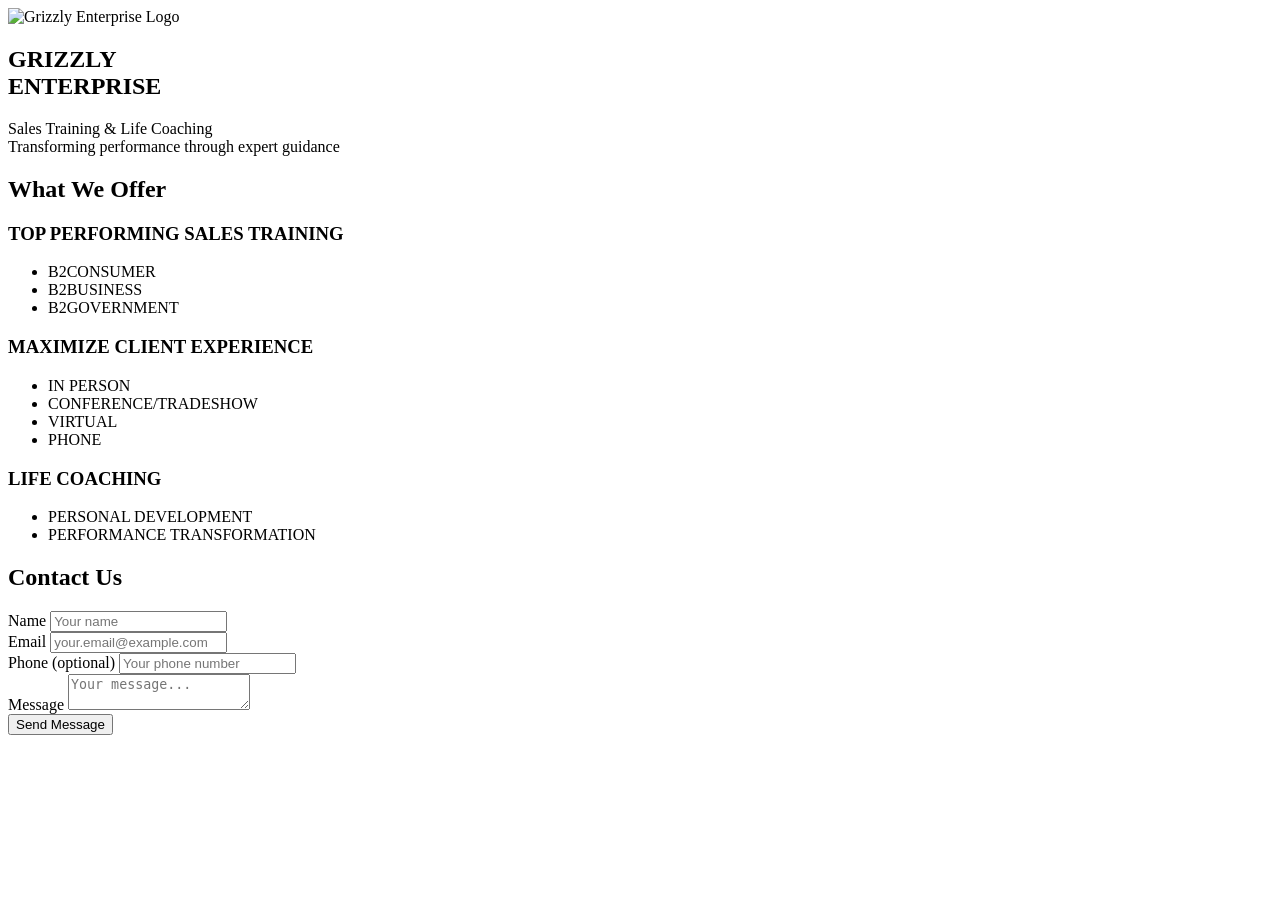
==== index.html @ c9581cfe "change to formspree" ====
<!DOCTYPE html>
<html lang="en">
    <head>
        <meta charset="UTF-8" />
        <meta name="viewport" content="width=device-width, initial-scale=1.0" />
        <meta name="color-scheme" content="light" />
        <meta
            name="description"
            content="Grizzly Enterprise - Sales training and life coaching"
        />
        <title>Grizzly Enterprise</title>
        <link rel="icon" type="image/svg+xml" href="icon2.svg" />
        <link rel="stylesheet" href="styles.css" />
    </head>
    <body>
        <main>
            <section class="hero" id="home">
                <div class="hero-content">
                    <img
                        src="icon2.svg"
                        alt="Grizzly Enterprise Logo"
                        class="hero-icon"
                    />
                    <h1 class="company-name">
                        GRIZZLY<br /><span class="enterprise-text"
                            >ENTERPRISE</span
                        >
                    </h1>
                    <p class="subtitle">
                        Sales Training & Life Coaching<br />
                        Transforming performance through expert guidance
                    </p>
                </div>
            </section>

            <section class="services-section" id="services">
                <div class="services-container">
                    <h2 class="section-title">What We Offer</h2>
                    <div class="services-grid">
                        <div class="service-card">
                            <h3 class="service-title">
                                TOP PERFORMING SALES TRAINING
                            </h3>
                            <ul class="service-list">
                                <li>B2CONSUMER</li>
                                <li>B2BUSINESS</li>
                                <li>B2GOVERNMENT</li>
                            </ul>
                        </div>
                        <div class="service-card">
                            <h3 class="service-title">
                                MAXIMIZE CLIENT EXPERIENCE
                            </h3>
                            <ul class="service-list">
                                <li>IN PERSON</li>
                                <li>CONFERENCE/TRADESHOW</li>
                                <li>VIRTUAL</li>
                                <li>PHONE</li>
                            </ul>
                        </div>
                        <div class="service-card">
                            <h3 class="service-title">LIFE COACHING</h3>
                            <ul class="service-list">
                                <li>PERSONAL DEVELOPMENT</li>
                                <li>PERFORMANCE TRANSFORMATION</li>
                            </ul>
                        </div>
                    </div>
                </div>
            </section>

            <section class="contact-section" id="contact">
                <div class="contact-container">
                    <h2 class="contact-title">Contact Us</h2>
                    <form
                        class="contact-form"
                        id="contactForm"
                        action="https://formspree.io/f/mqanzkpa"
                        method="POST"
                    >
                        <div class="form-group">
                            <label for="name">Name</label>
                            <input
                                type="text"
                                id="name"
                                name="name"
                                placeholder="Your name"
                                required
                            />
                        </div>
                        <div class="form-group">
                            <label for="email">Email</label>
                            <input
                                type="email"
                                id="email"
                                name="email"
                                placeholder="your.email@example.com"
                                required
                            />
                        </div>
                        <div class="form-group">
                            <label for="phone"
                                >Phone
                                <span class="optional">(optional)</span></label
                            >
                            <input
                                type="tel"
                                id="phone"
                                name="phone"
                                placeholder="Your phone number"
                            />
                        </div>
                        <div class="form-group">
                            <label for="message">Message</label>
                            <textarea
                                id="message"
                                name="message"
                                placeholder="Your message..."
                                required
                            ></textarea>
                        </div>
                        <button type="submit" class="submit-button">
                            Send Message
                        </button>
                        <div class="form-message" id="formMessage"></div>
                    </form>
                </div>
            </section>
        </main>

        <script src="script.js"></script>
    </body>
</html>
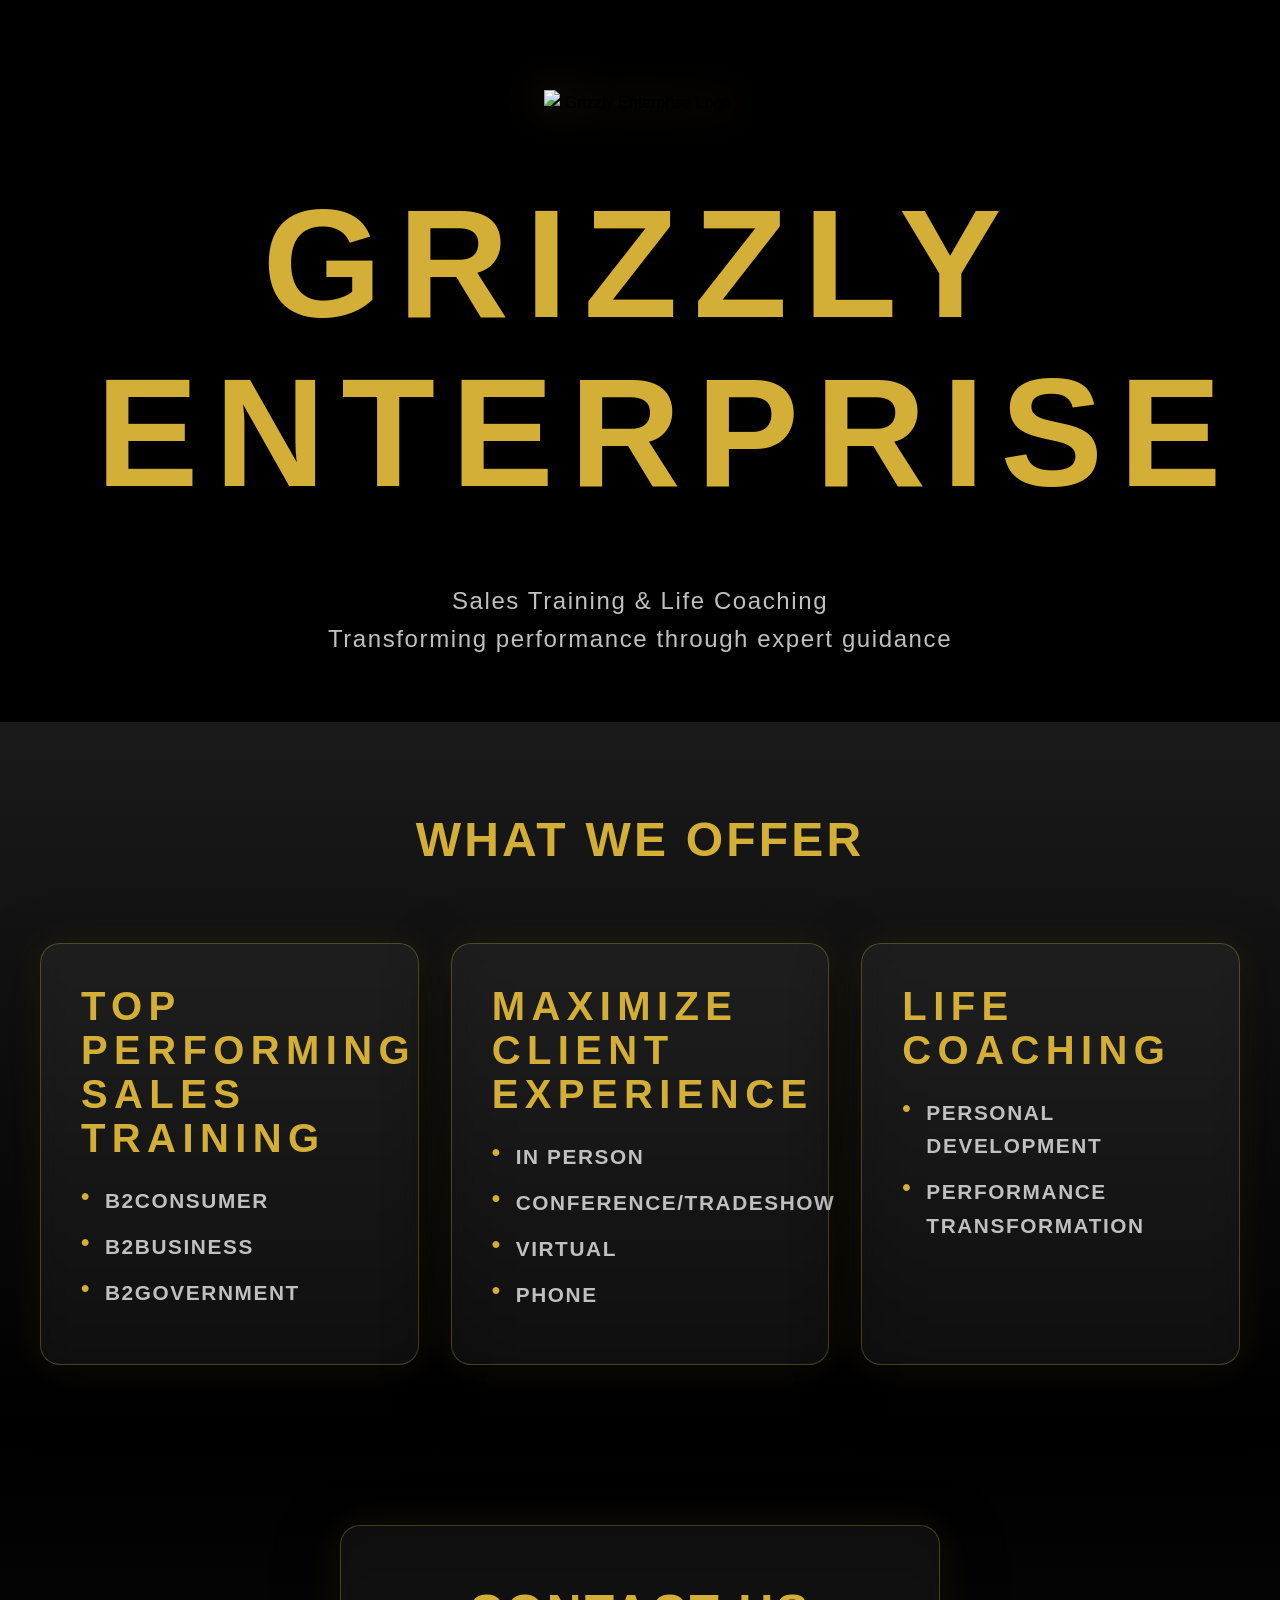
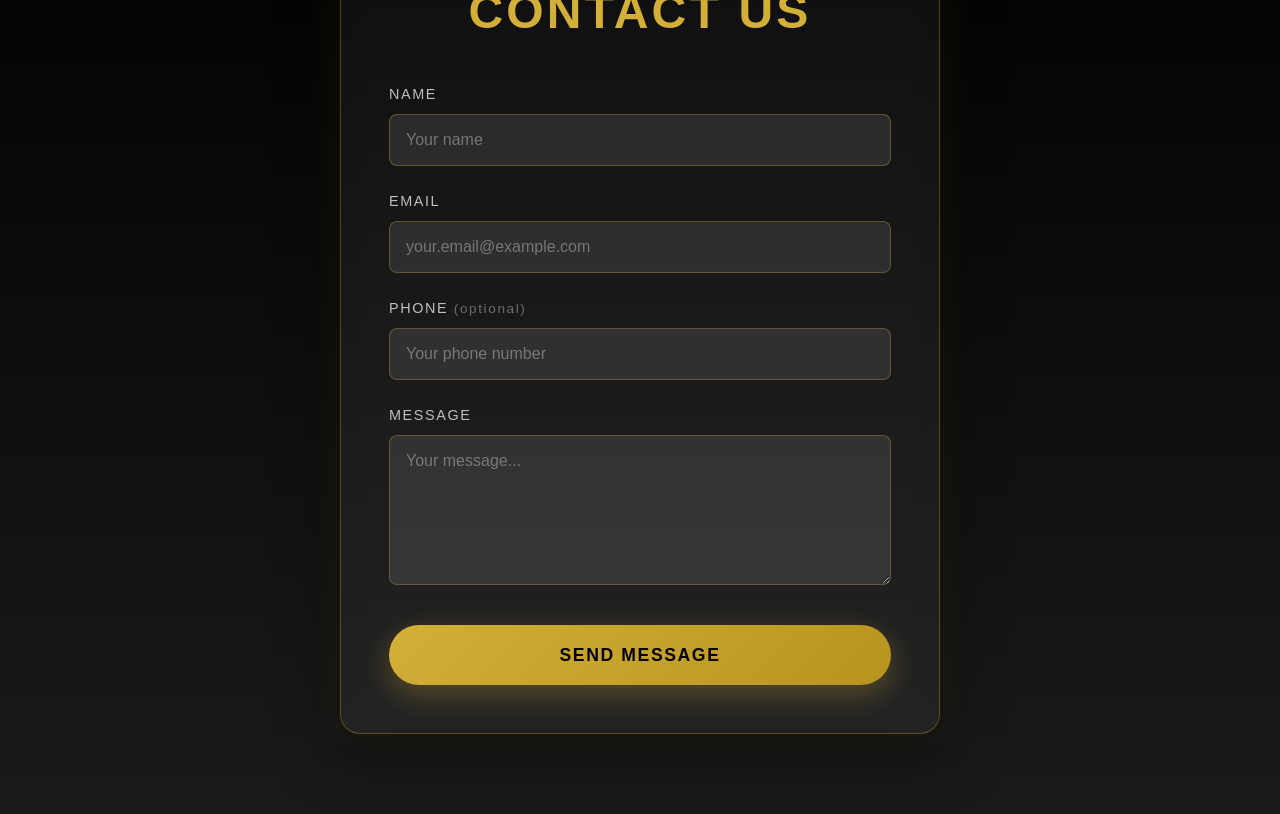
==== commit de253d6d: "update icon path and adjust background styling" ====
--- a/index.html
+++ b/index.html
@@ -9,7 +9,7 @@
             content="Grizzly Enterprise - Sales training and life coaching"
         />
         <title>Grizzly Enterprise</title>
-        <link rel="icon" type="image/svg+xml" href="icon2.svg" />
+        <link rel="icon" type="image/svg+xml" href="icons/icon2.svg" />
         <link rel="stylesheet" href="styles.css" />
     </head>
     <body>
@@ -17,7 +17,7 @@
             <section class="hero" id="home">
                 <div class="hero-content">
                     <img
-                        src="icon2.svg"
+                        src="icons/icon2.svg"
                         alt="Grizzly Enterprise Logo"
                         class="hero-icon"
                     />
--- a/styles.css
+++ b/styles.css
@@ -0,0 +1,488 @@
+* {
+    margin: 0;
+    padding: 0;
+    box-sizing: border-box;
+}
+
+:root {
+    /* Primary Colors */
+    --gold: #d4af37;
+    --gold-dark: #b8941f;
+    --gold-light: #f4e5a1;
+    --black: #000000;
+    --silver: #c0c0c0;
+    --silver-dark: #808080;
+    --white: #ffffff;
+
+    /* Color Variants */
+    --black-dark: #1a1a1a;
+
+    /* Gold with Opacity */
+    --gold-10: rgba(212, 175, 55, 0.1);
+    --gold-20: rgba(212, 175, 55, 0.2);
+    --gold-30: rgba(212, 175, 55, 0.3);
+    --gold-50: rgba(212, 175, 55, 0.5);
+
+    /* White with Opacity */
+    --white-05: rgba(255, 255, 255, 0.05);
+    --white-10: rgba(255, 255, 255, 0.1);
+    --white-15: rgba(255, 255, 255, 0.15);
+
+    /* Silver with Opacity */
+    --silver-50: rgba(192, 192, 192, 0.5);
+
+    /* Black with Opacity */
+    --black-50: rgba(0, 0, 0, 0.5);
+
+    /* Success Colors */
+    --success-bg: rgba(34, 197, 94, 0.2);
+    --success-border: rgba(34, 197, 94, 0.5);
+    --success-text: #4ade80;
+
+    /* Error Colors */
+    --error-bg: rgba(239, 68, 68, 0.2);
+    --error-border: rgba(239, 68, 68, 0.5);
+    --error-text: #f87171;
+}
+
+html {
+    scroll-behavior: smooth;
+    color-scheme: light;
+}
+
+body {
+    font-family: -apple-system, BlinkMacSystemFont, 'Segoe UI', Roboto,
+        'Helvetica Neue', Arial, sans-serif;
+    line-height: 1.6;
+    color: var(--black);
+    background-color: var(--black);
+    overflow-x: hidden;
+}
+
+/* Hero Section - Full Page */
+.hero {
+    display: flex;
+    flex-direction: column;
+    align-items: center;
+    justify-content: center;
+    text-align: center;
+    padding: clamp(2rem, 10vh, 6rem) 2rem 4rem 2rem;
+    background: var(--black);
+    position: relative;
+}
+
+.hero::before {
+    content: '';
+    position: absolute;
+    top: 0;
+    left: 0;
+    right: 0;
+    bottom: 0;
+    background: radial-gradient(
+            circle at 20% 0%,
+            var(--gold-10) 0%,
+            transparent 50%
+        ),
+        radial-gradient(circle at 80% 0%, var(--gold-10) 0%, transparent 50%);
+    pointer-events: none;
+}
+
+.hero-content {
+    position: relative;
+    z-index: 1;
+    width: 100%;
+    max-width: 1400px;
+}
+
+.hero-icon {
+    width: clamp(80px, 15vw, 200px);
+    height: auto;
+    margin: 0 auto 2rem auto;
+    display: block;
+    opacity: 0;
+    animation: fadeInUp 0.8s ease forwards;
+    animation-iteration-count: 1;
+    filter: drop-shadow(0 0 20px var(--gold-30));
+    will-change: opacity, transform;
+}
+
+.hero-icon.animated {
+    opacity: 1;
+    transform: translateY(0);
+    animation: none;
+}
+
+.company-name {
+    font-size: clamp(2.5rem, 12vw, 12rem);
+    font-weight: 900;
+    letter-spacing: clamp(0.1rem, 1.5vw, 1rem);
+    color: var(--gold);
+    text-transform: uppercase;
+    margin: 0 auto 2rem auto;
+    padding: clamp(1rem, 3vw, 2rem) clamp(1.5rem, 5vw, 4rem);
+    background: var(--black);
+    display: block;
+    animation: fadeInUp 1s ease;
+    line-height: 1.1;
+    width: 100%;
+    box-sizing: border-box;
+    text-align: center;
+    position: relative;
+}
+
+.company-name::before {
+    content: '';
+    position: absolute;
+    top: -200vh;
+    left: calc(50% - 50vw);
+    width: 100vw;
+    bottom: -10vh;
+    background: var(--black);
+    z-index: -1;
+    pointer-events: none;
+}
+
+.enterprise-text {
+    white-space: nowrap;
+    display: inline-block;
+}
+
+.subtitle {
+    font-size: clamp(1rem, 2.5vw, 1.5rem);
+    color: var(--silver);
+    font-weight: 300;
+    letter-spacing: 0.1rem;
+    margin-top: 2rem;
+    animation: fadeInUp 1.2s ease;
+    max-width: 800px;
+    margin-left: auto;
+    margin-right: auto;
+}
+
+/* Services Section */
+.services-section {
+    display: flex;
+    align-items: flex-start;
+    justify-content: center;
+    padding: 5rem 2rem;
+    background: linear-gradient(
+        180deg,
+        var(--black-dark) 0%,
+        var(--black) 100%
+    );
+}
+
+.services-container {
+    max-width: 1200px;
+    width: 100%;
+}
+
+.section-title {
+    font-size: clamp(2rem, 4vw, 3rem);
+    color: var(--gold);
+    text-align: center;
+    margin-bottom: 4rem;
+    font-weight: 700;
+    text-transform: uppercase;
+    letter-spacing: 0.2rem;
+}
+
+.services-grid {
+    display: grid;
+    grid-template-columns: repeat(auto-fit, minmax(300px, 1fr));
+    gap: 2rem;
+}
+
+.service-card {
+    background: var(--white-05);
+    backdrop-filter: blur(10px);
+    border: 1px solid var(--gold-30);
+    border-radius: 20px;
+    padding: 2.5rem;
+    box-shadow: 0 20px 60px var(--black-50), 0 0 40px var(--gold-10);
+    transition: transform 0.3s ease, box-shadow 0.3s ease;
+}
+
+.service-card:hover {
+    transform: translateY(-5px);
+    box-shadow: 0 25px 70px var(--black-50), 0 0 50px var(--gold-20);
+}
+
+.service-title {
+    font-size: clamp(1.5rem, 4vw, 2.5rem);
+    color: var(--gold) !important;
+    margin-bottom: 1.5rem;
+    font-weight: 900;
+    text-transform: uppercase;
+    letter-spacing: clamp(0.1rem, 0.8vw, 0.4rem);
+    line-height: 1.1;
+}
+
+.service-list {
+    list-style: none;
+    padding: 0;
+    margin: 0;
+}
+
+.service-list li {
+    color: var(--silver) !important;
+    font-size: clamp(1rem, 2vw, 1.3rem);
+    font-weight: 700;
+    text-transform: uppercase;
+    letter-spacing: 0.1rem;
+    margin-bottom: 0.8rem;
+    padding-left: 1.5rem;
+    position: relative;
+}
+
+.service-list li::before {
+    content: '•';
+    color: var(--gold);
+    font-size: 1.5rem;
+    position: absolute;
+    left: 0;
+    line-height: 1;
+}
+
+/* About Section */
+.about-section {
+    display: flex;
+    align-items: flex-start;
+    justify-content: center;
+    padding: 5rem 2rem;
+    background: var(--black);
+}
+
+.about-container {
+    max-width: 900px;
+    width: 100%;
+}
+
+.about-content {
+    background: var(--white-05);
+    backdrop-filter: blur(10px);
+    border: 1px solid var(--gold-30);
+    border-radius: 20px;
+    padding: 3rem;
+    box-shadow: 0 20px 60px var(--black-50), 0 0 40px var(--gold-10);
+}
+
+.about-text {
+    color: var(--silver);
+    line-height: 1.8;
+    font-size: 1.1rem;
+    margin-bottom: 1.5rem;
+}
+
+.about-text:last-child {
+    margin-bottom: 0;
+}
+
+/* Contact Form Section */
+.contact-section {
+    min-height: 100vh;
+    display: flex;
+    align-items: center;
+    justify-content: center;
+    padding: 5rem 2rem;
+    background: linear-gradient(
+        180deg,
+        var(--black) 0%,
+        var(--black-dark) 100%
+    );
+}
+
+.contact-container {
+    max-width: 600px;
+    width: 100%;
+    background: var(--white-05);
+    backdrop-filter: blur(10px);
+    border: 1px solid var(--gold-30);
+    border-radius: 20px;
+    padding: 3rem;
+    box-shadow: 0 20px 60px var(--black-50), 0 0 40px var(--gold-10);
+}
+
+.contact-title {
+    font-size: clamp(2rem, 4vw, 3rem);
+    color: var(--gold);
+    text-align: center;
+    margin-bottom: 2rem;
+    font-weight: 700;
+    text-transform: uppercase;
+    letter-spacing: 0.2rem;
+}
+
+.contact-form {
+    display: flex;
+    flex-direction: column;
+    gap: 1.5rem;
+}
+
+.form-group {
+    display: flex;
+    flex-direction: column;
+}
+
+.form-group label {
+    color: var(--silver);
+    font-size: 0.9rem;
+    margin-bottom: 0.5rem;
+    text-transform: uppercase;
+    letter-spacing: 0.1rem;
+    font-weight: 500;
+}
+
+.form-group label .optional {
+    text-transform: none;
+    font-weight: 300;
+    font-size: 0.85rem;
+    color: var(--silver-50);
+}
+
+.form-group input,
+.form-group textarea {
+    padding: 1rem;
+    background: var(--white-10);
+    border: 1px solid var(--gold-30);
+    border-radius: 8px;
+    color: var(--white);
+    font-size: 1rem;
+    font-family: inherit;
+    transition: all 0.3s ease;
+}
+
+.form-group input:focus,
+.form-group textarea:focus {
+    outline: none;
+    border-color: var(--gold);
+    box-shadow: 0 0 20px var(--gold-30);
+    background: var(--white-15);
+}
+
+.form-group input::placeholder,
+.form-group textarea::placeholder {
+    color: var(--silver-50);
+}
+
+.form-group textarea {
+    resize: vertical;
+    min-height: 150px;
+}
+
+.submit-button {
+    padding: 1.2rem 3rem;
+    background: linear-gradient(135deg, var(--gold) 0%, var(--gold-dark) 100%);
+    color: var(--black);
+    border: none;
+    border-radius: 50px;
+    font-size: 1.1rem;
+    font-weight: 700;
+    text-transform: uppercase;
+    letter-spacing: 0.1rem;
+    cursor: pointer;
+    transition: all 0.3s ease;
+    box-shadow: 0 10px 30px var(--gold-30);
+    margin-top: 1rem;
+}
+
+.submit-button:hover {
+    transform: translateY(-2px);
+    box-shadow: 0 15px 40px var(--gold-50);
+    background: linear-gradient(135deg, var(--gold-light) 0%, var(--gold) 100%);
+}
+
+.submit-button:active {
+    transform: translateY(0);
+}
+
+.form-message {
+    text-align: center;
+    padding: 1rem;
+    border-radius: 8px;
+    margin-top: 1rem;
+    display: none;
+}
+
+.form-message.success {
+    display: block;
+    background: var(--success-bg);
+    border: 1px solid var(--success-border);
+    color: var(--success-text);
+}
+
+.form-message.error {
+    display: block;
+    background: var(--error-bg);
+    border: 1px solid var(--error-border);
+    color: var(--error-text);
+}
+
+/* Animations */
+@keyframes fadeInUp {
+    from {
+        opacity: 0;
+        transform: translateY(30px);
+    }
+    to {
+        opacity: 1;
+        transform: translateY(0);
+    }
+}
+
+/* Responsive Design */
+@media (max-width: 768px) {
+    .hero {
+        padding-top: clamp(1rem, 8vh, 4rem);
+        padding-left: 1rem;
+        padding-right: 1rem;
+    }
+
+    .company-name {
+        font-size: clamp(1.8rem, 12vw, 6rem);
+        letter-spacing: 0.15rem;
+        padding: 1rem 1.5rem;
+        max-width: 100%;
+        margin-left: 0;
+        margin-right: 0;
+    }
+
+    .enterprise-text {
+        font-size: inherit;
+    }
+
+    .hero-content {
+        padding: 0;
+        width: 100%;
+    }
+
+    .subtitle {
+        font-size: 1rem;
+        padding: 0 1rem;
+    }
+
+    .contact-container {
+        padding: 2rem 1.5rem;
+    }
+
+    .contact-title {
+        font-size: 1.8rem;
+    }
+
+    .services-grid {
+        grid-template-columns: 1fr;
+        gap: 1.5rem;
+    }
+
+    .service-card {
+        padding: 2rem 1.5rem;
+    }
+
+    .about-content {
+        padding: 2rem 1.5rem;
+    }
+
+    .about-text {
+        font-size: 1rem;
+    }
+}
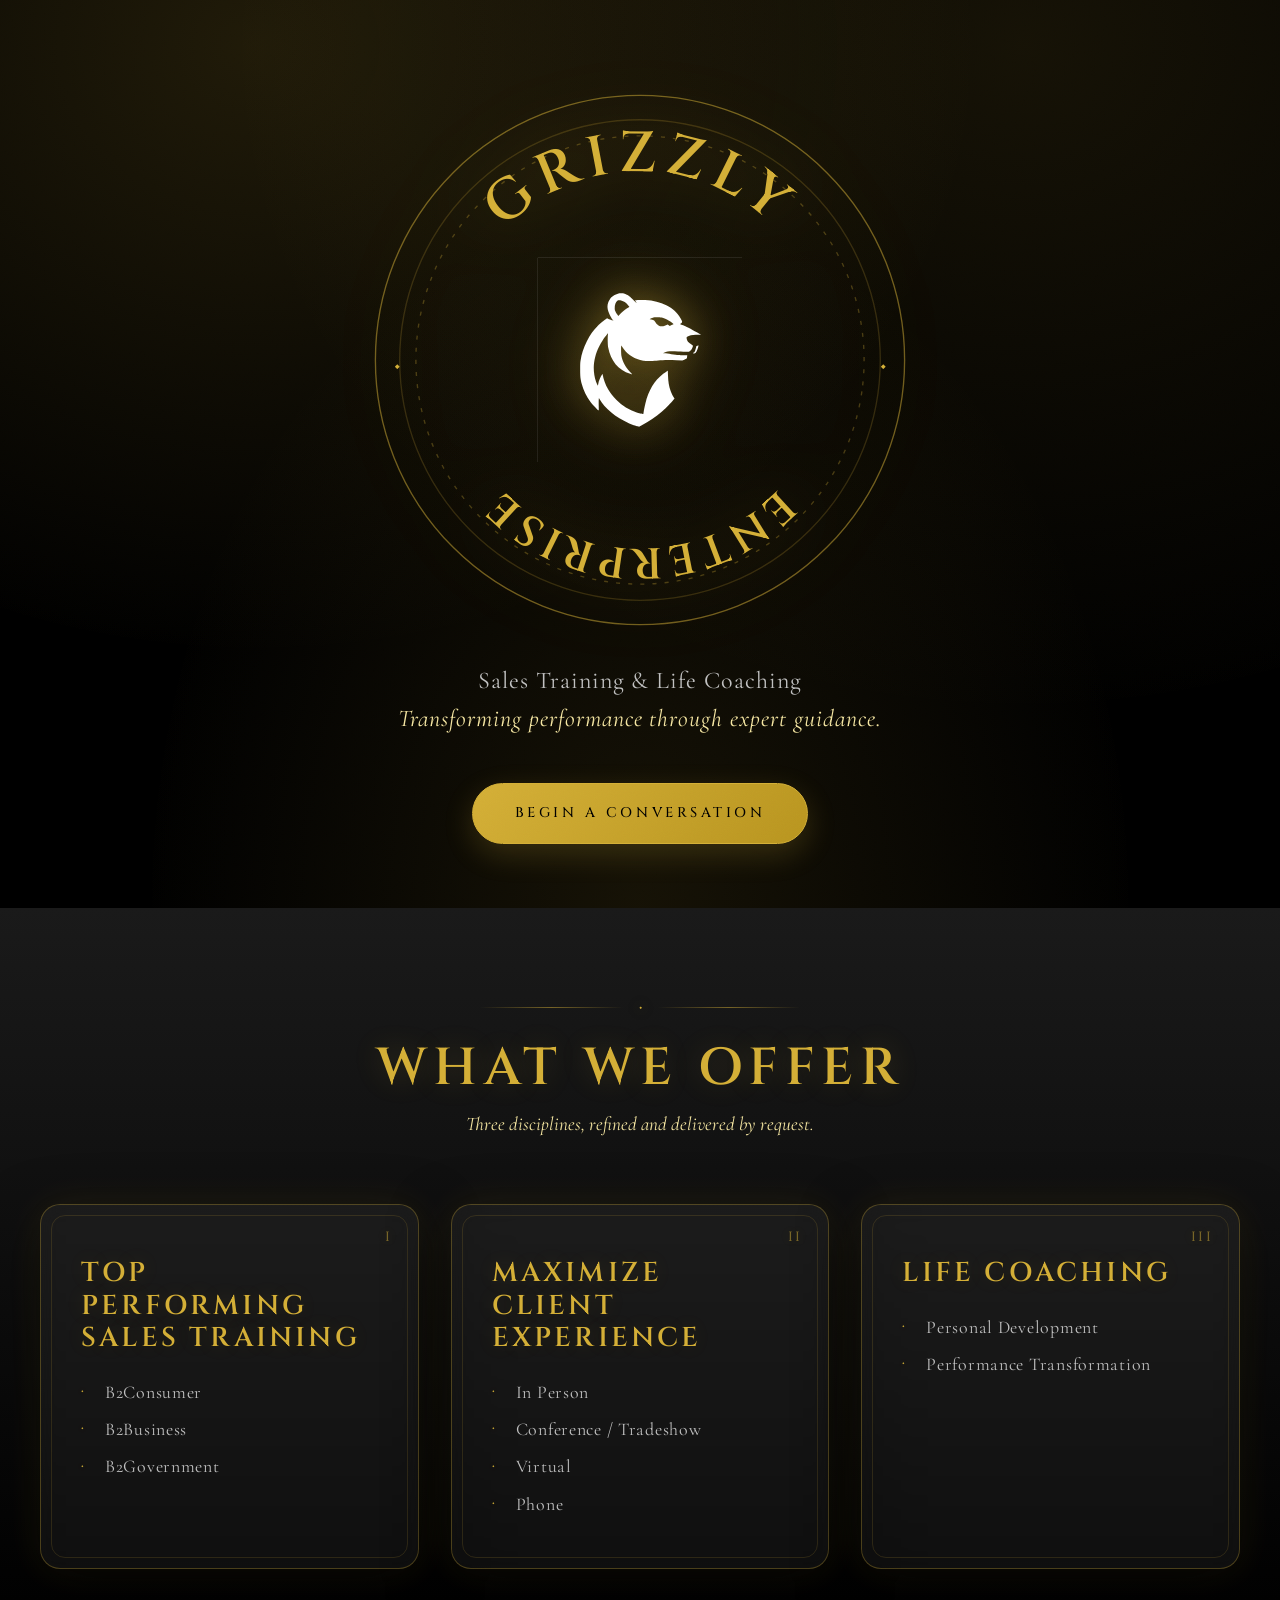
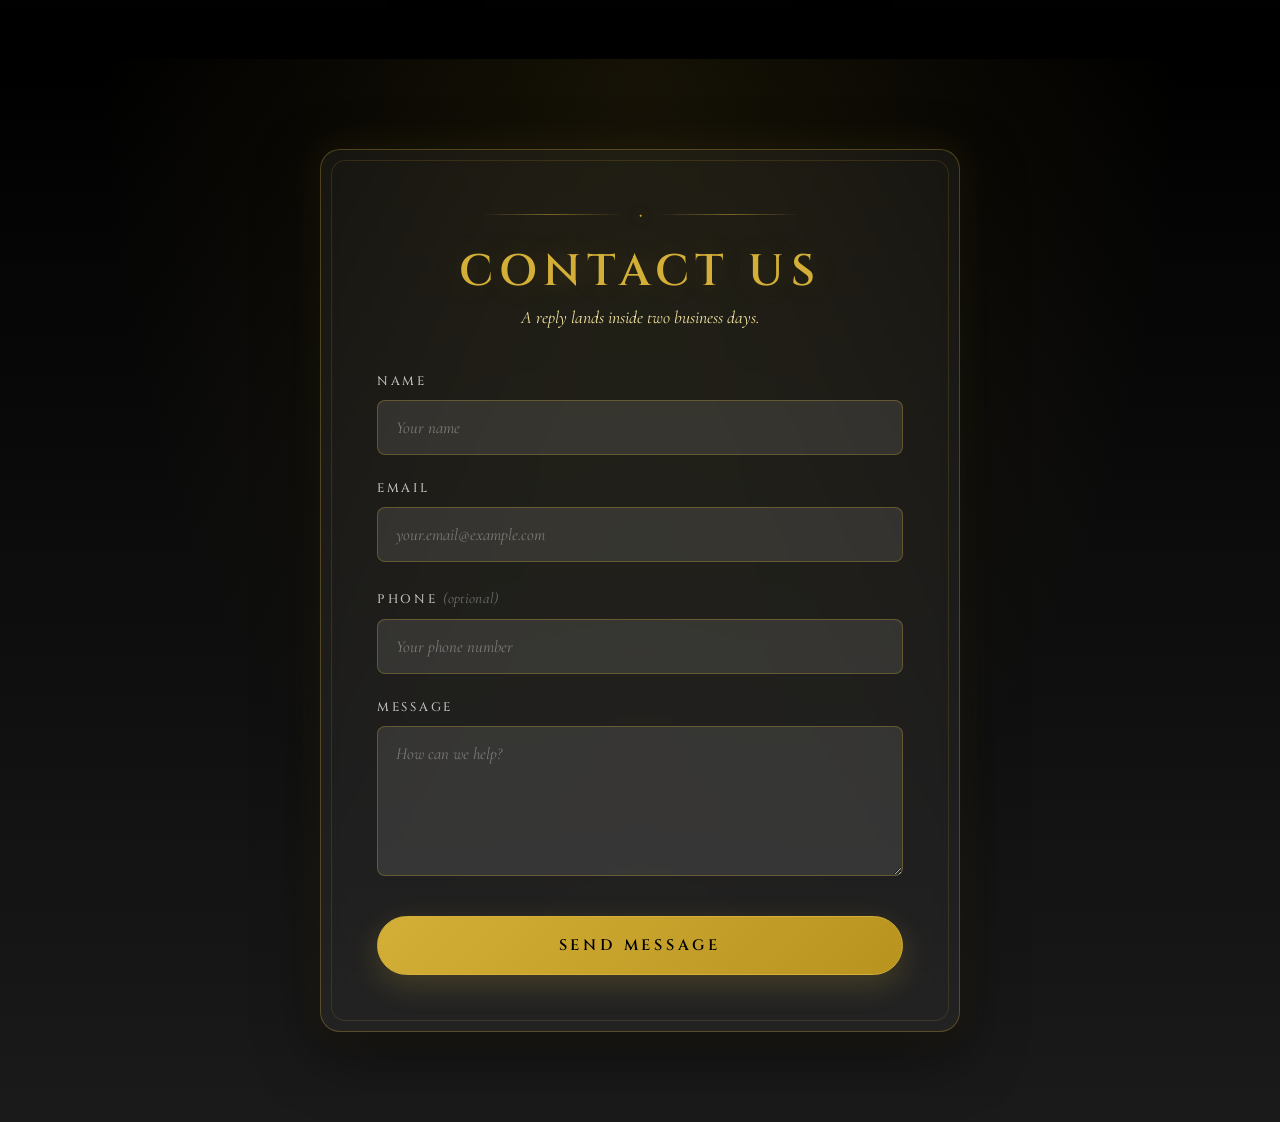
==== commit d4ccf5d3: "feat: luxury crest design with floating nav and scroll reveal Cinzel + Cormorant Garamond, glassmorp" ====
--- a/index.html
+++ b/index.html
@@ -3,75 +3,200 @@
     <head>
         <meta charset="UTF-8" />
         <meta name="viewport" content="width=device-width, initial-scale=1.0" />
-        <meta name="color-scheme" content="light" />
+        <meta name="color-scheme" content="dark" />
         <meta
             name="description"
-            content="Grizzly Enterprise - Sales training and life coaching"
+            content="Grizzly Enterprise — Sales training and life coaching."
         />
         <title>Grizzly Enterprise</title>
         <link rel="icon" type="image/svg+xml" href="icons/icon2.svg" />
+        <link rel="preconnect" href="https://fonts.googleapis.com" />
+        <link
+            rel="preconnect"
+            href="https://fonts.gstatic.com"
+            crossorigin
+        />
+        <link
+            href="https://fonts.googleapis.com/css2?family=Cinzel:wght@400;500;600;700;800;900&family=Cormorant+Garamond:ital,wght@0,300;0,400;0,500;0,600;0,700;1,300;1,400;1,500&display=swap"
+            rel="stylesheet"
+        />
         <link rel="stylesheet" href="styles.css" />
     </head>
     <body>
+        <div class="grain" aria-hidden="true"></div>
+
+        <nav class="float-nav" aria-label="Section navigation">
+            <a href="#home">Home</a>
+            <span class="nav-mark" aria-hidden="true">◆</span>
+            <a href="#services">Services</a>
+            <span class="nav-mark" aria-hidden="true">◆</span>
+            <a href="#contact">Contact</a>
+        </nav>
+
         <main>
             <section class="hero" id="home">
                 <div class="hero-content">
-                    <img
-                        src="icons/icon2.svg"
-                        alt="Grizzly Enterprise Logo"
-                        class="hero-icon"
-                    />
-                    <h1 class="company-name">
-                        GRIZZLY<br /><span class="enterprise-text"
-                            >ENTERPRISE</span
+                    <h1
+                        class="hero-crest"
+                        aria-label="Grizzly Enterprise"
+                    >
+                        <svg
+                            viewBox="0 0 400 400"
+                            class="crest-svg"
+                            aria-hidden="true"
                         >
+                            <defs>
+                                <path
+                                    id="crest-top"
+                                    d="M 60 200 A 140 140 0 0 1 340 200"
+                                />
+                                <path
+                                    id="crest-bottom"
+                                    d="M 340 200 A 140 140 0 0 1 60 200"
+                                />
+                            </defs>
+                            <circle
+                                cx="200"
+                                cy="200"
+                                r="196"
+                                class="crest-ring crest-ring-outer"
+                            />
+                            <circle
+                                cx="200"
+                                cy="200"
+                                r="178"
+                                class="crest-ring crest-ring-mid"
+                            />
+                            <circle
+                                cx="200"
+                                cy="200"
+                                r="166"
+                                class="crest-ring crest-ring-dashed"
+                            >
+                                <animateTransform
+                                    attributeName="transform"
+                                    type="rotate"
+                                    from="0 200 200"
+                                    to="360 200 200"
+                                    dur="90s"
+                                    repeatCount="indefinite"
+                                />
+                            </circle>
+                            <text class="crest-text crest-text-top">
+                                <textPath
+                                    href="#crest-top"
+                                    startOffset="50%"
+                                    text-anchor="middle"
+                                >
+                                    GRIZZLY
+                                </textPath>
+                            </text>
+                            <text class="crest-text crest-text-bottom">
+                                <textPath
+                                    href="#crest-bottom"
+                                    startOffset="50%"
+                                    text-anchor="middle"
+                                >
+                                    ENTERPRISE
+                                </textPath>
+                            </text>
+                            <text
+                                x="20"
+                                y="208"
+                                class="crest-mark"
+                                text-anchor="middle"
+                            >◆</text>
+                            <text
+                                x="380"
+                                y="208"
+                                class="crest-mark"
+                                text-anchor="middle"
+                            >◆</text>
+                        </svg>
+                        <img src="icons/icon2.svg" alt="" class="crest-icon" />
                     </h1>
                     <p class="subtitle">
-                        Sales Training & Life Coaching<br />
-                        Transforming performance through expert guidance
+                        Sales Training &amp; Life Coaching<br />
+                        <em
+                            >Transforming performance through expert
+                            guidance.</em
+                        >
                     </p>
+                    <a href="#contact" class="hero-cta"
+                        >Begin a conversation</a
+                    >
                 </div>
             </section>
 
             <section class="services-section" id="services">
                 <div class="services-container">
-                    <h2 class="section-title">What We Offer</h2>
+                    <div class="ornament reveal" aria-hidden="true">
+                        <span class="rule-line"></span>
+                        <span class="diamond">◆</span>
+                        <span class="rule-line"></span>
+                    </div>
+                    <h2 class="section-title reveal" data-delay="1">
+                        What We Offer
+                    </h2>
+                    <p class="section-subtitle reveal" data-delay="2">
+                        <em
+                            >Three disciplines, refined and delivered by
+                            request.</em
+                        >
+                    </p>
                     <div class="services-grid">
-                        <div class="service-card">
+                        <article class="service-card reveal" data-delay="1">
+                            <span class="service-emblem" aria-hidden="true"
+                                >I</span
+                            >
                             <h3 class="service-title">
-                                TOP PERFORMING SALES TRAINING
+                                Top Performing Sales Training
                             </h3>
                             <ul class="service-list">
-                                <li>B2CONSUMER</li>
-                                <li>B2BUSINESS</li>
-                                <li>B2GOVERNMENT</li>
+                                <li>B2Consumer</li>
+                                <li>B2Business</li>
+                                <li>B2Government</li>
                             </ul>
-                        </div>
-                        <div class="service-card">
+                        </article>
+                        <article class="service-card reveal" data-delay="2">
+                            <span class="service-emblem" aria-hidden="true"
+                                >II</span
+                            >
                             <h3 class="service-title">
-                                MAXIMIZE CLIENT EXPERIENCE
+                                Maximize Client Experience
                             </h3>
                             <ul class="service-list">
-                                <li>IN PERSON</li>
-                                <li>CONFERENCE/TRADESHOW</li>
-                                <li>VIRTUAL</li>
-                                <li>PHONE</li>
+                                <li>In Person</li>
+                                <li>Conference / Tradeshow</li>
+                                <li>Virtual</li>
+                                <li>Phone</li>
                             </ul>
-                        </div>
-                        <div class="service-card">
-                            <h3 class="service-title">LIFE COACHING</h3>
+                        </article>
+                        <article class="service-card reveal" data-delay="3">
+                            <span class="service-emblem" aria-hidden="true"
+                                >III</span
+                            >
+                            <h3 class="service-title">Life Coaching</h3>
                             <ul class="service-list">
-                                <li>PERSONAL DEVELOPMENT</li>
-                                <li>PERFORMANCE TRANSFORMATION</li>
+                                <li>Personal Development</li>
+                                <li>Performance Transformation</li>
                             </ul>
-                        </div>
+                        </article>
                     </div>
                 </div>
             </section>
 
             <section class="contact-section" id="contact">
-                <div class="contact-container">
+                <div class="contact-container reveal">
+                    <div class="ornament" aria-hidden="true">
+                        <span class="rule-line"></span>
+                        <span class="diamond">◆</span>
+                        <span class="rule-line"></span>
+                    </div>
                     <h2 class="contact-title">Contact Us</h2>
+                    <p class="contact-subtitle">
+                        <em>A reply lands inside two business days.</em>
+                    </p>
                     <form
                         class="contact-form"
                         id="contactForm"
@@ -115,7 +240,7 @@
                             <textarea
                                 id="message"
                                 name="message"
-                                placeholder="Your message..."
+                                placeholder="How can we help?"
                                 required
                             ></textarea>
                         </div>
--- a/styles.css
+++ b/styles.css
@@ -1,3 +1,9 @@
+/* ===========================================================
+   GRIZZLY ENTERPRISE
+   Original luxury palette (black · gold · silver), refined.
+   Cinzel for engraved caps, Cormorant Garamond for body.
+   =========================================================== */
+
 * {
     margin: 0;
     padding: 0;
@@ -5,86 +11,134 @@
 }
 
 :root {
-    /* Primary Colors */
+    /* Original palette — preserved */
     --gold: #d4af37;
     --gold-dark: #b8941f;
     --gold-light: #f4e5a1;
     --black: #000000;
+    --black-dark: #1a1a1a;
     --silver: #c0c0c0;
     --silver-dark: #808080;
     --white: #ffffff;
 
-    /* Color Variants */
-    --black-dark: #1a1a1a;
-
-    /* Gold with Opacity */
     --gold-10: rgba(212, 175, 55, 0.1);
+    --gold-15: rgba(212, 175, 55, 0.15);
     --gold-20: rgba(212, 175, 55, 0.2);
     --gold-30: rgba(212, 175, 55, 0.3);
     --gold-50: rgba(212, 175, 55, 0.5);
-
-    /* White with Opacity */
     --white-05: rgba(255, 255, 255, 0.05);
     --white-10: rgba(255, 255, 255, 0.1);
     --white-15: rgba(255, 255, 255, 0.15);
-
-    /* Silver with Opacity */
     --silver-50: rgba(192, 192, 192, 0.5);
-
-    /* Black with Opacity */
     --black-50: rgba(0, 0, 0, 0.5);
 
-    /* Success Colors */
+    /* Status (unchanged) */
     --success-bg: rgba(34, 197, 94, 0.2);
     --success-border: rgba(34, 197, 94, 0.5);
     --success-text: #4ade80;
-
-    /* Error Colors */
     --error-bg: rgba(239, 68, 68, 0.2);
     --error-border: rgba(239, 68, 68, 0.5);
     --error-text: #f87171;
+
+    --display: 'Cinzel', 'Trajan Pro', 'Times New Roman', serif;
+    --body: 'Cormorant Garamond', 'Garamond', 'Times New Roman', serif;
+
+    --ease-out: cubic-bezier(0.22, 0.61, 0.36, 1);
 }
 
 html {
     scroll-behavior: smooth;
-    color-scheme: light;
+    color-scheme: dark;
 }
 
 body {
-    font-family: -apple-system, BlinkMacSystemFont, 'Segoe UI', Roboto,
-        'Helvetica Neue', Arial, sans-serif;
+    font-family: var(--body);
+    font-weight: 400;
+    font-size: 1.1rem;
     line-height: 1.6;
+    color: var(--silver);
+    background: var(--black);
+    overflow-x: hidden;
+    -webkit-font-smoothing: antialiased;
+    text-rendering: optimizeLegibility;
+}
+
+::selection {
+    background: var(--gold);
     color: var(--black);
-    background-color: var(--black);
-    overflow-x: hidden;
-}
-
-/* Hero Section - Full Page */
+}
+
+/* Subtle grain — leather/print texture */
+.grain {
+    position: fixed;
+    inset: 0;
+    z-index: 100;
+    pointer-events: none;
+    background-image: url("data:image/svg+xml;utf8,<svg xmlns='http://www.w3.org/2000/svg' width='240' height='240'><filter id='n'><feTurbulence type='fractalNoise' baseFrequency='0.9' numOctaves='2' stitchTiles='stitch'/></filter><rect width='240' height='240' filter='url(%23n)' opacity='0.6'/></svg>");
+    mix-blend-mode: overlay;
+    opacity: 0.09;
+}
+
+/* ============== ORNAMENT (gold rule + diamond) ============== */
+.ornament {
+    display: flex;
+    align-items: center;
+    justify-content: center;
+    gap: 1rem;
+    width: 100%;
+    max-width: 320px;
+    margin: 0 auto 1.5rem;
+    color: var(--gold);
+}
+.rule-line {
+    flex: 1;
+    height: 1px;
+    background: linear-gradient(
+        90deg,
+        transparent,
+        var(--gold-50),
+        transparent
+    );
+}
+.diamond {
+    font-size: 0.7rem;
+    color: var(--gold);
+    text-shadow: 0 0 14px var(--gold-50);
+}
+
+/* ====================== HERO ====================== */
 .hero {
+    position: relative;
     display: flex;
     flex-direction: column;
     align-items: center;
     justify-content: center;
     text-align: center;
-    padding: clamp(2rem, 10vh, 6rem) 2rem 4rem 2rem;
+    padding: clamp(2rem, 10vh, 6rem) 2rem 4rem;
     background: var(--black);
-    position: relative;
-}
-
+    min-height: 100vh;
+    overflow: hidden;
+}
 .hero::before {
     content: '';
     position: absolute;
-    top: 0;
-    left: 0;
-    right: 0;
-    bottom: 0;
+    inset: 0;
+    pointer-events: none;
     background: radial-gradient(
-            circle at 20% 0%,
-            var(--gold-10) 0%,
+            ellipse at 20% 5%,
+            var(--gold-15) 0%,
             transparent 50%
         ),
-        radial-gradient(circle at 80% 0%, var(--gold-10) 0%, transparent 50%);
-    pointer-events: none;
+        radial-gradient(
+            ellipse at 80% 5%,
+            var(--gold-10) 0%,
+            transparent 55%
+        ),
+        radial-gradient(
+            ellipse at 50% 100%,
+            var(--gold-10) 0%,
+            transparent 55%
+        );
 }
 
 .hero-content {
@@ -95,127 +149,227 @@
 }
 
 .hero-icon {
-    width: clamp(80px, 15vw, 200px);
+    width: clamp(80px, 13vw, 180px);
     height: auto;
-    margin: 0 auto 2rem auto;
     display: block;
+    margin: 0 auto 2rem;
+    filter: drop-shadow(0 0 24px var(--gold-30));
     opacity: 0;
-    animation: fadeInUp 0.8s ease forwards;
-    animation-iteration-count: 1;
-    filter: drop-shadow(0 0 20px var(--gold-30));
+    animation: fadeInUp 0.9s var(--ease-out) 0.1s forwards;
     will-change: opacity, transform;
 }
-
 .hero-icon.animated {
     opacity: 1;
     transform: translateY(0);
     animation: none;
 }
 
-.company-name {
-    font-size: clamp(2.5rem, 12vw, 12rem);
-    font-weight: 900;
-    letter-spacing: clamp(0.1rem, 1.5vw, 1rem);
-    color: var(--gold);
+/* HERO CREST — circular seal with curved name */
+.hero-crest {
+    position: relative;
+    width: clamp(280px, 50vw, 540px);
+    aspect-ratio: 1;
+    margin: 0 auto 2rem;
+    filter: drop-shadow(0 0 32px var(--gold-30));
+    animation: fadeInUp 1.1s var(--ease-out) 0.3s both;
+}
+.crest-svg {
+    width: 100%;
+    height: 100%;
+    overflow: visible;
+    display: block;
+}
+.crest-ring {
+    fill: none;
+    stroke-width: 1;
+}
+.crest-ring-outer {
+    stroke: var(--gold-50);
+}
+.crest-ring-mid {
+    stroke: var(--gold-20);
+}
+.crest-ring-dashed {
+    stroke: var(--gold-30);
+    stroke-dasharray: 3 6;
+}
+.crest-text {
+    font-family: var(--display);
+    font-weight: 600;
+    fill: var(--gold);
     text-transform: uppercase;
-    margin: 0 auto 2rem auto;
-    padding: clamp(1rem, 3vw, 2rem) clamp(1.5rem, 5vw, 4rem);
-    background: var(--black);
-    display: block;
-    animation: fadeInUp 1s ease;
-    line-height: 1.1;
-    width: 100%;
-    box-sizing: border-box;
-    text-align: center;
-    position: relative;
-}
-
-.company-name::before {
-    content: '';
+}
+.crest-text-top {
+    font-size: 42px;
+    letter-spacing: 6px;
+}
+.crest-text-bottom {
+    font-size: 32px;
+    letter-spacing: 3px;
+}
+.crest-mark {
+    font-family: var(--body);
+    font-size: 16px;
+    fill: var(--gold);
+}
+.crest-icon {
     position: absolute;
-    top: -200vh;
-    left: calc(50% - 50vw);
-    width: 100vw;
-    bottom: -10vh;
-    background: var(--black);
-    z-index: -1;
-    pointer-events: none;
-}
-
-.enterprise-text {
-    white-space: nowrap;
+    top: 50%;
+    left: 50%;
+    width: 38%;
+    height: auto;
+    transform: translate(-50%, -50%);
+    filter: drop-shadow(0 0 20px var(--gold-30));
+}
+
+.subtitle {
+    font-family: var(--body);
+    font-size: clamp(1.05rem, 2vw, 1.5rem);
+    color: var(--silver);
+    font-weight: 400;
+    letter-spacing: 0.04em;
+    line-height: 1.6;
+    margin: 0 auto 2.75rem;
+    max-width: 720px;
+    animation: fadeInUp 1.2s var(--ease-out) 0.7s both;
+}
+.subtitle em {
+    font-style: italic;
+    color: var(--gold-light);
+    font-weight: 400;
+}
+
+.hero-cta {
     display: inline-block;
-}
-
-.subtitle {
-    font-size: clamp(1rem, 2.5vw, 1.5rem);
-    color: var(--silver);
-    font-weight: 300;
-    letter-spacing: 0.1rem;
-    margin-top: 2rem;
-    animation: fadeInUp 1.2s ease;
-    max-width: 800px;
-    margin-left: auto;
-    margin-right: auto;
-}
-
-/* Services Section */
+    font-family: var(--display);
+    font-weight: 500;
+    font-size: clamp(0.85rem, 1.1vw, 0.95rem);
+    text-transform: uppercase;
+    letter-spacing: 0.25em;
+    color: var(--black);
+    background: linear-gradient(
+        135deg,
+        var(--gold) 0%,
+        var(--gold-dark) 100%
+    );
+    border: 1px solid var(--gold);
+    padding: 1.15rem 2.6rem;
+    border-radius: 50px;
+    text-decoration: none;
+    box-shadow: 0 10px 30px var(--gold-20);
+    transition: background 280ms ease, box-shadow 280ms ease,
+        transform 200ms ease;
+    animation: fadeInUp 1.3s var(--ease-out) 0.9s both;
+}
+.hero-cta:hover {
+    background: linear-gradient(
+        135deg,
+        var(--gold-light) 0%,
+        var(--gold) 100%
+    );
+    box-shadow: 0 14px 40px var(--gold-50);
+    transform: translateY(-2px);
+}
+
+/* ====================== SERVICES ====================== */
 .services-section {
-    display: flex;
-    align-items: flex-start;
-    justify-content: center;
-    padding: 5rem 2rem;
+    position: relative;
+    padding: clamp(4rem, 10vh, 8rem) 2rem;
     background: linear-gradient(
         180deg,
         var(--black-dark) 0%,
         var(--black) 100%
     );
 }
-
 .services-container {
     max-width: 1200px;
-    width: 100%;
+    margin: 0 auto;
+    text-align: center;
 }
 
 .section-title {
-    font-size: clamp(2rem, 4vw, 3rem);
+    font-family: var(--display);
+    font-weight: 600;
+    font-size: clamp(2rem, 4.5vw, 3.25rem);
     color: var(--gold);
-    text-align: center;
+    text-transform: uppercase;
+    letter-spacing: clamp(0.15rem, 0.5vw, 0.4rem);
+    line-height: 1.1;
+    margin-bottom: 0.75rem;
+    text-shadow: 0 0 30px var(--gold-20);
+}
+.section-subtitle {
+    font-family: var(--body);
+    font-size: clamp(1rem, 1.5vw, 1.25rem);
+    color: var(--silver);
     margin-bottom: 4rem;
-    font-weight: 700;
-    text-transform: uppercase;
-    letter-spacing: 0.2rem;
+}
+.section-subtitle em {
+    font-style: italic;
+    color: var(--gold-light);
 }
 
 .services-grid {
     display: grid;
     grid-template-columns: repeat(auto-fit, minmax(300px, 1fr));
     gap: 2rem;
+    text-align: left;
 }
 
 .service-card {
+    position: relative;
     background: var(--white-05);
     backdrop-filter: blur(10px);
+    -webkit-backdrop-filter: blur(10px);
     border: 1px solid var(--gold-30);
     border-radius: 20px;
-    padding: 2.5rem;
+    padding: 3.25rem 2.5rem 2.5rem;
     box-shadow: 0 20px 60px var(--black-50), 0 0 40px var(--gold-10);
-    transition: transform 0.3s ease, box-shadow 0.3s ease;
-}
-
+    transition: transform 350ms ease, box-shadow 350ms ease,
+        border-color 350ms ease;
+    overflow: hidden;
+}
+/* Inner gold hairline frame — cabinet/case detail */
+.service-card::before {
+    content: '';
+    position: absolute;
+    inset: 10px;
+    border: 1px solid var(--gold-15);
+    border-radius: 14px;
+    pointer-events: none;
+    transition: border-color 350ms ease;
+}
 .service-card:hover {
-    transform: translateY(-5px);
-    box-shadow: 0 25px 70px var(--black-50), 0 0 50px var(--gold-20);
+    transform: translateY(-6px);
+    box-shadow: 0 28px 80px var(--black-50), 0 0 60px var(--gold-30);
+    border-color: var(--gold-50);
+}
+.service-card:hover::before {
+    border-color: var(--gold-30);
+}
+
+.service-emblem {
+    position: absolute;
+    top: 1.4rem;
+    right: 1.6rem;
+    font-family: var(--display);
+    font-weight: 500;
+    font-size: 0.85rem;
+    letter-spacing: 0.18em;
+    color: var(--gold-50);
+    text-shadow: 0 0 12px var(--gold-20);
 }
 
 .service-title {
-    font-size: clamp(1.5rem, 4vw, 2.5rem);
-    color: var(--gold) !important;
+    font-family: var(--display);
+    font-weight: 600;
+    font-size: clamp(1.25rem, 2.4vw, 1.7rem);
+    color: var(--gold);
+    text-transform: uppercase;
+    letter-spacing: clamp(0.08rem, 0.3vw, 0.2rem);
+    line-height: 1.2;
     margin-bottom: 1.5rem;
-    font-weight: 900;
-    text-transform: uppercase;
-    letter-spacing: clamp(0.1rem, 0.8vw, 0.4rem);
-    line-height: 1.1;
+    text-shadow: 0 0 20px var(--gold-15);
 }
 
 .service-list {
@@ -223,194 +377,212 @@
     padding: 0;
     margin: 0;
 }
-
 .service-list li {
-    color: var(--silver) !important;
-    font-size: clamp(1rem, 2vw, 1.3rem);
-    font-weight: 700;
-    text-transform: uppercase;
-    letter-spacing: 0.1rem;
-    margin-bottom: 0.8rem;
+    font-family: var(--body);
+    font-size: clamp(1rem, 1.4vw, 1.2rem);
+    font-weight: 400;
+    color: var(--silver);
+    letter-spacing: 0.04em;
+    margin-bottom: 0.65rem;
     padding-left: 1.5rem;
     position: relative;
-}
-
+    line-height: 1.5;
+}
 .service-list li::before {
-    content: '•';
+    content: '◆';
+    font-size: 0.55rem;
     color: var(--gold);
-    font-size: 1.5rem;
     position: absolute;
     left: 0;
-    line-height: 1;
-}
-
-/* About Section */
-.about-section {
-    display: flex;
-    align-items: flex-start;
-    justify-content: center;
-    padding: 5rem 2rem;
-    background: var(--black);
-}
-
-.about-container {
-    max-width: 900px;
-    width: 100%;
-}
-
-.about-content {
-    background: var(--white-05);
-    backdrop-filter: blur(10px);
-    border: 1px solid var(--gold-30);
-    border-radius: 20px;
-    padding: 3rem;
-    box-shadow: 0 20px 60px var(--black-50), 0 0 40px var(--gold-10);
-}
-
-.about-text {
-    color: var(--silver);
-    line-height: 1.8;
-    font-size: 1.1rem;
-    margin-bottom: 1.5rem;
-}
-
-.about-text:last-child {
-    margin-bottom: 0;
-}
-
-/* Contact Form Section */
+    top: 0.6em;
+    text-shadow: 0 0 8px var(--gold-30);
+}
+
+/* ====================== CONTACT ====================== */
 .contact-section {
+    position: relative;
     min-height: 100vh;
     display: flex;
     align-items: center;
     justify-content: center;
-    padding: 5rem 2rem;
+    padding: clamp(4rem, 10vh, 8rem) 2rem;
     background: linear-gradient(
         180deg,
         var(--black) 0%,
         var(--black-dark) 100%
     );
+    overflow: hidden;
+}
+.contact-section::before {
+    content: '';
+    position: absolute;
+    inset: 0;
+    pointer-events: none;
+    background: radial-gradient(
+        ellipse at 50% 0%,
+        var(--gold-10) 0%,
+        transparent 60%
+    );
 }
 
 .contact-container {
-    max-width: 600px;
+    position: relative;
     width: 100%;
+    max-width: 640px;
     background: var(--white-05);
     backdrop-filter: blur(10px);
+    -webkit-backdrop-filter: blur(10px);
     border: 1px solid var(--gold-30);
     border-radius: 20px;
-    padding: 3rem;
+    padding: clamp(2rem, 5vw, 3.5rem);
     box-shadow: 0 20px 60px var(--black-50), 0 0 40px var(--gold-10);
+    text-align: center;
+}
+.contact-container::before {
+    content: '';
+    position: absolute;
+    inset: 10px;
+    border: 1px solid var(--gold-15);
+    border-radius: 14px;
+    pointer-events: none;
 }
 
 .contact-title {
-    font-size: clamp(2rem, 4vw, 3rem);
+    font-family: var(--display);
+    font-weight: 600;
+    font-size: clamp(1.8rem, 4vw, 2.75rem);
     color: var(--gold);
-    text-align: center;
-    margin-bottom: 2rem;
-    font-weight: 700;
     text-transform: uppercase;
-    letter-spacing: 0.2rem;
+    letter-spacing: clamp(0.15rem, 0.5vw, 0.4rem);
+    line-height: 1.1;
+    margin-bottom: 0.5rem;
+    text-shadow: 0 0 30px var(--gold-20);
+}
+.contact-subtitle {
+    font-family: var(--body);
+    color: var(--silver);
+    margin-bottom: 2.5rem;
+}
+.contact-subtitle em {
+    font-style: italic;
+    color: var(--gold-light);
 }
 
 .contact-form {
     display: flex;
     flex-direction: column;
     gap: 1.5rem;
+    text-align: left;
+    position: relative;
 }
 
 .form-group {
     display: flex;
     flex-direction: column;
 }
-
 .form-group label {
+    font-family: var(--display);
+    font-weight: 500;
     color: var(--silver);
-    font-size: 0.9rem;
+    font-size: 0.78rem;
+    letter-spacing: 0.22em;
+    text-transform: uppercase;
     margin-bottom: 0.5rem;
-    text-transform: uppercase;
-    letter-spacing: 0.1rem;
-    font-weight: 500;
-}
-
+}
 .form-group label .optional {
+    font-family: var(--body);
     text-transform: none;
-    font-weight: 300;
-    font-size: 0.85rem;
+    letter-spacing: 0.02em;
+    font-style: italic;
+    font-weight: 400;
+    font-size: 0.95rem;
     color: var(--silver-50);
 }
 
 .form-group input,
 .form-group textarea {
-    padding: 1rem;
+    padding: 1rem 1.1rem;
     background: var(--white-10);
     border: 1px solid var(--gold-30);
     border-radius: 8px;
     color: var(--white);
-    font-size: 1rem;
-    font-family: inherit;
-    transition: all 0.3s ease;
-}
-
+    font-family: var(--body);
+    font-size: 1.05rem;
+    transition: border-color 280ms ease, box-shadow 280ms ease,
+        background 280ms ease;
+}
+.form-group input::placeholder,
+.form-group textarea::placeholder {
+    color: var(--silver-50);
+    font-style: italic;
+}
 .form-group input:focus,
 .form-group textarea:focus {
     outline: none;
     border-color: var(--gold);
-    box-shadow: 0 0 20px var(--gold-30);
+    box-shadow: 0 0 24px var(--gold-30);
     background: var(--white-15);
 }
-
-.form-group input::placeholder,
-.form-group textarea::placeholder {
-    color: var(--silver-50);
-}
-
 .form-group textarea {
     resize: vertical;
     min-height: 150px;
+    font-family: var(--body);
 }
 
 .submit-button {
-    padding: 1.2rem 3rem;
-    background: linear-gradient(135deg, var(--gold) 0%, var(--gold-dark) 100%);
+    font-family: var(--display);
+    font-weight: 600;
+    font-size: 0.95rem;
+    text-transform: uppercase;
+    letter-spacing: 0.25em;
+    padding: 1.15rem 3rem;
+    background: linear-gradient(
+        135deg,
+        var(--gold) 0%,
+        var(--gold-dark) 100%
+    );
     color: var(--black);
-    border: none;
+    border: 1px solid var(--gold);
     border-radius: 50px;
-    font-size: 1.1rem;
-    font-weight: 700;
-    text-transform: uppercase;
-    letter-spacing: 0.1rem;
     cursor: pointer;
-    transition: all 0.3s ease;
-    box-shadow: 0 10px 30px var(--gold-30);
     margin-top: 1rem;
-}
-
+    box-shadow: 0 10px 30px var(--gold-20);
+    transition: background 280ms ease, box-shadow 280ms ease,
+        transform 200ms ease;
+}
 .submit-button:hover {
+    background: linear-gradient(
+        135deg,
+        var(--gold-light) 0%,
+        var(--gold) 100%
+    );
+    box-shadow: 0 14px 40px var(--gold-50);
     transform: translateY(-2px);
-    box-shadow: 0 15px 40px var(--gold-50);
-    background: linear-gradient(135deg, var(--gold-light) 0%, var(--gold) 100%);
-}
-
+}
 .submit-button:active {
     transform: translateY(0);
 }
+.submit-button:disabled {
+    opacity: 0.55;
+    cursor: progress;
+    transform: none;
+}
 
 .form-message {
+    display: none;
     text-align: center;
+    font-family: var(--body);
+    font-size: 1rem;
     padding: 1rem;
     border-radius: 8px;
-    margin-top: 1rem;
-    display: none;
-}
-
+    margin-top: 0.5rem;
+}
 .form-message.success {
     display: block;
     background: var(--success-bg);
     border: 1px solid var(--success-border);
     color: var(--success-text);
 }
-
 .form-message.error {
     display: block;
     background: var(--error-bg);
@@ -418,6 +590,84 @@
     color: var(--error-text);
 }
 
+/* ============== FLOATING ANCHOR NAV ============== */
+.float-nav {
+    position: fixed;
+    top: 1rem;
+    left: 50%;
+    z-index: 60;
+    display: flex;
+    align-items: center;
+    gap: 0.85rem;
+    padding: 0.55rem 1.4rem;
+    background: rgba(0, 0, 0, 0.6);
+    backdrop-filter: blur(12px);
+    -webkit-backdrop-filter: blur(12px);
+    border: 1px solid var(--gold-30);
+    border-radius: 999px;
+    box-shadow: 0 10px 30px var(--black-50), 0 0 24px var(--gold-10);
+    opacity: 0;
+    transform: translate(-50%, -120%);
+    pointer-events: none;
+    transition: opacity 400ms var(--ease-out),
+        transform 400ms var(--ease-out);
+}
+.float-nav.is-visible {
+    opacity: 1;
+    transform: translate(-50%, 0);
+    pointer-events: auto;
+}
+.float-nav a {
+    font-family: var(--display);
+    font-weight: 500;
+    font-size: 0.72rem;
+    letter-spacing: 0.22em;
+    text-transform: uppercase;
+    color: var(--silver);
+    text-decoration: none;
+    transition: color 220ms ease;
+}
+.float-nav a:hover {
+    color: var(--gold);
+    text-shadow: 0 0 12px var(--gold-30);
+}
+.nav-mark {
+    font-size: 0.5rem;
+    color: var(--gold-50);
+    text-shadow: 0 0 8px var(--gold-30);
+}
+@media (max-width: 480px) {
+    .float-nav {
+        gap: 0.6rem;
+        padding: 0.5rem 1rem;
+    }
+    .float-nav a {
+        font-size: 0.65rem;
+        letter-spacing: 0.18em;
+    }
+}
+
+/* ============== SCROLL REVEAL ============== */
+.reveal {
+    opacity: 0;
+    transform: translateY(28px);
+    transition: opacity 750ms var(--ease-out),
+        transform 750ms var(--ease-out);
+}
+.reveal.is-visible {
+    opacity: 1;
+    transform: translateY(0);
+}
+.reveal[data-delay='1'] {
+    transition-delay: 90ms;
+}
+.reveal[data-delay='2'] {
+    transition-delay: 180ms;
+}
+.reveal[data-delay='3'] {
+    transition-delay: 270ms;
+}
+
 /* Animations */
 @keyframes fadeInUp {
     from {
@@ -430,59 +680,66 @@
     }
 }
 
-/* Responsive Design */
+@media (prefers-reduced-motion: reduce) {
+    *,
+    *::before,
+    *::after {
+        animation-duration: 0.01ms !important;
+        animation-iteration-count: 1 !important;
+        transition-duration: 0.01ms !important;
+    }
+    .reveal {
+        opacity: 1 !important;
+        transform: none !important;
+    }
+}
+
+/* ====================== RESPONSIVE ====================== */
 @media (max-width: 768px) {
     .hero {
-        padding-top: clamp(1rem, 8vh, 4rem);
+        padding-top: clamp(3rem, 8vh, 4rem);
         padding-left: 1rem;
         padding-right: 1rem;
     }
-
     .company-name {
-        font-size: clamp(1.8rem, 12vw, 6rem);
-        letter-spacing: 0.15rem;
-        padding: 1rem 1.5rem;
-        max-width: 100%;
-        margin-left: 0;
-        margin-right: 0;
-    }
-
-    .enterprise-text {
-        font-size: inherit;
-    }
-
-    .hero-content {
-        padding: 0;
-        width: 100%;
-    }
-
+        font-size: clamp(2rem, 14vw, 6rem);
+        letter-spacing: 0.2rem;
+    }
     .subtitle {
         font-size: 1rem;
-        padding: 0 1rem;
-    }
-
-    .contact-container {
-        padding: 2rem 1.5rem;
-    }
-
-    .contact-title {
-        font-size: 1.8rem;
+        padding: 0 0.5rem;
+    }
+    .hero-cta {
+        padding: 1rem 2rem;
+        font-size: 0.82rem;
+        letter-spacing: 0.2em;
     }
 
     .services-grid {
         grid-template-columns: 1fr;
         gap: 1.5rem;
     }
-
     .service-card {
+        padding: 2.75rem 1.75rem 2rem;
+    }
+    .service-card::before {
+        inset: 8px;
+        border-radius: 14px;
+    }
+    .service-emblem {
+        top: 1.1rem;
+        right: 1.25rem;
+    }
+
+    .contact-container {
         padding: 2rem 1.5rem;
     }
-
-    .about-content {
-        padding: 2rem 1.5rem;
-    }
-
-    .about-text {
-        font-size: 1rem;
-    }
-}
+    .contact-container::before {
+        inset: 8px;
+        border-radius: 14px;
+    }
+    .contact-title {
+        font-size: 1.65rem;
+        letter-spacing: 0.2rem;
+    }
+}
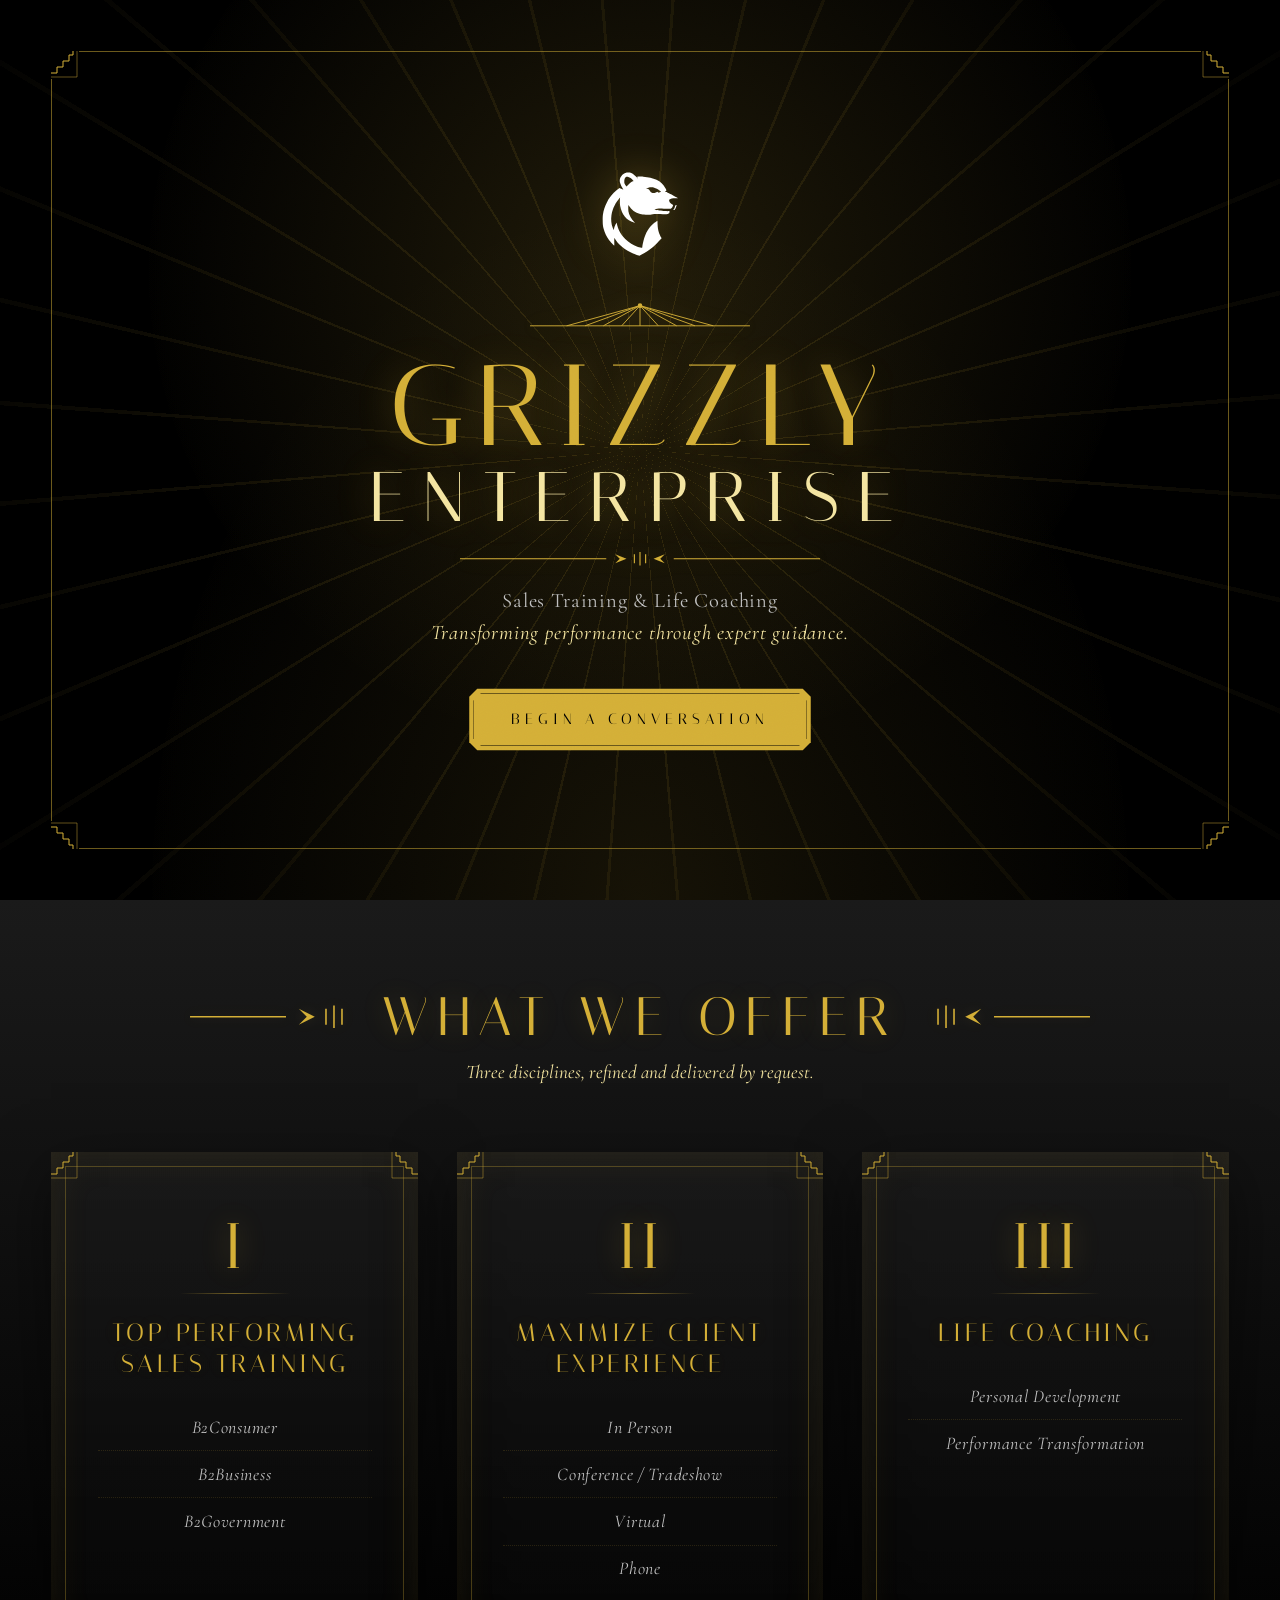
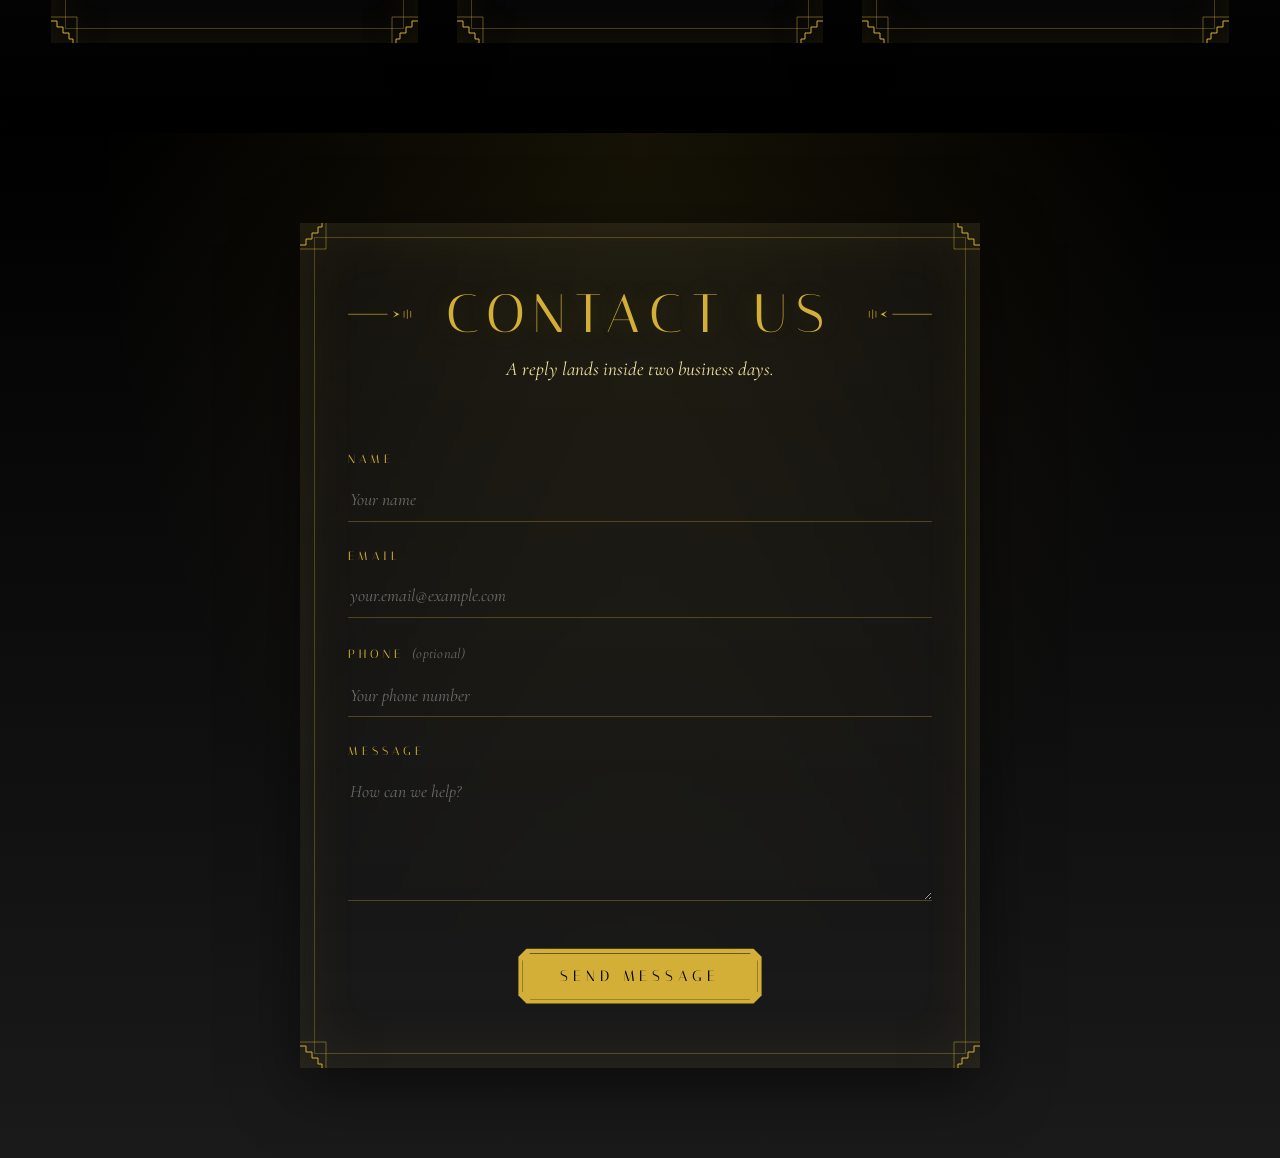
==== commit fe8459b3: "feat: art deco v2 with stepped frames, italiana, sunburst" ====
--- a/index.html
+++ b/index.html
@@ -17,7 +17,7 @@
             crossorigin
         />
         <link
-            href="https://fonts.googleapis.com/css2?family=Cinzel:wght@400;500;600;700;800;900&family=Cormorant+Garamond:ital,wght@0,300;0,400;0,500;0,600;0,700;1,300;1,400;1,500&display=swap"
+            href="https://fonts.googleapis.com/css2?family=Italiana&family=Cormorant+Garamond:ital,wght@0,300;0,400;0,500;0,600;0,700;1,300;1,400;1,500&display=swap"
             rel="stylesheet"
         />
         <link rel="stylesheet" href="styles.css" />
@@ -25,96 +25,61 @@
     <body>
         <div class="grain" aria-hidden="true"></div>
 
-        <nav class="float-nav" aria-label="Section navigation">
-            <a href="#home">Home</a>
-            <span class="nav-mark" aria-hidden="true">◆</span>
-            <a href="#services">Services</a>
-            <span class="nav-mark" aria-hidden="true">◆</span>
-            <a href="#contact">Contact</a>
-        </nav>
-
         <main>
             <section class="hero" id="home">
+                <div class="sunburst" aria-hidden="true"></div>
+
+                <div class="deco-frame deco-frame-hero" aria-hidden="true">
+                    <span class="frame-rule frame-rule-t"></span>
+                    <span class="frame-rule frame-rule-r"></span>
+                    <span class="frame-rule frame-rule-b"></span>
+                    <span class="frame-rule frame-rule-l"></span>
+                    <span class="frame-corner tl"></span>
+                    <span class="frame-corner tr"></span>
+                    <span class="frame-corner bl"></span>
+                    <span class="frame-corner br"></span>
+                </div>
+
                 <div class="hero-content">
-                    <h1
-                        class="hero-crest"
-                        aria-label="Grizzly Enterprise"
-                    >
-                        <svg
-                            viewBox="0 0 400 400"
-                            class="crest-svg"
-                            aria-hidden="true"
-                        >
-                            <defs>
-                                <path
-                                    id="crest-top"
-                                    d="M 60 200 A 140 140 0 0 1 340 200"
-                                />
-                                <path
-                                    id="crest-bottom"
-                                    d="M 340 200 A 140 140 0 0 1 60 200"
-                                />
-                            </defs>
-                            <circle
-                                cx="200"
-                                cy="200"
-                                r="196"
-                                class="crest-ring crest-ring-outer"
-                            />
-                            <circle
-                                cx="200"
-                                cy="200"
-                                r="178"
-                                class="crest-ring crest-ring-mid"
-                            />
-                            <circle
-                                cx="200"
-                                cy="200"
-                                r="166"
-                                class="crest-ring crest-ring-dashed"
-                            >
-                                <animateTransform
-                                    attributeName="transform"
-                                    type="rotate"
-                                    from="0 200 200"
-                                    to="360 200 200"
-                                    dur="90s"
-                                    repeatCount="indefinite"
-                                />
-                            </circle>
-                            <text class="crest-text crest-text-top">
-                                <textPath
-                                    href="#crest-top"
-                                    startOffset="50%"
-                                    text-anchor="middle"
-                                >
-                                    GRIZZLY
-                                </textPath>
-                            </text>
-                            <text class="crest-text crest-text-bottom">
-                                <textPath
-                                    href="#crest-bottom"
-                                    startOffset="50%"
-                                    text-anchor="middle"
-                                >
-                                    ENTERPRISE
-                                </textPath>
-                            </text>
-                            <text
-                                x="20"
-                                y="208"
-                                class="crest-mark"
-                                text-anchor="middle"
-                            >◆</text>
-                            <text
-                                x="380"
-                                y="208"
-                                class="crest-mark"
-                                text-anchor="middle"
-                            >◆</text>
+                    <img
+                        src="icons/icon2.svg"
+                        alt="Grizzly Enterprise"
+                        class="hero-icon"
+                    />
+
+                    <div class="flourish flourish-fan" aria-hidden="true">
+                        <svg viewBox="0 0 240 28">
+                            <line x1="120" y1="4" x2="120" y2="26" />
+                            <line x1="120" y1="4" x2="100" y2="26" />
+                            <line x1="120" y1="4" x2="80" y2="26" />
+                            <line x1="120" y1="4" x2="60" y2="26" />
+                            <line x1="120" y1="4" x2="40" y2="26" />
+                            <line x1="120" y1="4" x2="140" y2="26" />
+                            <line x1="120" y1="4" x2="160" y2="26" />
+                            <line x1="120" y1="4" x2="180" y2="26" />
+                            <line x1="120" y1="4" x2="200" y2="26" />
+                            <circle cx="120" cy="4" r="2.5" />
+                            <line x1="0" y1="26" x2="240" y2="26" />
                         </svg>
-                        <img src="icons/icon2.svg" alt="" class="crest-icon" />
+                    </div>
+
+                    <h1 class="company-name">
+                        <span class="name-line">Grizzly</span>
+                        <span class="name-line name-line-sub">Enterprise</span>
                     </h1>
+
+                    <div class="flourish flourish-bar" aria-hidden="true">
+                        <svg viewBox="0 0 320 12">
+                            <line x1="0" y1="6" x2="130" y2="6" />
+                            <polygon points="138,2 148,6 138,10 142,6" />
+                            <line x1="155" y1="2" x2="155" y2="10" />
+                            <line x1="160" y1="0" x2="160" y2="12" />
+                            <line x1="165" y1="2" x2="165" y2="10" />
+                            <polygon points="182,2 172,6 182,10 178,6" />
+                            <line x1="190" y1="6" x2="320" y2="6" />
+                        </svg>
+                    </div>
+
                     <p class="subtitle">
                         Sales Training &amp; Life Coaching<br />
                         <em
@@ -122,33 +87,58 @@
                             guidance.</em
                         >
                     </p>
-                    <a href="#contact" class="hero-cta"
-                        >Begin a conversation</a
-                    >
+
+                    <a href="#contact" class="deco-cta">
+                        <span class="cta-text">Begin a Conversation</span>
+                    </a>
                 </div>
             </section>
 
             <section class="services-section" id="services">
                 <div class="services-container">
-                    <div class="ornament reveal" aria-hidden="true">
-                        <span class="rule-line"></span>
-                        <span class="diamond">◆</span>
-                        <span class="rule-line"></span>
-                    </div>
-                    <h2 class="section-title reveal" data-delay="1">
-                        What We Offer
-                    </h2>
-                    <p class="section-subtitle reveal" data-delay="2">
+                    <header class="section-head reveal">
+                        <span class="head-flank" aria-hidden="true">
+                            <svg viewBox="0 0 100 16">
+                                <line x1="0" y1="8" x2="60" y2="8" />
+                                <polygon points="68,3 78,8 68,13 73,8" />
+                                <line x1="85" y1="3" x2="85" y2="13" />
+                                <line x1="90" y1="1" x2="90" y2="15" />
+                                <line x1="95" y1="3" x2="95" y2="13" />
+                            </svg>
+                        </span>
+                        <h2 class="section-title">What We Offer</h2>
+                        <span class="head-flank" aria-hidden="true">
+                            <svg viewBox="0 0 100 16">
+                                <line x1="5" y1="3" x2="5" y2="13" />
+                                <line x1="10" y1="1" x2="10" y2="15" />
+                                <line x1="15" y1="3" x2="15" y2="13" />
+                                <polygon points="32,3 22,8 32,13 27,8" />
+                                <line x1="40" y1="8" x2="100" y2="8" />
+                            </svg>
+                        </span>
+                    </header>
+                    <p class="section-subtitle reveal" data-delay="1">
                         <em
                             >Three disciplines, refined and delivered by
                             request.</em
                         >
                     </p>
+
                     <div class="services-grid">
                         <article class="service-card reveal" data-delay="1">
-                            <span class="service-emblem" aria-hidden="true"
-                                >I</span
-                            >
+                            <div class="card-frame" aria-hidden="true">
+                                <span class="frame-corner tl"></span>
+                                <span class="frame-corner tr"></span>
+                                <span class="frame-corner bl"></span>
+                                <span class="frame-corner br"></span>
+                            </div>
+                            <div class="card-numeral-wrap">
+                                <span class="card-numeral">I</span>
+                                <span
+                                    class="card-numeral-rule"
+                                    aria-hidden="true"
+                                ></span>
+                            </div>
                             <h3 class="service-title">
                                 Top Performing Sales Training
                             </h3>
@@ -158,10 +148,21 @@
                                 <li>B2Government</li>
                             </ul>
                         </article>
+
                         <article class="service-card reveal" data-delay="2">
-                            <span class="service-emblem" aria-hidden="true"
-                                >II</span
-                            >
+                            <div class="card-frame" aria-hidden="true">
+                                <span class="frame-corner tl"></span>
+                                <span class="frame-corner tr"></span>
+                                <span class="frame-corner bl"></span>
+                                <span class="frame-corner br"></span>
+                            </div>
+                            <div class="card-numeral-wrap">
+                                <span class="card-numeral">II</span>
+                                <span
+                                    class="card-numeral-rule"
+                                    aria-hidden="true"
+                                ></span>
+                            </div>
                             <h3 class="service-title">
                                 Maximize Client Experience
                             </h3>
@@ -172,10 +173,21 @@
                                 <li>Phone</li>
                             </ul>
                         </article>
+
                         <article class="service-card reveal" data-delay="3">
-                            <span class="service-emblem" aria-hidden="true"
-                                >III</span
-                            >
+                            <div class="card-frame" aria-hidden="true">
+                                <span class="frame-corner tl"></span>
+                                <span class="frame-corner tr"></span>
+                                <span class="frame-corner bl"></span>
+                                <span class="frame-corner br"></span>
+                            </div>
+                            <div class="card-numeral-wrap">
+                                <span class="card-numeral">III</span>
+                                <span
+                                    class="card-numeral-rule"
+                                    aria-hidden="true"
+                                ></span>
+                            </div>
                             <h3 class="service-title">Life Coaching</h3>
                             <ul class="service-list">
                                 <li>Personal Development</li>
@@ -188,15 +200,38 @@
 
             <section class="contact-section" id="contact">
                 <div class="contact-container reveal">
-                    <div class="ornament" aria-hidden="true">
-                        <span class="rule-line"></span>
-                        <span class="diamond">◆</span>
-                        <span class="rule-line"></span>
-                    </div>
-                    <h2 class="contact-title">Contact Us</h2>
+                    <div class="card-frame" aria-hidden="true">
+                        <span class="frame-corner tl"></span>
+                        <span class="frame-corner tr"></span>
+                        <span class="frame-corner bl"></span>
+                        <span class="frame-corner br"></span>
+                    </div>
+
+                    <header class="section-head">
+                        <span class="head-flank" aria-hidden="true">
+                            <svg viewBox="0 0 100 16">
+                                <line x1="0" y1="8" x2="60" y2="8" />
+                                <polygon points="68,3 78,8 68,13 73,8" />
+                                <line x1="85" y1="3" x2="85" y2="13" />
+                                <line x1="90" y1="1" x2="90" y2="15" />
+                                <line x1="95" y1="3" x2="95" y2="13" />
+                            </svg>
+                        </span>
+                        <h2 class="contact-title">Contact Us</h2>
+                        <span class="head-flank" aria-hidden="true">
+                            <svg viewBox="0 0 100 16">
+                                <line x1="5" y1="3" x2="5" y2="13" />
+                                <line x1="10" y1="1" x2="10" y2="15" />
+                                <line x1="15" y1="3" x2="15" y2="13" />
+                                <polygon points="32,3 22,8 32,13 27,8" />
+                                <line x1="40" y1="8" x2="100" y2="8" />
+                            </svg>
+                        </span>
+                    </header>
                     <p class="contact-subtitle">
                         <em>A reply lands inside two business days.</em>
                     </p>
+
                     <form
                         class="contact-form"
                         id="contactForm"
@@ -244,8 +279,8 @@
                                 required
                             ></textarea>
                         </div>
-                        <button type="submit" class="submit-button">
-                            Send Message
+                        <button type="submit" class="submit-button deco-cta">
+                            <span class="cta-text">Send Message</span>
                         </button>
                         <div class="form-message" id="formMessage"></div>
                     </form>
--- a/styles.css
+++ b/styles.css
@@ -1,7 +1,7 @@
 /* ===========================================================
-   GRIZZLY ENTERPRISE
-   Original luxury palette (black · gold · silver), refined.
-   Cinzel for engraved caps, Cormorant Garamond for body.
+   GRIZZLY ENTERPRISE — ART DECO
+   Same palette (black · gold · silver). Different vocabulary:
+   geometric stepped frames, sunburst, Italiana caps.
    =========================================================== */
 
 * {
@@ -32,7 +32,6 @@
     --silver-50: rgba(192, 192, 192, 0.5);
     --black-50: rgba(0, 0, 0, 0.5);
 
-    /* Status (unchanged) */
     --success-bg: rgba(34, 197, 94, 0.2);
     --success-border: rgba(34, 197, 94, 0.5);
     --success-text: #4ade80;
@@ -40,10 +39,13 @@
     --error-border: rgba(239, 68, 68, 0.5);
     --error-text: #f87171;
 
-    --display: 'Cinzel', 'Trajan Pro', 'Times New Roman', serif;
+    --display: 'Italiana', 'Bodoni Moda', 'Times New Roman', serif;
     --body: 'Cormorant Garamond', 'Garamond', 'Times New Roman', serif;
 
     --ease-out: cubic-bezier(0.22, 0.61, 0.36, 1);
+
+    /* Stepped corner ornament — gold strokes on a stair path */
+    --corner-svg: url("data:image/svg+xml;utf8,<svg xmlns='http://www.w3.org/2000/svg' viewBox='0 0 28 28' fill='none' stroke='%23d4af37' stroke-width='1'><path d='M0 22 L6 22 L6 16 L12 16 L12 10 L18 10 L18 4 L22 4 L22 0'/><path d='M0 26 L26 26 L26 0' opacity='0.45'/></svg>");
 }
 
 html {
@@ -68,7 +70,7 @@
     color: var(--black);
 }
 
-/* Subtle grain — leather/print texture */
+/* Grain — print/leather texture */
 .grain {
     position: fixed;
     inset: 0;
@@ -79,44 +81,81 @@
     opacity: 0.09;
 }
 
-/* ============== ORNAMENT (gold rule + diamond) ============== */
-.ornament {
+/* ====================== DECO FRAME (reusable) ====================== */
+.deco-frame,
+.card-frame {
+    position: absolute;
+    inset: 0;
+    pointer-events: none;
+}
+.deco-frame-hero {
+    inset: clamp(20px, 4vw, 56px);
+}
+.frame-rule {
+    position: absolute;
+    background: var(--gold-50);
+}
+.frame-rule-t,
+.frame-rule-b {
+    left: 28px;
+    right: 28px;
+    height: 1px;
+}
+.frame-rule-t {
+    top: 0;
+}
+.frame-rule-b {
+    bottom: 0;
+}
+.frame-rule-l,
+.frame-rule-r {
+    top: 28px;
+    bottom: 28px;
+    width: 1px;
+}
+.frame-rule-l {
+    left: 0;
+}
+.frame-rule-r {
+    right: 0;
+}
+
+.frame-corner {
+    position: absolute;
+    width: 28px;
+    height: 28px;
+    background: var(--corner-svg) center/100% 100% no-repeat;
+}
+.frame-corner.tl {
+    top: 0;
+    left: 0;
+}
+.frame-corner.tr {
+    top: 0;
+    right: 0;
+    transform: scaleX(-1);
+}
+.frame-corner.bl {
+    bottom: 0;
+    left: 0;
+    transform: scaleY(-1);
+}
+.frame-corner.br {
+    bottom: 0;
+    right: 0;
+    transform: scale(-1, -1);
+}
+
+/* ====================== HERO ====================== */
+.hero {
+    position: relative;
+    min-height: 100vh;
     display: flex;
     align-items: center;
     justify-content: center;
-    gap: 1rem;
-    width: 100%;
-    max-width: 320px;
-    margin: 0 auto 1.5rem;
-    color: var(--gold);
-}
-.rule-line {
-    flex: 1;
-    height: 1px;
-    background: linear-gradient(
-        90deg,
-        transparent,
-        var(--gold-50),
-        transparent
-    );
-}
-.diamond {
-    font-size: 0.7rem;
-    color: var(--gold);
-    text-shadow: 0 0 14px var(--gold-50);
-}
-
-/* ====================== HERO ====================== */
-.hero {
-    position: relative;
-    display: flex;
-    flex-direction: column;
-    align-items: center;
-    justify-content: center;
-    text-align: center;
-    padding: clamp(2rem, 10vh, 6rem) 2rem 4rem;
+    text-align: center;
+    padding: clamp(3rem, 8vh, 6rem) clamp(1rem, 5vw, 5rem);
     background: var(--black);
-    min-height: 100vh;
     overflow: hidden;
 }
 .hero::before {
@@ -125,13 +164,8 @@
     inset: 0;
     pointer-events: none;
     background: radial-gradient(
-            ellipse at 20% 5%,
+            ellipse at 50% 30%,
             var(--gold-15) 0%,
-            transparent 50%
-        ),
-        radial-gradient(
-            ellipse at 80% 5%,
-            var(--gold-10) 0%,
             transparent 55%
         ),
         radial-gradient(
@@ -139,24 +173,56 @@
             var(--gold-10) 0%,
             transparent 55%
         );
+    z-index: 0;
+}
+
+/* Sunburst — radiating gold spokes, slowly rotating */
+.sunburst {
+    position: absolute;
+    inset: -25%;
+    pointer-events: none;
+    z-index: 0;
+    background: repeating-conic-gradient(
+        from 0deg at 50% 50%,
+        transparent 0deg 4deg,
+        var(--gold-15) 4deg 4.4deg,
+        transparent 4.4deg 9deg
+    );
+    -webkit-mask-image: radial-gradient(
+        circle at 50% 50%,
+        rgba(0, 0, 0, 0.95) 0%,
+        rgba(0, 0, 0, 0.6) 30%,
+        transparent 70%
+    );
+    mask-image: radial-gradient(
+        circle at 50% 50%,
+        rgba(0, 0, 0, 0.95) 0%,
+        rgba(0, 0, 0, 0.6) 30%,
+        transparent 70%
+    );
+    animation: sunburst-spin 180s linear infinite;
+}
+@keyframes sunburst-spin {
+    to {
+        transform: rotate(360deg);
+    }
 }
 
 .hero-content {
     position: relative;
-    z-index: 1;
+    z-index: 2;
     width: 100%;
-    max-width: 1400px;
+    max-width: 1100px;
 }
 
 .hero-icon {
-    width: clamp(80px, 13vw, 180px);
+    width: clamp(70px, 10vw, 130px);
     height: auto;
     display: block;
-    margin: 0 auto 2rem;
-    filter: drop-shadow(0 0 24px var(--gold-30));
+    margin: 0 auto 1.5rem;
+    filter: drop-shadow(0 0 20px var(--gold-30));
     opacity: 0;
     animation: fadeInUp 0.9s var(--ease-out) 0.1s forwards;
-    will-change: opacity, transform;
 }
 .hero-icon.animated {
     opacity: 1;
@@ -164,117 +230,208 @@
     animation: none;
 }
 
-/* HERO CREST — circular seal with curved name */
-.hero-crest {
-    position: relative;
-    width: clamp(280px, 50vw, 540px);
-    aspect-ratio: 1;
-    margin: 0 auto 2rem;
-    filter: drop-shadow(0 0 32px var(--gold-30));
-    animation: fadeInUp 1.1s var(--ease-out) 0.3s both;
-}
-.crest-svg {
+/* Flourishes — small Deco SVG ornaments */
+.flourish {
+    color: var(--gold);
+    line-height: 0;
+    margin: 0 auto;
+    filter: drop-shadow(0 0 10px var(--gold-20));
+}
+.flourish svg {
     width: 100%;
-    height: 100%;
+    height: auto;
+    display: block;
     overflow: visible;
+}
+.flourish svg line {
+    stroke: currentColor;
+    stroke-width: 1;
+}
+.flourish svg circle,
+.flourish svg polygon {
+    fill: currentColor;
+    stroke: none;
+}
+.flourish-fan {
+    width: clamp(160px, 20vw, 220px);
+    margin-bottom: 1.5rem;
+    animation: fadeInUp 1s var(--ease-out) 0.3s both;
+}
+.flourish-bar {
+    width: clamp(220px, 38vw, 360px);
+    margin-top: 1.25rem;
+    margin-bottom: 1.25rem;
+    animation: fadeInUp 1.05s var(--ease-out) 0.65s both;
+}
+
+.company-name {
+    margin: 0 auto;
+    color: var(--gold);
+    font-family: var(--display);
+    font-weight: 400;
+    line-height: 0.95;
+    text-shadow: 0 0 36px var(--gold-30);
+    animation: fadeInUp 1.1s var(--ease-out) 0.5s both;
+}
+.name-line {
     display: block;
-}
-.crest-ring {
-    fill: none;
-    stroke-width: 1;
-}
-.crest-ring-outer {
-    stroke: var(--gold-50);
-}
-.crest-ring-mid {
-    stroke: var(--gold-20);
-}
-.crest-ring-dashed {
-    stroke: var(--gold-30);
-    stroke-dasharray: 3 6;
-}
-.crest-text {
-    font-family: var(--display);
-    font-weight: 600;
-    fill: var(--gold);
+    font-size: clamp(2.6rem, 9vw, 7.5rem);
+    letter-spacing: clamp(0.4rem, 1vw, 0.85rem);
     text-transform: uppercase;
 }
-.crest-text-top {
-    font-size: 42px;
-    letter-spacing: 6px;
-}
-.crest-text-bottom {
-    font-size: 32px;
-    letter-spacing: 3px;
-}
-.crest-mark {
-    font-family: var(--body);
-    font-size: 16px;
-    fill: var(--gold);
-}
-.crest-icon {
-    position: absolute;
-    top: 50%;
-    left: 50%;
-    width: 38%;
-    height: auto;
-    transform: translate(-50%, -50%);
-    filter: drop-shadow(0 0 20px var(--gold-30));
+.name-line-sub {
+    font-size: clamp(1.6rem, 5.5vw, 4.5rem);
+    letter-spacing: clamp(0.55rem, 1.5vw, 1.1rem);
+    color: var(--gold-light);
+    margin-top: 0.25rem;
 }
 
 .subtitle {
     font-family: var(--body);
-    font-size: clamp(1.05rem, 2vw, 1.5rem);
+    font-size: clamp(1.05rem, 1.6vw, 1.4rem);
     color: var(--silver);
-    font-weight: 400;
     letter-spacing: 0.04em;
-    line-height: 1.6;
-    margin: 0 auto 2.75rem;
+    line-height: 1.55;
+    margin: 0 auto 2.5rem;
     max-width: 720px;
-    animation: fadeInUp 1.2s var(--ease-out) 0.7s both;
+    animation: fadeInUp 1.2s var(--ease-out) 0.85s both;
 }
 .subtitle em {
     font-style: italic;
     color: var(--gold-light);
+}
+
+/* ====================== DECO CTA (button / link) ====================== */
+.deco-cta {
+    --bevel: 8px;
+    --inset: 4px;
+    position: relative;
+    display: inline-flex;
+    align-items: center;
+    justify-content: center;
+    background: var(--gold);
+    color: var(--black);
+    font-family: var(--display);
     font-weight: 400;
-}
-
-.hero-cta {
-    display: inline-block;
-    font-family: var(--display);
-    font-weight: 500;
-    font-size: clamp(0.85rem, 1.1vw, 0.95rem);
+    font-size: clamp(0.95rem, 1.2vw, 1.1rem);
+    letter-spacing: 0.32em;
     text-transform: uppercase;
-    letter-spacing: 0.25em;
-    color: var(--black);
-    background: linear-gradient(
-        135deg,
-        var(--gold) 0%,
-        var(--gold-dark) 100%
-    );
-    border: 1px solid var(--gold);
+    text-decoration: none;
     padding: 1.15rem 2.6rem;
-    border-radius: 50px;
-    text-decoration: none;
-    box-shadow: 0 10px 30px var(--gold-20);
+    border: none;
+    cursor: pointer;
+    box-shadow: 0 10px 30px var(--gold-20), 0 0 0 1px var(--gold);
+    clip-path: polygon(
+        var(--bevel) 0,
+        calc(100% - var(--bevel)) 0,
+        100% var(--bevel),
+        100% calc(100% - var(--bevel)),
+        calc(100% - var(--bevel)) 100%,
+        var(--bevel) 100%,
+        0 calc(100% - var(--bevel)),
+        0 var(--bevel)
+    );
     transition: background 280ms ease, box-shadow 280ms ease,
         transform 200ms ease;
-    animation: fadeInUp 1.3s var(--ease-out) 0.9s both;
-}
-.hero-cta:hover {
-    background: linear-gradient(
-        135deg,
-        var(--gold-light) 0%,
-        var(--gold) 100%
-    );
-    box-shadow: 0 14px 40px var(--gold-50);
+    animation: fadeInUp 1.3s var(--ease-out) 1.05s both;
+}
+/* Inner engraved hairline */
+.deco-cta::before {
+    content: '';
+    position: absolute;
+    inset: var(--inset);
+    border: 1px solid var(--black-50);
+    pointer-events: none;
+    clip-path: polygon(
+        var(--bevel) 0,
+        calc(100% - var(--bevel)) 0,
+        100% var(--bevel),
+        100% calc(100% - var(--bevel)),
+        calc(100% - var(--bevel)) 100%,
+        var(--bevel) 100%,
+        0 calc(100% - var(--bevel)),
+        0 var(--bevel)
+    );
+}
+.deco-cta .cta-text {
+    position: relative;
+    z-index: 1;
+}
+.deco-cta:hover {
+    background: var(--gold-light);
+    box-shadow: 0 14px 40px var(--gold-50), 0 0 0 1px var(--gold-light);
     transform: translateY(-2px);
+}
+.deco-cta:active {
+    transform: translateY(0);
+}
+.deco-cta:disabled {
+    opacity: 0.55;
+    cursor: progress;
+    transform: none;
+}
+
+/* ====================== SECTION HEADS ====================== */
+.section-head {
+    display: flex;
+    align-items: center;
+    justify-content: center;
+    gap: clamp(1rem, 3vw, 2rem);
+    margin-bottom: 0.85rem;
+}
+.head-flank {
+    flex: 0 1 clamp(80px, 15vw, 160px);
+    color: var(--gold);
+    line-height: 0;
+}
+.head-flank svg {
+    width: 100%;
+    height: auto;
+    display: block;
+    overflow: visible;
+    filter: drop-shadow(0 0 6px var(--gold-15));
+}
+.head-flank svg line {
+    stroke: currentColor;
+    stroke-width: 1;
+}
+.head-flank svg polygon {
+    fill: currentColor;
+    stroke: none;
+}
+
+.section-title,
+.contact-title {
+    font-family: var(--display);
+    font-weight: 400;
+    font-size: clamp(1.8rem, 4.2vw, 3.4rem);
+    color: var(--gold);
+    text-transform: uppercase;
+    letter-spacing: clamp(0.3rem, 0.8vw, 0.6rem);
+    line-height: 1;
+    text-shadow: 0 0 28px var(--gold-20);
+    white-space: nowrap;
+}
+
+.section-subtitle,
+.contact-subtitle {
+    font-family: var(--body);
+    font-size: clamp(1rem, 1.5vw, 1.2rem);
+    color: var(--silver);
+    text-align: center;
+    margin: 0 auto 4rem;
+    max-width: 640px;
+}
+.section-subtitle em,
+.contact-subtitle em {
+    font-style: italic;
+    color: var(--gold-light);
 }
 
 /* ====================== SERVICES ====================== */
 .services-section {
     position: relative;
-    padding: clamp(4rem, 10vh, 8rem) 2rem;
+    padding: clamp(4rem, 10vh, 8rem) clamp(1rem, 4vw, 4rem);
     background: linear-gradient(
         180deg,
         var(--black-dark) 0%,
@@ -287,115 +444,99 @@
     text-align: center;
 }
 
-.section-title {
+.services-grid {
+    display: grid;
+    grid-template-columns: repeat(auto-fit, minmax(280px, 1fr));
+    gap: clamp(1.5rem, 3vw, 2.5rem);
+    text-align: center;
+}
+
+.service-card {
+    position: relative;
+    padding: clamp(2.5rem, 4vw, 3.25rem) clamp(1.5rem, 3vw, 2.5rem);
+    background: linear-gradient(
+        180deg,
+        rgba(255, 255, 255, 0.03) 0%,
+        rgba(255, 255, 255, 0.01) 100%
+    );
+    backdrop-filter: blur(6px);
+    -webkit-backdrop-filter: blur(6px);
+    box-shadow: 0 20px 60px var(--black-50), inset 0 0 40px var(--gold-10);
+    transition: transform 350ms ease, box-shadow 350ms ease;
+    text-align: left;
+}
+/* The card-frame inside provides rules + corners */
+.service-card .card-frame::before {
+    content: '';
+    position: absolute;
+    inset: 14px;
+    border: 1px solid var(--gold-30);
+    pointer-events: none;
+}
+.service-card:hover {
+    transform: translateY(-6px);
+    box-shadow: 0 28px 80px var(--black-50), inset 0 0 60px var(--gold-20);
+}
+
+.card-numeral-wrap {
+    text-align: center;
+    margin-bottom: 1.5rem;
+    padding-top: 0.75rem;
+}
+.card-numeral {
     font-family: var(--display);
-    font-weight: 600;
-    font-size: clamp(2rem, 4.5vw, 3.25rem);
+    font-weight: 400;
+    font-size: clamp(2.8rem, 5vw, 4rem);
+    color: var(--gold);
+    text-shadow: 0 0 28px var(--gold-30);
+    letter-spacing: 0.05em;
+    line-height: 1;
+    display: block;
+}
+.card-numeral-rule {
+    display: block;
+    width: 38%;
+    height: 1px;
+    margin: 0.85rem auto 0;
+    background: linear-gradient(
+        90deg,
+        transparent,
+        var(--gold-50),
+        transparent
+    );
+}
+
+.service-title {
+    font-family: var(--display);
+    font-weight: 400;
+    font-size: clamp(1.2rem, 2vw, 1.55rem);
     color: var(--gold);
     text-transform: uppercase;
-    letter-spacing: clamp(0.15rem, 0.5vw, 0.4rem);
-    line-height: 1.1;
-    margin-bottom: 0.75rem;
-    text-shadow: 0 0 30px var(--gold-20);
-}
-.section-subtitle {
-    font-family: var(--body);
-    font-size: clamp(1rem, 1.5vw, 1.25rem);
-    color: var(--silver);
-    margin-bottom: 4rem;
-}
-.section-subtitle em {
-    font-style: italic;
-    color: var(--gold-light);
-}
-
-.services-grid {
-    display: grid;
-    grid-template-columns: repeat(auto-fit, minmax(300px, 1fr));
-    gap: 2rem;
-    text-align: left;
-}
-
-.service-card {
-    position: relative;
-    background: var(--white-05);
-    backdrop-filter: blur(10px);
-    -webkit-backdrop-filter: blur(10px);
-    border: 1px solid var(--gold-30);
-    border-radius: 20px;
-    padding: 3.25rem 2.5rem 2.5rem;
-    box-shadow: 0 20px 60px var(--black-50), 0 0 40px var(--gold-10);
-    transition: transform 350ms ease, box-shadow 350ms ease,
-        border-color 350ms ease;
-    overflow: hidden;
-}
-/* Inner gold hairline frame — cabinet/case detail */
-.service-card::before {
-    content: '';
-    position: absolute;
-    inset: 10px;
-    border: 1px solid var(--gold-15);
-    border-radius: 14px;
-    pointer-events: none;
-    transition: border-color 350ms ease;
-}
-.service-card:hover {
-    transform: translateY(-6px);
-    box-shadow: 0 28px 80px var(--black-50), 0 0 60px var(--gold-30);
-    border-color: var(--gold-50);
-}
-.service-card:hover::before {
-    border-color: var(--gold-30);
-}
-
-.service-emblem {
-    position: absolute;
-    top: 1.4rem;
-    right: 1.6rem;
-    font-family: var(--display);
-    font-weight: 500;
-    font-size: 0.85rem;
-    letter-spacing: 0.18em;
-    color: var(--gold-50);
-    text-shadow: 0 0 12px var(--gold-20);
-}
-
-.service-title {
-    font-family: var(--display);
-    font-weight: 600;
-    font-size: clamp(1.25rem, 2.4vw, 1.7rem);
-    color: var(--gold);
-    text-transform: uppercase;
-    letter-spacing: clamp(0.08rem, 0.3vw, 0.2rem);
-    line-height: 1.2;
-    margin-bottom: 1.5rem;
-    text-shadow: 0 0 20px var(--gold-15);
+    letter-spacing: clamp(0.1rem, 0.3vw, 0.22rem);
+    line-height: 1.25;
+    text-align: center;
+    margin: 0 auto 1.5rem;
+    text-shadow: 0 0 16px var(--gold-15);
 }
 
 .service-list {
     list-style: none;
-    padding: 0;
+    padding: 0 0.5rem;
     margin: 0;
+    text-align: center;
 }
 .service-list li {
     font-family: var(--body);
-    font-size: clamp(1rem, 1.4vw, 1.2rem);
-    font-weight: 400;
+    font-size: clamp(1rem, 1.4vw, 1.15rem);
+    font-style: italic;
     color: var(--silver);
     letter-spacing: 0.04em;
-    margin-bottom: 0.65rem;
-    padding-left: 1.5rem;
-    position: relative;
-    line-height: 1.5;
-}
-.service-list li::before {
-    content: '◆';
-    font-size: 0.55rem;
-    color: var(--gold);
-    position: absolute;
-    left: 0;
-    top: 0.6em;
-    text-shadow: 0 0 8px var(--gold-30);
+    padding: 0.55rem 0;
+    position: relative;
+    border-bottom: 1px dotted var(--gold-15);
+}
+.service-list li:last-child {
+    border-bottom: none;
 }
 
 /* ====================== CONTACT ====================== */
@@ -405,7 +546,7 @@
     display: flex;
     align-items: center;
     justify-content: center;
-    padding: clamp(4rem, 10vh, 8rem) 2rem;
+    padding: clamp(4rem, 10vh, 8rem) clamp(1rem, 4vw, 4rem);
     background: linear-gradient(
         180deg,
         var(--black) 0%,
@@ -428,44 +569,24 @@
 .contact-container {
     position: relative;
     width: 100%;
-    max-width: 640px;
-    background: var(--white-05);
-    backdrop-filter: blur(10px);
-    -webkit-backdrop-filter: blur(10px);
+    max-width: 680px;
+    padding: clamp(3rem, 5vw, 4rem) clamp(1.5rem, 4vw, 3rem);
+    background: linear-gradient(
+        180deg,
+        rgba(255, 255, 255, 0.04) 0%,
+        rgba(255, 255, 255, 0.01) 100%
+    );
+    backdrop-filter: blur(8px);
+    -webkit-backdrop-filter: blur(8px);
+    box-shadow: 0 20px 60px var(--black-50), inset 0 0 60px var(--gold-10);
+    text-align: center;
+}
+.contact-container .card-frame::before {
+    content: '';
+    position: absolute;
+    inset: 14px;
     border: 1px solid var(--gold-30);
-    border-radius: 20px;
-    padding: clamp(2rem, 5vw, 3.5rem);
-    box-shadow: 0 20px 60px var(--black-50), 0 0 40px var(--gold-10);
-    text-align: center;
-}
-.contact-container::before {
-    content: '';
-    position: absolute;
-    inset: 10px;
-    border: 1px solid var(--gold-15);
-    border-radius: 14px;
     pointer-events: none;
-}
-
-.contact-title {
-    font-family: var(--display);
-    font-weight: 600;
-    font-size: clamp(1.8rem, 4vw, 2.75rem);
-    color: var(--gold);
-    text-transform: uppercase;
-    letter-spacing: clamp(0.15rem, 0.5vw, 0.4rem);
-    line-height: 1.1;
-    margin-bottom: 0.5rem;
-    text-shadow: 0 0 30px var(--gold-20);
-}
-.contact-subtitle {
-    font-family: var(--body);
-    color: var(--silver);
-    margin-bottom: 2.5rem;
-}
-.contact-subtitle em {
-    font-style: italic;
-    color: var(--gold-light);
 }
 
 .contact-form {
@@ -473,7 +594,7 @@
     flex-direction: column;
     gap: 1.5rem;
     text-align: left;
-    position: relative;
+    margin-top: 1rem;
 }
 
 .form-group {
@@ -482,12 +603,12 @@
 }
 .form-group label {
     font-family: var(--display);
-    font-weight: 500;
-    color: var(--silver);
+    font-weight: 400;
+    color: var(--gold);
     font-size: 0.78rem;
-    letter-spacing: 0.22em;
+    letter-spacing: 0.32em;
     text-transform: uppercase;
-    margin-bottom: 0.5rem;
+    margin-bottom: 0.6rem;
 }
 .form-group label .optional {
     font-family: var(--body);
@@ -495,21 +616,23 @@
     letter-spacing: 0.02em;
     font-style: italic;
     font-weight: 400;
-    font-size: 0.95rem;
+    font-size: 0.9rem;
     color: var(--silver-50);
 }
 
+/* Engraved-card form fields: bottom border only */
 .form-group input,
 .form-group textarea {
-    padding: 1rem 1.1rem;
-    background: var(--white-10);
-    border: 1px solid var(--gold-30);
-    border-radius: 8px;
+    background: transparent;
+    border: none;
+    border-bottom: 1px solid var(--gold-30);
+    padding: 0.65rem 0.1rem;
     color: var(--white);
     font-family: var(--body);
-    font-size: 1.05rem;
+    font-size: 1.1rem;
+    border-radius: 0;
     transition: border-color 280ms ease, box-shadow 280ms ease,
-        background 280ms ease;
+        padding 280ms ease;
 }
 .form-group input::placeholder,
 .form-group textarea::placeholder {
@@ -519,53 +642,19 @@
 .form-group input:focus,
 .form-group textarea:focus {
     outline: none;
-    border-color: var(--gold);
-    box-shadow: 0 0 24px var(--gold-30);
-    background: var(--white-15);
+    border-bottom: 2px solid var(--gold);
+    padding-bottom: calc(0.65rem - 1px);
+    box-shadow: 0 6px 20px -10px var(--gold-30);
 }
 .form-group textarea {
     resize: vertical;
-    min-height: 150px;
+    min-height: 130px;
     font-family: var(--body);
 }
 
 .submit-button {
-    font-family: var(--display);
-    font-weight: 600;
-    font-size: 0.95rem;
-    text-transform: uppercase;
-    letter-spacing: 0.25em;
-    padding: 1.15rem 3rem;
-    background: linear-gradient(
-        135deg,
-        var(--gold) 0%,
-        var(--gold-dark) 100%
-    );
-    color: var(--black);
-    border: 1px solid var(--gold);
-    border-radius: 50px;
-    cursor: pointer;
-    margin-top: 1rem;
-    box-shadow: 0 10px 30px var(--gold-20);
-    transition: background 280ms ease, box-shadow 280ms ease,
-        transform 200ms ease;
-}
-.submit-button:hover {
-    background: linear-gradient(
-        135deg,
-        var(--gold-light) 0%,
-        var(--gold) 100%
-    );
-    box-shadow: 0 14px 40px var(--gold-50);
-    transform: translateY(-2px);
-}
-.submit-button:active {
-    transform: translateY(0);
-}
-.submit-button:disabled {
-    opacity: 0.55;
-    cursor: progress;
-    transform: none;
+    align-self: center;
+    margin-top: 1.5rem;
 }
 
 .form-message {
@@ -574,80 +663,23 @@
     font-family: var(--body);
     font-size: 1rem;
     padding: 1rem;
-    border-radius: 8px;
-    margin-top: 0.5rem;
+    margin-top: 0.75rem;
+    border: 1px solid var(--gold-30);
 }
 .form-message.success {
     display: block;
     background: var(--success-bg);
-    border: 1px solid var(--success-border);
+    border-color: var(--success-border);
     color: var(--success-text);
 }
 .form-message.error {
     display: block;
     background: var(--error-bg);
-    border: 1px solid var(--error-border);
+    border-color: var(--error-border);
     color: var(--error-text);
 }
 
-/* ============== FLOATING ANCHOR NAV ============== */
-.float-nav {
-    position: fixed;
-    top: 1rem;
-    left: 50%;
-    z-index: 60;
-    display: flex;
-    align-items: center;
-    gap: 0.85rem;
-    padding: 0.55rem 1.4rem;
-    background: rgba(0, 0, 0, 0.6);
-    backdrop-filter: blur(12px);
-    -webkit-backdrop-filter: blur(12px);
-    border: 1px solid var(--gold-30);
-    border-radius: 999px;
-    box-shadow: 0 10px 30px var(--black-50), 0 0 24px var(--gold-10);
-    opacity: 0;
-    transform: translate(-50%, -120%);
-    pointer-events: none;
-    transition: opacity 400ms var(--ease-out),
-        transform 400ms var(--ease-out);
-}
-.float-nav.is-visible {
-    opacity: 1;
-    transform: translate(-50%, 0);
-    pointer-events: auto;
-}
-.float-nav a {
-    font-family: var(--display);
-    font-weight: 500;
-    font-size: 0.72rem;
-    letter-spacing: 0.22em;
-    text-transform: uppercase;
-    color: var(--silver);
-    text-decoration: none;
-    transition: color 220ms ease;
-}
-.float-nav a:hover {
-    color: var(--gold);
-    text-shadow: 0 0 12px var(--gold-30);
-}
-.nav-mark {
-    font-size: 0.5rem;
-    color: var(--gold-50);
-    text-shadow: 0 0 8px var(--gold-30);
-}
-@media (max-width: 480px) {
-    .float-nav {
-        gap: 0.6rem;
-        padding: 0.5rem 1rem;
-    }
-    .float-nav a {
-        font-size: 0.65rem;
-        letter-spacing: 0.18em;
-    }
-}
-
-/* ============== SCROLL REVEAL ============== */
+/* ====================== SCROLL REVEAL ====================== */
 .reveal {
     opacity: 0;
     transform: translateY(28px);
@@ -662,13 +694,13 @@
     transition-delay: 90ms;
 }
 .reveal[data-delay='2'] {
-    transition-delay: 180ms;
+    transition-delay: 200ms;
 }
 .reveal[data-delay='3'] {
-    transition-delay: 270ms;
-}
-
-/* Animations */
+    transition-delay: 320ms;
+}
+
+/* ====================== ANIMATIONS ====================== */
 @keyframes fadeInUp {
     from {
         opacity: 0;
@@ -692,54 +724,58 @@
         opacity: 1 !important;
         transform: none !important;
     }
+    .sunburst {
+        animation: none;
+    }
 }
 
 /* ====================== RESPONSIVE ====================== */
 @media (max-width: 768px) {
-    .hero {
-        padding-top: clamp(3rem, 8vh, 4rem);
-        padding-left: 1rem;
-        padding-right: 1rem;
-    }
-    .company-name {
-        font-size: clamp(2rem, 14vw, 6rem);
-        letter-spacing: 0.2rem;
-    }
-    .subtitle {
-        font-size: 1rem;
-        padding: 0 0.5rem;
-    }
-    .hero-cta {
-        padding: 1rem 2rem;
-        font-size: 0.82rem;
-        letter-spacing: 0.2em;
+    .deco-frame-hero {
+        inset: 16px;
+    }
+    .frame-rule-t,
+    .frame-rule-b {
+        left: 24px;
+        right: 24px;
+    }
+    .frame-rule-l,
+    .frame-rule-r {
+        top: 24px;
+        bottom: 24px;
+    }
+    .frame-corner {
+        width: 24px;
+        height: 24px;
+    }
+
+    .name-line {
+        letter-spacing: 0.3rem;
+    }
+    .name-line-sub {
+        letter-spacing: 0.4rem;
+    }
+
+    .section-head {
+        gap: 0.75rem;
+    }
+    .head-flank {
+        flex-basis: 50px;
+    }
+    .section-title,
+    .contact-title {
+        white-space: normal;
+        font-size: clamp(1.4rem, 6vw, 2.2rem);
+        letter-spacing: 0.25rem;
     }
 
     .services-grid {
         grid-template-columns: 1fr;
-        gap: 1.5rem;
-    }
-    .service-card {
-        padding: 2.75rem 1.75rem 2rem;
-    }
-    .service-card::before {
-        inset: 8px;
-        border-radius: 14px;
-    }
-    .service-emblem {
-        top: 1.1rem;
-        right: 1.25rem;
-    }
-
-    .contact-container {
-        padding: 2rem 1.5rem;
-    }
-    .contact-container::before {
-        inset: 8px;
-        border-radius: 14px;
-    }
-    .contact-title {
-        font-size: 1.65rem;
-        letter-spacing: 0.2rem;
-    }
-}
+    }
+
+    .deco-cta {
+        font-size: 0.82rem;
+        letter-spacing: 0.22em;
+        padding: 1rem 1.8rem;
+    }
+}
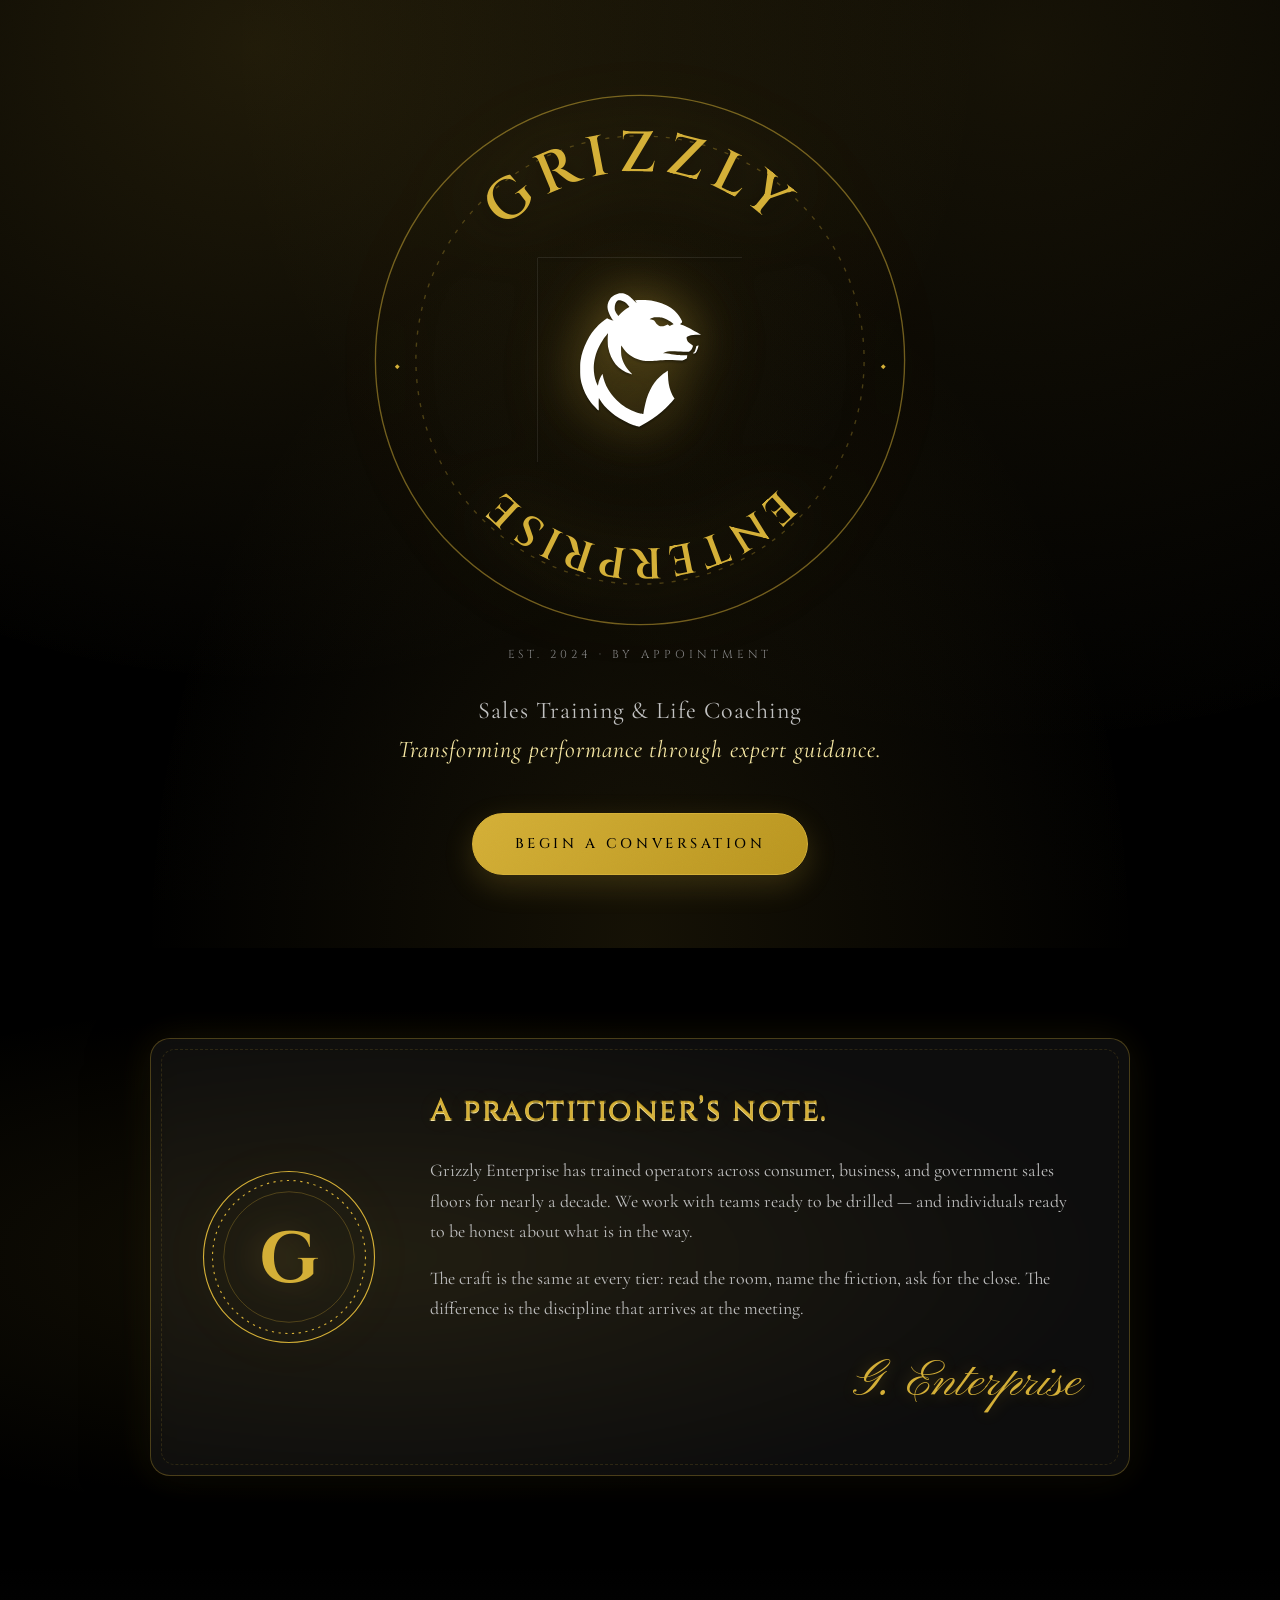
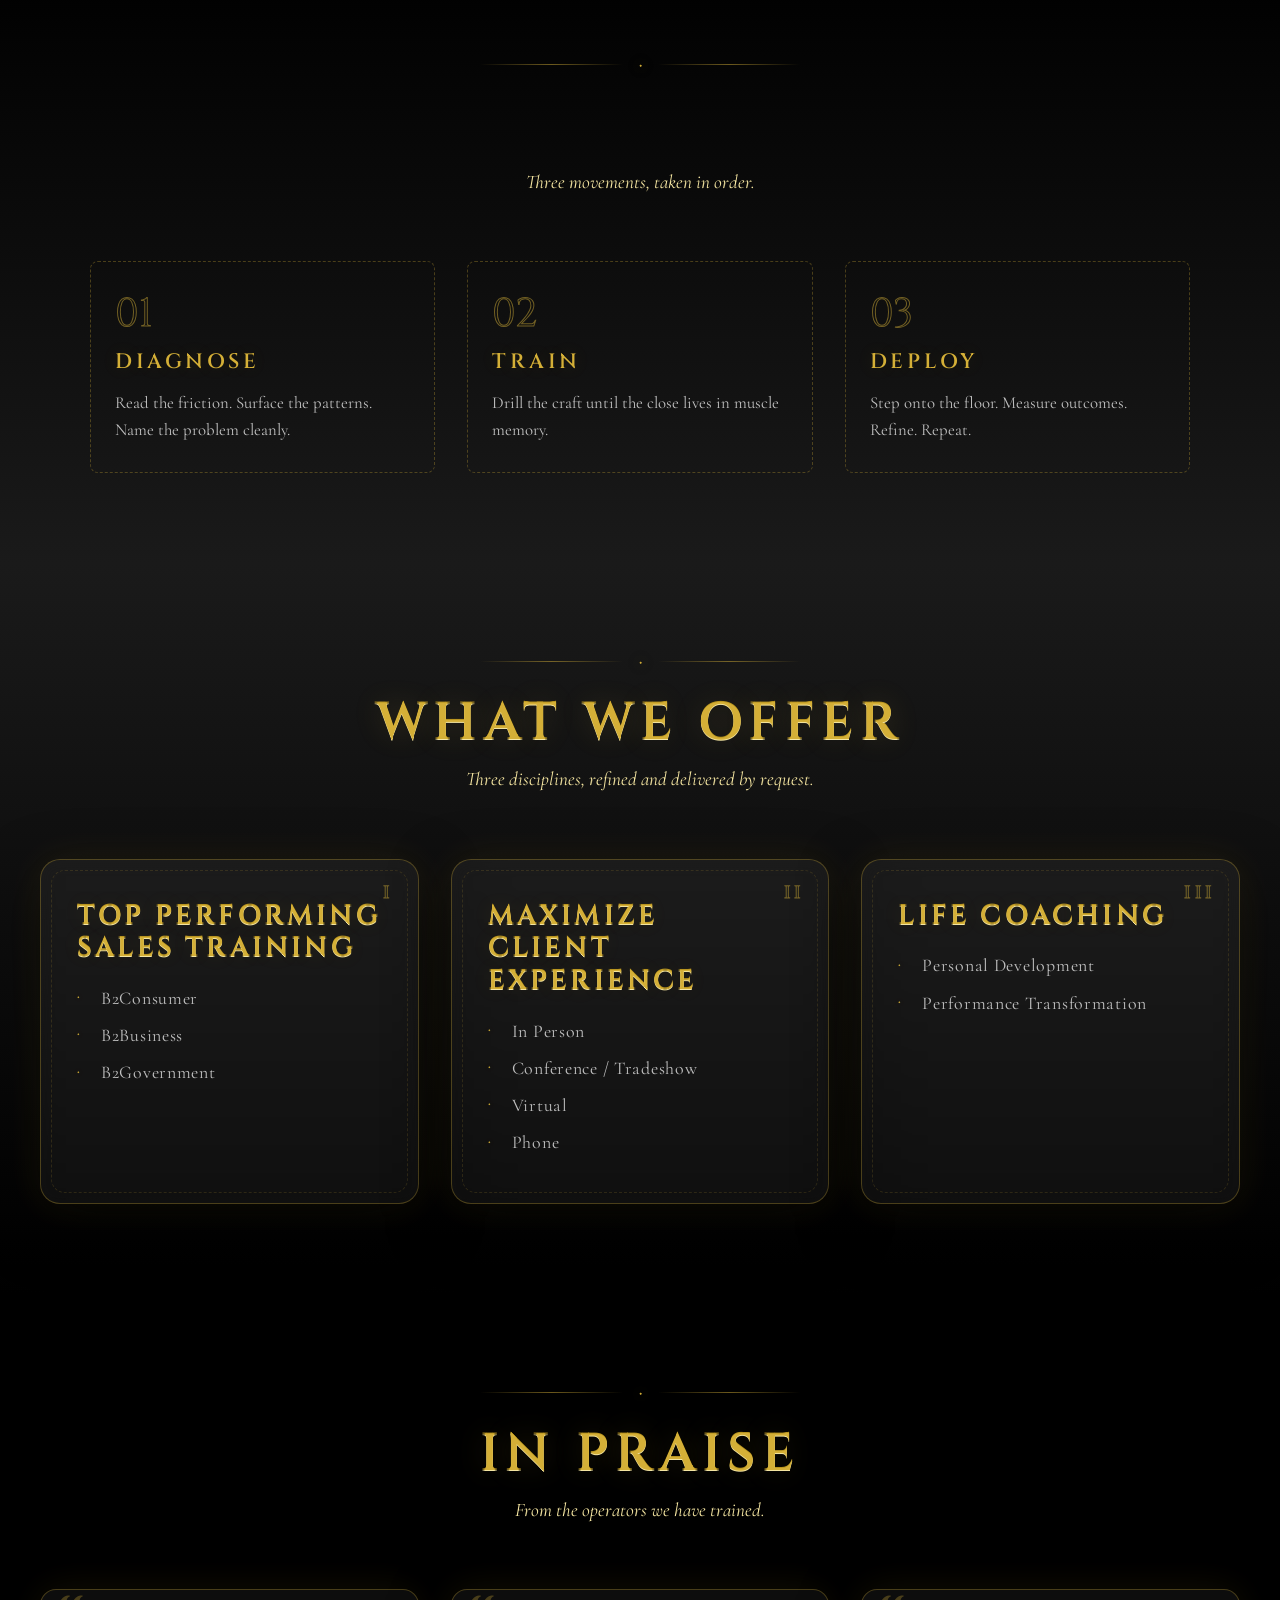
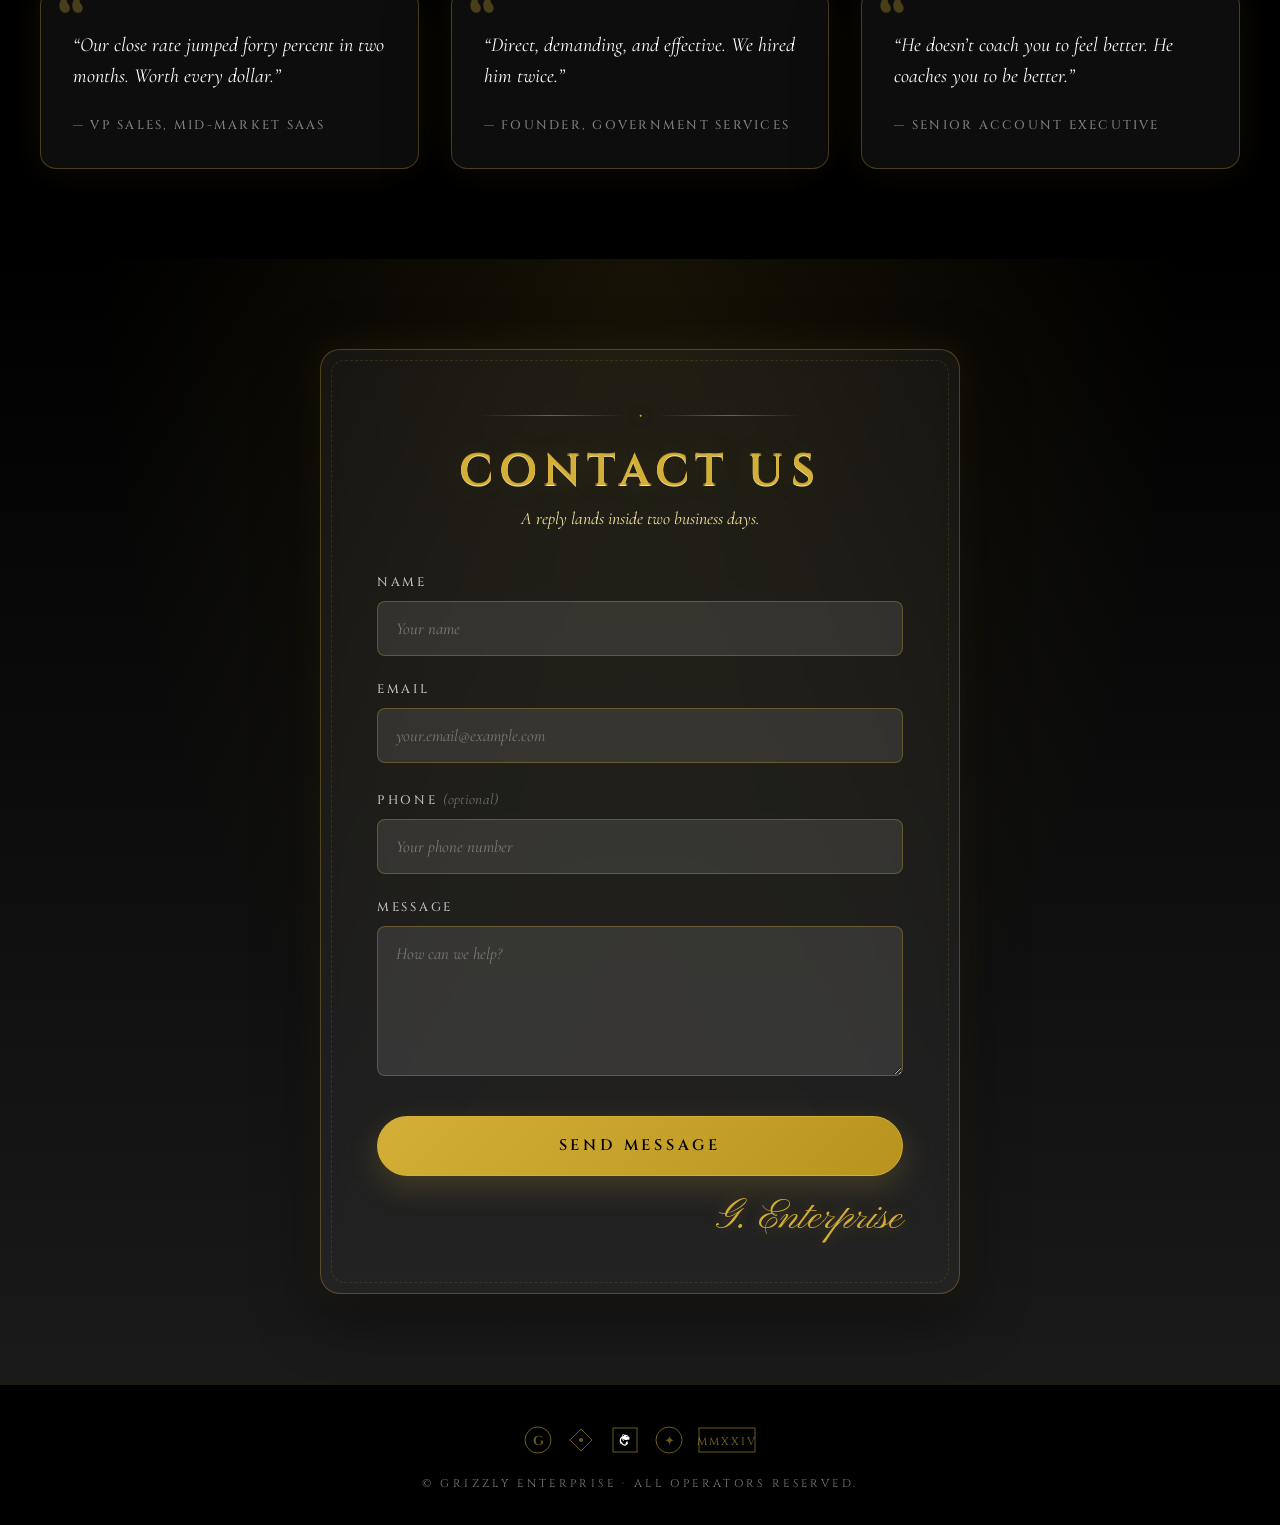
==== commit 31b31b3a: "feat: crest refinement — Cinzel/Cormorant/Pinyon, bio and process sections Builds on the luxury-cres" ====
--- a/index.html
+++ b/index.html
@@ -17,7 +17,7 @@
             crossorigin
         />
         <link
-            href="https://fonts.googleapis.com/css2?family=Italiana&family=Cormorant+Garamond:ital,wght@0,300;0,400;0,500;0,600;0,700;1,300;1,400;1,500&display=swap"
+            href="https://fonts.googleapis.com/css2?family=Cinzel:wght@400;500;600;700;800;900&family=Cormorant+Garamond:ital,wght@0,300;0,400;0,500;0,600;0,700;1,300;1,400;1,500&family=Pinyon+Script&display=swap"
             rel="stylesheet"
         />
         <link rel="stylesheet" href="styles.css" />
@@ -25,61 +25,121 @@
     <body>
         <div class="grain" aria-hidden="true"></div>
 
+        <nav class="float-nav" aria-label="Section navigation">
+            <a href="#home">Home</a>
+            <span class="nav-mark" aria-hidden="true">◆</span>
+            <a href="#about">About</a>
+            <span class="nav-mark" aria-hidden="true">◆</span>
+            <a href="#services">Services</a>
+            <span class="nav-mark" aria-hidden="true">◆</span>
+            <a href="#contact">Contact</a>
+        </nav>
+
         <main>
             <section class="hero" id="home">
-                <div class="sunburst" aria-hidden="true"></div>
-
-                <div class="deco-frame deco-frame-hero" aria-hidden="true">
-                    <span class="frame-rule frame-rule-t"></span>
-                    <span class="frame-rule frame-rule-r"></span>
-                    <span class="frame-rule frame-rule-b"></span>
-                    <span class="frame-rule frame-rule-l"></span>
-                    <span class="frame-corner tl"></span>
-                    <span class="frame-corner tr"></span>
-                    <span class="frame-corner bl"></span>
-                    <span class="frame-corner br"></span>
-                </div>
-
                 <div class="hero-content">
-                    <img
-                        src="icons/icon2.svg"
-                        alt="Grizzly Enterprise"
-                        class="hero-icon"
-                    />
-
-                    <div class="flourish flourish-fan" aria-hidden="true">
-                        <svg viewBox="0 0 240 28">
-                            <line x1="120" y1="4" x2="120" y2="26" />
-                            <line x1="120" y1="4" x2="100" y2="26" />
-                            <line x1="120" y1="4" x2="80" y2="26" />
-                            <line x1="120" y1="4" x2="60" y2="26" />
-                            <line x1="120" y1="4" x2="40" y2="26" />
-                            <line x1="120" y1="4" x2="140" y2="26" />
-                            <line x1="120" y1="4" x2="160" y2="26" />
-                            <line x1="120" y1="4" x2="180" y2="26" />
-                            <line x1="120" y1="4" x2="200" y2="26" />
-                            <circle cx="120" cy="4" r="2.5" />
-                            <line x1="0" y1="26" x2="240" y2="26" />
+                    <h1 class="hero-crest" aria-label="Grizzly Enterprise">
+                        <svg
+                            viewBox="0 0 400 400"
+                            class="crest-svg"
+                            aria-hidden="true"
+                        >
+                            <defs>
+                                <path
+                                    id="crest-top"
+                                    d="M 60 200 A 140 140 0 0 1 340 200"
+                                />
+                                <path
+                                    id="crest-bottom"
+                                    d="M 340 200 A 140 140 0 0 1 60 200"
+                                />
+                                <linearGradient
+                                    id="crestSheen"
+                                    x1="0%"
+                                    y1="0%"
+                                    x2="100%"
+                                    y2="0%"
+                                >
+                                    <stop offset="0%" stop-color="#d4af37" />
+                                    <stop offset="40%" stop-color="#d4af37" />
+                                    <stop offset="50%" stop-color="#f4e5a1" />
+                                    <stop offset="60%" stop-color="#d4af37" />
+                                    <stop offset="100%" stop-color="#d4af37" />
+                                    <animate
+                                        attributeName="x1"
+                                        values="-100%;100%"
+                                        dur="9s"
+                                        repeatCount="indefinite"
+                                    />
+                                    <animate
+                                        attributeName="x2"
+                                        values="0%;200%"
+                                        dur="9s"
+                                        repeatCount="indefinite"
+                                    />
+                                </linearGradient>
+                            </defs>
+                            <circle
+                                cx="200"
+                                cy="200"
+                                r="196"
+                                class="crest-ring crest-ring-outer"
+                            />
+                            <circle
+                                cx="200"
+                                cy="200"
+                                r="166"
+                                class="crest-ring crest-ring-dashed"
+                            >
+                                <animateTransform
+                                    attributeName="transform"
+                                    type="rotate"
+                                    from="0 200 200"
+                                    to="360 200 200"
+                                    dur="120s"
+                                    repeatCount="indefinite"
+                                />
+                            </circle>
+                            <text
+                                class="crest-text crest-text-top"
+                                fill="url(#crestSheen)"
+                            >
+                                <textPath
+                                    href="#crest-top"
+                                    startOffset="50%"
+                                    text-anchor="middle"
+                                >
+                                    GRIZZLY
+                                </textPath>
+                            </text>
+                            <text
+                                class="crest-text crest-text-bottom"
+                                fill="url(#crestSheen)"
+                            >
+                                <textPath
+                                    href="#crest-bottom"
+                                    startOffset="50%"
+                                    text-anchor="middle"
+                                >
+                                    ENTERPRISE
+                                </textPath>
+                            </text>
+                            <text
+                                x="20"
+                                y="208"
+                                class="crest-mark"
+                                text-anchor="middle"
+                            >◆</text>
+                            <text
+                                x="380"
+                                y="208"
+                                class="crest-mark"
+                                text-anchor="middle"
+                            >◆</text>
                         </svg>
-                    </div>
-
-                    <h1 class="company-name">
-                        <span class="name-line">Grizzly</span>
-                        <span class="name-line name-line-sub">Enterprise</span>
+                        <img src="icons/icon2.svg" alt="" class="crest-icon" />
                     </h1>
-
-                    <div class="flourish flourish-bar" aria-hidden="true">
-                        <svg viewBox="0 0 320 12">
-                            <line x1="0" y1="6" x2="130" y2="6" />
-                            <polygon points="138,2 148,6 138,10 142,6" />
-                            <line x1="155" y1="2" x2="155" y2="10" />
-                            <line x1="160" y1="0" x2="160" y2="12" />
-                            <line x1="165" y1="2" x2="165" y2="10" />
-                            <polygon points="182,2 172,6 182,10 178,6" />
-                            <line x1="190" y1="6" x2="320" y2="6" />
-                        </svg>
-                    </div>
-
+                    <p class="est-line">Est. 2024 · By appointment</p>
                     <p class="subtitle">
                         Sales Training &amp; Life Coaching<br />
                         <em
@@ -87,58 +147,139 @@
                             guidance.</em
                         >
                     </p>
-
-                    <a href="#contact" class="deco-cta">
-                        <span class="cta-text">Begin a Conversation</span>
+                    <a href="#contact" class="hero-cta">
+                        <span class="cta-text">Begin a conversation</span>
                     </a>
                 </div>
             </section>
 
+            <section class="bio-section" id="about">
+                <div class="bio-container reveal">
+                    <div class="bio-portrait" aria-hidden="true">
+                        <svg viewBox="0 0 160 160">
+                            <circle
+                                cx="80"
+                                cy="80"
+                                r="76"
+                                fill="none"
+                                stroke="currentColor"
+                                stroke-width="1"
+                            />
+                            <circle
+                                cx="80"
+                                cy="80"
+                                r="68"
+                                fill="none"
+                                stroke="currentColor"
+                                stroke-width="1"
+                                stroke-dasharray="2 4"
+                            />
+                            <circle
+                                cx="80"
+                                cy="80"
+                                r="58"
+                                fill="none"
+                                stroke="currentColor"
+                                stroke-width="0.5"
+                                opacity="0.5"
+                            />
+                            <text
+                                x="80"
+                                y="102"
+                                text-anchor="middle"
+                                font-family="Cinzel"
+                                font-size="64"
+                                font-weight="700"
+                                fill="currentColor"
+                            >G</text>
+                        </svg>
+                    </div>
+                    <div class="bio-text">
+                        <h2 class="bio-heading">A practitioner&rsquo;s note.</h2>
+                        <p>
+                            Grizzly Enterprise has trained operators across
+                            consumer, business, and government sales floors for
+                            nearly a decade. We work with teams ready to be
+                            drilled — and individuals ready to be honest about
+                            what is in the way.
+                        </p>
+                        <p>
+                            The craft is the same at every tier: read the room,
+                            name the friction, ask for the close. The
+                            difference is the discipline that arrives at the
+                            meeting.
+                        </p>
+                        <p class="bio-signature">G. Enterprise</p>
+                    </div>
+                </div>
+            </section>
+
+            <section class="process-section">
+                <div class="process-container">
+                    <div class="ornament reveal" aria-hidden="true">
+                        <span class="rule-line"></span>
+                        <span class="diamond">◆</span>
+                        <span class="rule-line"></span>
+                    </div>
+                    <h2 class="section-title reveal" data-delay="1">
+                        The Process
+                    </h2>
+                    <p class="section-subtitle reveal" data-delay="2">
+                        <em>Three movements, taken in order.</em>
+                    </p>
+                    <div class="process-strip">
+                        <div class="process-step reveal" data-delay="1">
+                            <span class="process-num">01</span>
+                            <h4 class="process-title">Diagnose</h4>
+                            <p class="process-text">
+                                Read the friction. Surface the patterns. Name
+                                the problem cleanly.
+                            </p>
+                        </div>
+                        <div class="process-step reveal" data-delay="2">
+                            <span class="process-num">02</span>
+                            <h4 class="process-title">Train</h4>
+                            <p class="process-text">
+                                Drill the craft until the close lives in muscle
+                                memory.
+                            </p>
+                        </div>
+                        <div class="process-step reveal" data-delay="3">
+                            <span class="process-num">03</span>
+                            <h4 class="process-title">Deploy</h4>
+                            <p class="process-text">
+                                Step onto the floor. Measure outcomes. Refine.
+                                Repeat.
+                            </p>
+                        </div>
+                    </div>
+                </div>
+            </section>
+
             <section class="services-section" id="services">
                 <div class="services-container">
-                    <header class="section-head reveal">
-                        <span class="head-flank" aria-hidden="true">
-                            <svg viewBox="0 0 100 16">
-                                <line x1="0" y1="8" x2="60" y2="8" />
-                                <polygon points="68,3 78,8 68,13 73,8" />
-                                <line x1="85" y1="3" x2="85" y2="13" />
-                                <line x1="90" y1="1" x2="90" y2="15" />
-                                <line x1="95" y1="3" x2="95" y2="13" />
-                            </svg>
-                        </span>
-                        <h2 class="section-title">What We Offer</h2>
-                        <span class="head-flank" aria-hidden="true">
-                            <svg viewBox="0 0 100 16">
-                                <line x1="5" y1="3" x2="5" y2="13" />
-                                <line x1="10" y1="1" x2="10" y2="15" />
-                                <line x1="15" y1="3" x2="15" y2="13" />
-                                <polygon points="32,3 22,8 32,13 27,8" />
-                                <line x1="40" y1="8" x2="100" y2="8" />
-                            </svg>
-                        </span>
-                    </header>
-                    <p class="section-subtitle reveal" data-delay="1">
+                    <div class="ornament reveal" aria-hidden="true">
+                        <span class="rule-line"></span>
+                        <span class="diamond">◆</span>
+                        <span class="rule-line"></span>
+                    </div>
+                    <h2 class="section-title reveal" data-delay="1">
+                        What We Offer
+                    </h2>
+                    <p class="section-subtitle reveal" data-delay="2">
                         <em
                             >Three disciplines, refined and delivered by
                             request.</em
                         >
                     </p>
-
                     <div class="services-grid">
-                        <article class="service-card reveal" data-delay="1">
-                            <div class="card-frame" aria-hidden="true">
-                                <span class="frame-corner tl"></span>
-                                <span class="frame-corner tr"></span>
-                                <span class="frame-corner bl"></span>
-                                <span class="frame-corner br"></span>
-                            </div>
-                            <div class="card-numeral-wrap">
-                                <span class="card-numeral">I</span>
-                                <span
-                                    class="card-numeral-rule"
-                                    aria-hidden="true"
-                                ></span>
-                            </div>
+                        <article
+                            class="service-card reveal shimmer-on-reveal"
+                            data-delay="1"
+                        >
+                            <span class="service-emblem" aria-hidden="true"
+                                >I</span
+                            >
                             <h3 class="service-title">
                                 Top Performing Sales Training
                             </h3>
@@ -148,21 +289,13 @@
                                 <li>B2Government</li>
                             </ul>
                         </article>
-
-                        <article class="service-card reveal" data-delay="2">
-                            <div class="card-frame" aria-hidden="true">
-                                <span class="frame-corner tl"></span>
-                                <span class="frame-corner tr"></span>
-                                <span class="frame-corner bl"></span>
-                                <span class="frame-corner br"></span>
-                            </div>
-                            <div class="card-numeral-wrap">
-                                <span class="card-numeral">II</span>
-                                <span
-                                    class="card-numeral-rule"
-                                    aria-hidden="true"
-                                ></span>
-                            </div>
+                        <article
+                            class="service-card reveal shimmer-on-reveal"
+                            data-delay="2"
+                        >
+                            <span class="service-emblem" aria-hidden="true"
+                                >II</span
+                            >
                             <h3 class="service-title">
                                 Maximize Client Experience
                             </h3>
@@ -173,21 +306,13 @@
                                 <li>Phone</li>
                             </ul>
                         </article>
-
-                        <article class="service-card reveal" data-delay="3">
-                            <div class="card-frame" aria-hidden="true">
-                                <span class="frame-corner tl"></span>
-                                <span class="frame-corner tr"></span>
-                                <span class="frame-corner bl"></span>
-                                <span class="frame-corner br"></span>
-                            </div>
-                            <div class="card-numeral-wrap">
-                                <span class="card-numeral">III</span>
-                                <span
-                                    class="card-numeral-rule"
-                                    aria-hidden="true"
-                                ></span>
-                            </div>
+                        <article
+                            class="service-card reveal shimmer-on-reveal"
+                            data-delay="3"
+                        >
+                            <span class="service-emblem" aria-hidden="true"
+                                >III</span
+                            >
                             <h3 class="service-title">Life Coaching</h3>
                             <ul class="service-list">
                                 <li>Personal Development</li>
@@ -198,40 +323,62 @@
                 </div>
             </section>
 
+            <section class="testimonials-section">
+                <div class="testimonials-container">
+                    <div class="ornament reveal" aria-hidden="true">
+                        <span class="rule-line"></span>
+                        <span class="diamond">◆</span>
+                        <span class="rule-line"></span>
+                    </div>
+                    <h2 class="section-title reveal" data-delay="1">
+                        In Praise
+                    </h2>
+                    <p class="section-subtitle reveal" data-delay="2">
+                        <em>From the operators we have trained.</em>
+                    </p>
+                    <div class="testimonials-grid">
+                        <article class="testimonial reveal" data-delay="1">
+                            <p class="testimonial-quote">
+                                &ldquo;Our close rate jumped forty percent in
+                                two months. Worth every dollar.&rdquo;
+                            </p>
+                            <p class="testimonial-attr">
+                                — VP Sales, mid-market SaaS
+                            </p>
+                        </article>
+                        <article class="testimonial reveal" data-delay="2">
+                            <p class="testimonial-quote">
+                                &ldquo;Direct, demanding, and effective. We
+                                hired him twice.&rdquo;
+                            </p>
+                            <p class="testimonial-attr">
+                                — Founder, government services
+                            </p>
+                        </article>
+                        <article class="testimonial reveal" data-delay="3">
+                            <p class="testimonial-quote">
+                                &ldquo;He doesn&rsquo;t coach you to feel
+                                better. He coaches you to be better.&rdquo;
+                            </p>
+                            <p class="testimonial-attr">
+                                — Senior Account Executive
+                            </p>
+                        </article>
+                    </div>
+                </div>
+            </section>
+
             <section class="contact-section" id="contact">
                 <div class="contact-container reveal">
-                    <div class="card-frame" aria-hidden="true">
-                        <span class="frame-corner tl"></span>
-                        <span class="frame-corner tr"></span>
-                        <span class="frame-corner bl"></span>
-                        <span class="frame-corner br"></span>
-                    </div>
-
-                    <header class="section-head">
-                        <span class="head-flank" aria-hidden="true">
-                            <svg viewBox="0 0 100 16">
-                                <line x1="0" y1="8" x2="60" y2="8" />
-                                <polygon points="68,3 78,8 68,13 73,8" />
-                                <line x1="85" y1="3" x2="85" y2="13" />
-                                <line x1="90" y1="1" x2="90" y2="15" />
-                                <line x1="95" y1="3" x2="95" y2="13" />
-                            </svg>
-                        </span>
-                        <h2 class="contact-title">Contact Us</h2>
-                        <span class="head-flank" aria-hidden="true">
-                            <svg viewBox="0 0 100 16">
-                                <line x1="5" y1="3" x2="5" y2="13" />
-                                <line x1="10" y1="1" x2="10" y2="15" />
-                                <line x1="15" y1="3" x2="15" y2="13" />
-                                <polygon points="32,3 22,8 32,13 27,8" />
-                                <line x1="40" y1="8" x2="100" y2="8" />
-                            </svg>
-                        </span>
-                    </header>
+                    <div class="ornament" aria-hidden="true">
+                        <span class="rule-line"></span>
+                        <span class="diamond">◆</span>
+                        <span class="rule-line"></span>
+                    </div>
+                    <h2 class="contact-title">Contact Us</h2>
                     <p class="contact-subtitle">
                         <em>A reply lands inside two business days.</em>
                     </p>
-
                     <form
                         class="contact-form"
                         id="contactForm"
@@ -279,15 +426,118 @@
                                 required
                             ></textarea>
                         </div>
-                        <button type="submit" class="submit-button deco-cta">
+                        <button type="submit" class="submit-button">
                             <span class="cta-text">Send Message</span>
                         </button>
                         <div class="form-message" id="formMessage"></div>
                     </form>
+                    <p class="contact-signature">G. Enterprise</p>
                 </div>
             </section>
         </main>
 
+        <footer class="hallmarks-section" aria-label="Hallmarks">
+            <div class="hallmarks-row">
+                <span class="hallmark" title="Maker">
+                    <svg viewBox="0 0 30 30">
+                        <circle
+                            cx="15"
+                            cy="15"
+                            r="13"
+                            fill="none"
+                            stroke="currentColor"
+                            stroke-width="1"
+                        />
+                        <text
+                            x="15"
+                            y="20"
+                            text-anchor="middle"
+                            font-family="Cinzel"
+                            font-size="13"
+                            font-weight="700"
+                            fill="currentColor"
+                        >G</text>
+                    </svg>
+                </span>
+                <span class="hallmark" title="Lozenge">
+                    <svg viewBox="0 0 30 30">
+                        <polygon
+                            points="15,4 26,15 15,26 4,15"
+                            fill="none"
+                            stroke="currentColor"
+                            stroke-width="1"
+                        />
+                        <circle cx="15" cy="15" r="2" fill="currentColor" />
+                    </svg>
+                </span>
+                <span class="hallmark" title="Mark">
+                    <svg viewBox="0 0 30 30">
+                        <rect
+                            x="3"
+                            y="3"
+                            width="24"
+                            height="24"
+                            fill="none"
+                            stroke="currentColor"
+                            stroke-width="1"
+                        />
+                        <image
+                            href="icons/icon2.svg"
+                            x="6"
+                            y="6"
+                            width="18"
+                            height="18"
+                        />
+                    </svg>
+                </span>
+                <span class="hallmark" title="Quality">
+                    <svg viewBox="0 0 30 30">
+                        <circle
+                            cx="15"
+                            cy="15"
+                            r="13"
+                            fill="none"
+                            stroke="currentColor"
+                            stroke-width="1"
+                        />
+                        <text
+                            x="15"
+                            y="20"
+                            text-anchor="middle"
+                            font-size="13"
+                            fill="currentColor"
+                        >✦</text>
+                    </svg>
+                </span>
+                <span class="hallmark hallmark-wide" title="Year">
+                    <svg viewBox="0 0 60 30">
+                        <rect
+                            x="2"
+                            y="3"
+                            width="56"
+                            height="24"
+                            fill="none"
+                            stroke="currentColor"
+                            stroke-width="1"
+                        />
+                        <text
+                            x="30"
+                            y="20"
+                            text-anchor="middle"
+                            font-family="Cinzel"
+                            font-size="11"
+                            font-weight="500"
+                            letter-spacing="2"
+                            fill="currentColor"
+                        >MMXXIV</text>
+                    </svg>
+                </span>
+            </div>
+            <p class="colophon">
+                &copy; Grizzly Enterprise &middot; All operators reserved.
+            </p>
+        </footer>
+
         <script src="script.js"></script>
     </body>
 </html>
--- a/styles.css
+++ b/styles.css
@@ -1,7 +1,8 @@
 /* ===========================================================
-   GRIZZLY ENTERPRISE — ART DECO
-   Same palette (black · gold · silver). Different vocabulary:
-   geometric stepped frames, sunburst, Italiana caps.
+   GRIZZLY ENTERPRISE — Luxury crest, iterated.
+   Original luxury palette (black · gold · silver), refined.
+   Cinzel for engraved caps, Cormorant Garamond for body,
+   Pinyon Script for the signature flourish.
    =========================================================== */
 
 * {
@@ -39,13 +40,11 @@
     --error-border: rgba(239, 68, 68, 0.5);
     --error-text: #f87171;
 
-    --display: 'Italiana', 'Bodoni Moda', 'Times New Roman', serif;
+    --display: 'Cinzel', 'Trajan Pro', 'Times New Roman', serif;
     --body: 'Cormorant Garamond', 'Garamond', 'Times New Roman', serif;
+    --script: 'Pinyon Script', 'Apple Chancery', cursive;
 
     --ease-out: cubic-bezier(0.22, 0.61, 0.36, 1);
-
-    /* Stepped corner ornament — gold strokes on a stair path */
-    --corner-svg: url("data:image/svg+xml;utf8,<svg xmlns='http://www.w3.org/2000/svg' viewBox='0 0 28 28' fill='none' stroke='%23d4af37' stroke-width='1'><path d='M0 22 L6 22 L6 16 L12 16 L12 10 L18 10 L18 4 L22 4 L22 0'/><path d='M0 26 L26 26 L26 0' opacity='0.45'/></svg>");
 }
 
 html {
@@ -70,7 +69,7 @@
     color: var(--black);
 }
 
-/* Grain — print/leather texture */
+/* Subtle grain — leather/print texture */
 .grain {
     position: fixed;
     inset: 0;
@@ -81,81 +80,44 @@
     opacity: 0.09;
 }
 
-/* ====================== DECO FRAME (reusable) ====================== */
-.deco-frame,
-.card-frame {
-    position: absolute;
-    inset: 0;
-    pointer-events: none;
-}
-.deco-frame-hero {
-    inset: clamp(20px, 4vw, 56px);
-}
-.frame-rule {
-    position: absolute;
-    background: var(--gold-50);
-}
-.frame-rule-t,
-.frame-rule-b {
-    left: 28px;
-    right: 28px;
-    height: 1px;
-}
-.frame-rule-t {
-    top: 0;
-}
-.frame-rule-b {
-    bottom: 0;
-}
-.frame-rule-l,
-.frame-rule-r {
-    top: 28px;
-    bottom: 28px;
-    width: 1px;
-}
-.frame-rule-l {
-    left: 0;
-}
-.frame-rule-r {
-    right: 0;
-}
-
-.frame-corner {
-    position: absolute;
-    width: 28px;
-    height: 28px;
-    background: var(--corner-svg) center/100% 100% no-repeat;
-}
-.frame-corner.tl {
-    top: 0;
-    left: 0;
-}
-.frame-corner.tr {
-    top: 0;
-    right: 0;
-    transform: scaleX(-1);
-}
-.frame-corner.bl {
-    bottom: 0;
-    left: 0;
-    transform: scaleY(-1);
-}
-.frame-corner.br {
-    bottom: 0;
-    right: 0;
-    transform: scale(-1, -1);
-}
-
-/* ====================== HERO ====================== */
-.hero {
-    position: relative;
-    min-height: 100vh;
+/* ============== ORNAMENT (gold rule + diamond) ============== */
+.ornament {
     display: flex;
     align-items: center;
     justify-content: center;
+    gap: 1rem;
+    width: 100%;
+    max-width: 320px;
+    margin: 0 auto 1.5rem;
+    color: var(--gold);
+}
+.rule-line {
+    flex: 1;
+    height: 1px;
+    background: linear-gradient(
+        90deg,
+        transparent,
+        var(--gold-50),
+        transparent
+    );
+}
+.diamond {
+    font-size: 0.7rem;
+    color: var(--gold);
+    text-shadow: 0 0 14px var(--gold-50);
+}
+
+/* ====================== HERO ====================== */
+.hero {
+    position: relative;
+    display: flex;
+    flex-direction: column;
+    align-items: center;
+    justify-content: center;
     text-align: center;
-    padding: clamp(3rem, 8vh, 6rem) clamp(1rem, 5vw, 5rem);
+    padding: clamp(2rem, 10vh, 6rem) 2rem 4rem;
     background: var(--black);
+    min-height: 100vh;
     overflow: hidden;
 }
 .hero::before {
@@ -164,8 +126,13 @@
     inset: 0;
     pointer-events: none;
     background: radial-gradient(
-            ellipse at 50% 30%,
+            ellipse at 20% 5%,
             var(--gold-15) 0%,
+            transparent 50%
+        ),
+        radial-gradient(
+            ellipse at 80% 5%,
+            var(--gold-10) 0%,
             transparent 55%
         ),
         radial-gradient(
@@ -173,265 +140,325 @@
             var(--gold-10) 0%,
             transparent 55%
         );
-    z-index: 0;
-}
-
-/* Sunburst — radiating gold spokes, slowly rotating */
-.sunburst {
+}
+
+.hero-content {
+    position: relative;
+    z-index: 1;
+    width: 100%;
+    max-width: 1400px;
+}
+
+/* HERO CREST — circular seal with curved name */
+.hero-crest {
+    position: relative;
+    width: clamp(280px, 50vw, 540px);
+    aspect-ratio: 1;
+    margin: 0 auto 1rem;
+    /* Pressed-wax-seal feel: warm gold halo + soft inner shadow */
+    filter: drop-shadow(0 0 32px var(--gold-30))
+        drop-shadow(0 6px 12px rgba(0, 0, 0, 0.55));
+    animation: fadeInUp 1.1s var(--ease-out) 0.3s both;
+}
+.crest-svg {
+    width: 100%;
+    height: 100%;
+    overflow: visible;
+    display: block;
+}
+.crest-ring {
+    fill: none;
+    stroke-width: 1;
+}
+/* Outer solid ring — drawn on entrance */
+.crest-ring-outer {
+    stroke: var(--gold-50);
+    stroke-dasharray: 1232; /* ≈ 2 * π * 196 */
+    stroke-dashoffset: 1232;
+    animation: drawRing 1.8s var(--ease-out) 0.5s forwards;
+}
+@keyframes drawRing {
+    to {
+        stroke-dashoffset: 0;
+    }
+}
+/* Inner dashed ring — slow rotation handled by SVG <animateTransform> */
+.crest-ring-dashed {
+    stroke: var(--gold-30);
+    stroke-dasharray: 3 6;
+}
+.crest-text {
+    font-family: var(--display);
+    font-weight: 600;
+    text-transform: uppercase;
+}
+.crest-text-top {
+    font-size: 42px;
+    letter-spacing: 6px;
+}
+.crest-text-bottom {
+    font-size: 32px;
+    letter-spacing: 3px;
+}
+.crest-mark {
+    font-family: var(--body);
+    font-size: 16px;
+    fill: var(--gold);
+}
+.crest-icon {
     position: absolute;
-    inset: -25%;
-    pointer-events: none;
-    z-index: 0;
-    background: repeating-conic-gradient(
-        from 0deg at 50% 50%,
-        transparent 0deg 4deg,
-        var(--gold-15) 4deg 4.4deg,
-        transparent 4.4deg 9deg
-    );
-    -webkit-mask-image: radial-gradient(
-        circle at 50% 50%,
-        rgba(0, 0, 0, 0.95) 0%,
-        rgba(0, 0, 0, 0.6) 30%,
-        transparent 70%
-    );
-    mask-image: radial-gradient(
-        circle at 50% 50%,
-        rgba(0, 0, 0, 0.95) 0%,
-        rgba(0, 0, 0, 0.6) 30%,
-        transparent 70%
-    );
-    animation: sunburst-spin 180s linear infinite;
-}
-@keyframes sunburst-spin {
-    to {
-        transform: rotate(360deg);
-    }
-}
-
-.hero-content {
-    position: relative;
-    z-index: 2;
-    width: 100%;
-    max-width: 1100px;
-}
-
-.hero-icon {
-    width: clamp(70px, 10vw, 130px);
+    top: 50%;
+    left: 50%;
+    width: 38%;
     height: auto;
-    display: block;
-    margin: 0 auto 1.5rem;
-    filter: drop-shadow(0 0 20px var(--gold-30));
-    opacity: 0;
-    animation: fadeInUp 0.9s var(--ease-out) 0.1s forwards;
-}
-.hero-icon.animated {
-    opacity: 1;
-    transform: translateY(0);
-    animation: none;
-}
-
-/* Flourishes — small Deco SVG ornaments */
-.flourish {
-    color: var(--gold);
-    line-height: 0;
-    margin: 0 auto;
-    filter: drop-shadow(0 0 10px var(--gold-20));
-}
-.flourish svg {
-    width: 100%;
-    height: auto;
-    display: block;
-    overflow: visible;
-}
-.flourish svg line {
-    stroke: currentColor;
-    stroke-width: 1;
-}
-.flourish svg circle,
-.flourish svg polygon {
-    fill: currentColor;
-    stroke: none;
-}
-.flourish-fan {
-    width: clamp(160px, 20vw, 220px);
-    margin-bottom: 1.5rem;
-    animation: fadeInUp 1s var(--ease-out) 0.3s both;
-}
-.flourish-bar {
-    width: clamp(220px, 38vw, 360px);
-    margin-top: 1.25rem;
-    margin-bottom: 1.25rem;
-    animation: fadeInUp 1.05s var(--ease-out) 0.65s both;
-}
-
-.company-name {
-    margin: 0 auto;
-    color: var(--gold);
+    transform: translate(-50%, -50%);
+    /* Pressed-wax inner detail */
+    filter: drop-shadow(0 0 20px var(--gold-30))
+        drop-shadow(0 2px 1px rgba(0, 0, 0, 0.6));
+    animation: breathe 6s ease-in-out 2.4s infinite;
+    transform-origin: center;
+}
+@keyframes breathe {
+    0%,
+    100% {
+        transform: translate(-50%, -50%) scale(1);
+    }
+    50% {
+        transform: translate(-50%, -50%) scale(1.018);
+    }
+}
+
+/* "Est. 2024 · By appointment" — small caps line below crest */
+.est-line {
     font-family: var(--display);
     font-weight: 400;
-    line-height: 0.95;
-    text-shadow: 0 0 36px var(--gold-30);
-    animation: fadeInUp 1.1s var(--ease-out) 0.5s both;
-}
-.name-line {
-    display: block;
-    font-size: clamp(2.6rem, 9vw, 7.5rem);
-    letter-spacing: clamp(0.4rem, 1vw, 0.85rem);
+    font-size: 0.72rem;
+    letter-spacing: 0.34em;
     text-transform: uppercase;
-}
-.name-line-sub {
-    font-size: clamp(1.6rem, 5.5vw, 4.5rem);
-    letter-spacing: clamp(0.55rem, 1.5vw, 1.1rem);
-    color: var(--gold-light);
-    margin-top: 0.25rem;
+    color: var(--silver-dark);
+    margin: 0 auto 1.75rem;
+    animation: fadeInUp 1.3s var(--ease-out) 0.65s both;
 }
 
 .subtitle {
     font-family: var(--body);
-    font-size: clamp(1.05rem, 1.6vw, 1.4rem);
+    font-size: clamp(1.05rem, 2vw, 1.5rem);
     color: var(--silver);
+    font-weight: 400;
     letter-spacing: 0.04em;
-    line-height: 1.55;
-    margin: 0 auto 2.5rem;
+    line-height: 1.6;
+    margin: 0 auto 2.75rem;
     max-width: 720px;
     animation: fadeInUp 1.2s var(--ease-out) 0.85s both;
 }
 .subtitle em {
     font-style: italic;
     color: var(--gold-light);
-}
-
-/* ====================== DECO CTA (button / link) ====================== */
-.deco-cta {
-    --bevel: 8px;
-    --inset: 4px;
-    position: relative;
-    display: inline-flex;
-    align-items: center;
-    justify-content: center;
-    background: var(--gold);
+    font-weight: 400;
+}
+
+/* ====================== CTA (hero-cta + submit-button share .cta-text) ====================== */
+.hero-cta {
+    position: relative;
+    overflow: hidden;
+    display: inline-block;
+    font-family: var(--display);
+    font-weight: 500;
+    font-size: clamp(0.85rem, 1.1vw, 0.95rem);
+    text-transform: uppercase;
+    letter-spacing: 0.25em;
     color: var(--black);
-    font-family: var(--display);
-    font-weight: 400;
-    font-size: clamp(0.95rem, 1.2vw, 1.1rem);
-    letter-spacing: 0.32em;
-    text-transform: uppercase;
+    background: linear-gradient(
+        135deg,
+        var(--gold) 0%,
+        var(--gold-dark) 100%
+    );
+    border: 1px solid var(--gold);
+    padding: 1.15rem 2.6rem;
+    border-radius: 50px;
     text-decoration: none;
-    padding: 1.15rem 2.6rem;
-    border: none;
-    cursor: pointer;
-    box-shadow: 0 10px 30px var(--gold-20), 0 0 0 1px var(--gold);
-    clip-path: polygon(
-        var(--bevel) 0,
-        calc(100% - var(--bevel)) 0,
-        100% var(--bevel),
-        100% calc(100% - var(--bevel)),
-        calc(100% - var(--bevel)) 100%,
-        var(--bevel) 100%,
-        0 calc(100% - var(--bevel)),
-        0 var(--bevel)
-    );
+    box-shadow: 0 10px 30px var(--gold-20);
     transition: background 280ms ease, box-shadow 280ms ease,
         transform 200ms ease;
     animation: fadeInUp 1.3s var(--ease-out) 1.05s both;
 }
-/* Inner engraved hairline */
-.deco-cta::before {
+.hero-cta:hover {
+    background: linear-gradient(
+        135deg,
+        var(--gold-light) 0%,
+        var(--gold) 100%
+    );
+    box-shadow: 0 14px 40px var(--gold-50);
+    transform: translateY(-2px);
+}
+
+/* Click ripple — rendered by JS as a child .ripple element */
+.ripple {
+    position: absolute;
+    width: 8px;
+    height: 8px;
+    border-radius: 50%;
+    background: rgba(255, 255, 255, 0.4);
+    transform: translate(-50%, -50%);
+    animation: ripple 0.7s ease-out forwards;
+    pointer-events: none;
+}
+@keyframes ripple {
+    to {
+        transform: translate(-50%, -50%) scale(40);
+        opacity: 0;
+    }
+}
+
+/* ====================== BIO ====================== */
+.bio-section {
+    position: relative;
+    padding: clamp(4rem, 10vh, 7rem) 2rem;
+    background: var(--black);
+}
+.bio-section::before {
     content: '';
     position: absolute;
-    inset: var(--inset);
-    border: 1px solid var(--black-50);
+    inset: 0;
     pointer-events: none;
-    clip-path: polygon(
-        var(--bevel) 0,
-        calc(100% - var(--bevel)) 0,
-        100% var(--bevel),
-        100% calc(100% - var(--bevel)),
-        calc(100% - var(--bevel)) 100%,
-        var(--bevel) 100%,
-        0 calc(100% - var(--bevel)),
-        0 var(--bevel)
+    background: radial-gradient(
+        ellipse at 30% 50%,
+        var(--gold-10) 0%,
+        transparent 60%
     );
 }
-.deco-cta .cta-text {
-    position: relative;
-    z-index: 1;
-}
-.deco-cta:hover {
-    background: var(--gold-light);
-    box-shadow: 0 14px 40px var(--gold-50), 0 0 0 1px var(--gold-light);
-    transform: translateY(-2px);
-}
-.deco-cta:active {
-    transform: translateY(0);
-}
-.deco-cta:disabled {
-    opacity: 0.55;
-    cursor: progress;
-    transform: none;
-}
-
-/* ====================== SECTION HEADS ====================== */
-.section-head {
-    display: flex;
+
+.bio-container {
+    position: relative;
+    max-width: 980px;
+    margin: 0 auto;
+    display: grid;
+    grid-template-columns: auto 1fr;
+    gap: clamp(2rem, 4vw, 3.5rem);
     align-items: center;
-    justify-content: center;
-    gap: clamp(1rem, 3vw, 2rem);
-    margin-bottom: 0.85rem;
-}
-.head-flank {
-    flex: 0 1 clamp(80px, 15vw, 160px);
-    color: var(--gold);
-    line-height: 0;
-}
-.head-flank svg {
+    background: var(--white-05);
+    backdrop-filter: blur(10px);
+    -webkit-backdrop-filter: blur(10px);
+    border: 1px solid var(--gold-30);
+    border-radius: 20px;
+    padding: clamp(2rem, 4vw, 3rem);
+    box-shadow: 0 20px 60px var(--black-50), 0 0 40px var(--gold-10);
+}
+.bio-container::before {
+    content: '';
+    position: absolute;
+    inset: 10px;
+    border: 1px dashed var(--gold-15);
+    border-radius: 14px;
+    pointer-events: none;
+}
+
+.bio-portrait {
+    width: clamp(120px, 16vw, 180px);
+    aspect-ratio: 1;
+    color: var(--gold);
+    filter: drop-shadow(0 0 18px var(--gold-30));
+}
+.bio-portrait svg {
     width: 100%;
-    height: auto;
+    height: 100%;
     display: block;
-    overflow: visible;
-    filter: drop-shadow(0 0 6px var(--gold-15));
-}
-.head-flank svg line {
-    stroke: currentColor;
-    stroke-width: 1;
-}
-.head-flank svg polygon {
-    fill: currentColor;
-    stroke: none;
-}
-
-.section-title,
-.contact-title {
+}
+
+.bio-text {
+    text-align: left;
+}
+.bio-heading {
+    font-family: var(--display);
+    font-weight: 500;
+    font-size: clamp(1.4rem, 2.4vw, 1.9rem);
+    color: var(--gold);
+    letter-spacing: 0.05em;
+    text-transform: none;
+    margin-bottom: 1.25rem;
+    text-shadow: 0 1px 0 var(--gold-light), 0 -1px 0 var(--gold-dark),
+        0 0 20px var(--gold-15);
+}
+.bio-text p {
+    font-family: var(--body);
+    font-size: clamp(1.05rem, 1.4vw, 1.2rem);
+    line-height: 1.7;
+    color: var(--silver);
+    margin-bottom: 1rem;
+}
+.bio-text p:last-of-type:not(.bio-signature) {
+    margin-bottom: 0;
+}
+.bio-signature {
+    font-family: var(--script) !important;
+    font-size: clamp(2.4rem, 4.2vw, 3.2rem) !important;
+    color: var(--gold) !important;
+    text-align: right;
+    line-height: 0.9;
+    margin: 1rem 0 0 !important;
+    letter-spacing: 0;
+    text-shadow: 0 0 16px var(--gold-30);
+}
+
+/* ====================== PROCESS ====================== */
+.process-section {
+    position: relative;
+    padding: clamp(4rem, 10vh, 8rem) 2rem;
+    background: linear-gradient(
+        180deg,
+        var(--black) 0%,
+        var(--black-dark) 100%
+    );
+}
+.process-container {
+    max-width: 1100px;
+    margin: 0 auto;
+    text-align: center;
+}
+.process-strip {
+    display: grid;
+    grid-template-columns: repeat(auto-fit, minmax(260px, 1fr));
+    gap: clamp(1.5rem, 3vw, 2rem);
+    margin-top: 1rem;
+    text-align: left;
+}
+.process-step {
+    position: relative;
+    padding: 2rem 1.5rem 1.75rem;
+    border: 1px dashed var(--gold-30);
+    border-radius: 8px;
+}
+.process-num {
+    display: block;
     font-family: var(--display);
     font-weight: 400;
-    font-size: clamp(1.8rem, 4.2vw, 3.4rem);
+    font-size: 2.5rem;
+    color: transparent;
+    -webkit-text-stroke: 1px var(--gold-50);
+    line-height: 1;
+    margin-bottom: 0.75rem;
+}
+.process-title {
+    font-family: var(--display);
+    font-weight: 600;
+    font-size: 1.3rem;
     color: var(--gold);
     text-transform: uppercase;
-    letter-spacing: clamp(0.3rem, 0.8vw, 0.6rem);
-    line-height: 1;
-    text-shadow: 0 0 28px var(--gold-20);
-    white-space: nowrap;
-}
-
-.section-subtitle,
-.contact-subtitle {
-    font-family: var(--body);
-    font-size: clamp(1rem, 1.5vw, 1.2rem);
+    letter-spacing: 0.18em;
+    margin-bottom: 0.65rem;
+    text-shadow: 0 0 18px var(--gold-15);
+}
+.process-text {
+    font-family: var(--body);
+    font-size: 1.05rem;
+    line-height: 1.6;
     color: var(--silver);
-    text-align: center;
-    margin: 0 auto 4rem;
-    max-width: 640px;
-}
-.section-subtitle em,
-.contact-subtitle em {
-    font-style: italic;
-    color: var(--gold-light);
 }
 
 /* ====================== SERVICES ====================== */
 .services-section {
     position: relative;
-    padding: clamp(4rem, 10vh, 8rem) clamp(1rem, 4vw, 4rem);
+    padding: clamp(4rem, 10vh, 8rem) 2rem;
     background: linear-gradient(
         180deg,
         var(--black-dark) 0%,
@@ -444,99 +471,190 @@
     text-align: center;
 }
 
+/* Section heads — gold-foil sheen via layered shadows */
+.section-title {
+    font-family: var(--display);
+    font-weight: 600;
+    font-size: clamp(2rem, 4.5vw, 3.25rem);
+    color: var(--gold);
+    text-transform: uppercase;
+    letter-spacing: clamp(0.15rem, 0.5vw, 0.4rem);
+    line-height: 1.1;
+    margin-bottom: 0.75rem;
+    text-shadow: 0 1px 0 var(--gold-light), 0 -1px 0 var(--gold-dark),
+        0 0 30px var(--gold-20);
+}
+.section-subtitle {
+    font-family: var(--body);
+    font-size: clamp(1rem, 1.5vw, 1.25rem);
+    color: var(--silver);
+    margin-bottom: 4rem;
+}
+.section-subtitle em {
+    font-style: italic;
+    color: var(--gold-light);
+}
+
 .services-grid {
     display: grid;
-    grid-template-columns: repeat(auto-fit, minmax(280px, 1fr));
-    gap: clamp(1.5rem, 3vw, 2.5rem);
-    text-align: center;
+    grid-template-columns: repeat(auto-fit, minmax(300px, 1fr));
+    gap: 2rem;
+    text-align: left;
 }
 
 .service-card {
     position: relative;
-    padding: clamp(2.5rem, 4vw, 3.25rem) clamp(1.5rem, 3vw, 2.5rem);
-    background: linear-gradient(
-        180deg,
-        rgba(255, 255, 255, 0.03) 0%,
-        rgba(255, 255, 255, 0.01) 100%
-    );
-    backdrop-filter: blur(6px);
-    -webkit-backdrop-filter: blur(6px);
-    box-shadow: 0 20px 60px var(--black-50), inset 0 0 40px var(--gold-10);
-    transition: transform 350ms ease, box-shadow 350ms ease;
-    text-align: left;
-}
-/* The card-frame inside provides rules + corners */
-.service-card .card-frame::before {
+    background: var(--white-05);
+    backdrop-filter: blur(10px);
+    -webkit-backdrop-filter: blur(10px);
+    border: 1px solid var(--gold-30);
+    border-radius: 20px;
+    padding: 2.5rem 2.25rem 2.25rem;
+    box-shadow: 0 20px 60px var(--black-50), 0 0 40px var(--gold-10);
+    transition: transform 350ms ease, box-shadow 350ms ease,
+        border-color 350ms ease;
+    overflow: hidden;
+}
+/* Tooled-leather edge: dashed inner hairline */
+.service-card::before {
     content: '';
     position: absolute;
-    inset: 14px;
-    border: 1px solid var(--gold-30);
+    inset: 10px;
+    border: 1px dashed var(--gold-15);
+    border-radius: 14px;
     pointer-events: none;
+    transition: border-color 350ms ease;
 }
 .service-card:hover {
     transform: translateY(-6px);
-    box-shadow: 0 28px 80px var(--black-50), inset 0 0 60px var(--gold-20);
-}
-
-.card-numeral-wrap {
-    text-align: center;
-    margin-bottom: 1.5rem;
-    padding-top: 0.75rem;
-}
-.card-numeral {
-    font-family: var(--display);
-    font-weight: 400;
-    font-size: clamp(2.8rem, 5vw, 4rem);
-    color: var(--gold);
-    text-shadow: 0 0 28px var(--gold-30);
-    letter-spacing: 0.05em;
-    line-height: 1;
-    display: block;
-}
-.card-numeral-rule {
-    display: block;
-    width: 38%;
-    height: 1px;
-    margin: 0.85rem auto 0;
-    background: linear-gradient(
-        90deg,
-        transparent,
-        var(--gold-50),
-        transparent
-    );
+    box-shadow: 0 28px 80px var(--black-50), 0 0 60px var(--gold-30);
+    border-color: var(--gold-50);
+}
+.service-card:hover::before {
+    border-color: var(--gold-30);
+}
+
+/* One-shot border shimmer when card scrolls in */
+.shimmer-on-reveal.is-visible {
+    animation: cardShimmer 1.6s ease 0.4s 1;
+}
+@keyframes cardShimmer {
+    0%,
+    100% {
+        border-color: var(--gold-30);
+        box-shadow: 0 20px 60px var(--black-50), 0 0 40px var(--gold-10);
+    }
+    50% {
+        border-color: var(--gold-50);
+        box-shadow: 0 24px 70px var(--black-50), 0 0 60px var(--gold-30);
+    }
+}
+
+/* Outline-only Roman numeral emblems — recede as detail */
+.service-emblem {
+    position: absolute;
+    top: 1.2rem;
+    right: 1.5rem;
+    font-family: var(--display);
+    font-weight: 600;
+    font-size: 1.1rem;
+    letter-spacing: 0.18em;
+    color: transparent;
+    -webkit-text-stroke: 1px var(--gold-50);
 }
 
 .service-title {
     font-family: var(--display);
-    font-weight: 400;
-    font-size: clamp(1.2rem, 2vw, 1.55rem);
+    font-weight: 600;
+    font-size: clamp(1.25rem, 2.4vw, 1.7rem);
     color: var(--gold);
     text-transform: uppercase;
-    letter-spacing: clamp(0.1rem, 0.3vw, 0.22rem);
-    line-height: 1.25;
-    text-align: center;
-    margin: 0 auto 1.5rem;
-    text-shadow: 0 0 16px var(--gold-15);
+    letter-spacing: clamp(0.08rem, 0.3vw, 0.2rem);
+    line-height: 1.2;
+    margin-bottom: 1.25rem;
+    text-shadow: 0 1px 0 var(--gold-light), 0 -1px 0 var(--gold-dark),
+        0 0 20px var(--gold-15);
 }
 
 .service-list {
     list-style: none;
-    padding: 0 0.5rem;
+    padding: 0;
     margin: 0;
-    text-align: center;
 }
 .service-list li {
     font-family: var(--body);
-    font-size: clamp(1rem, 1.4vw, 1.15rem);
-    font-style: italic;
+    font-size: clamp(1rem, 1.4vw, 1.2rem);
+    font-weight: 400;
     color: var(--silver);
     letter-spacing: 0.04em;
-    padding: 0.55rem 0;
-    position: relative;
-    border-bottom: 1px dotted var(--gold-15);
-}
-.service-list li:last-child {
-    border-bottom: none;
+    margin-bottom: 0.65rem;
+    padding-left: 1.5rem;
+    position: relative;
+    line-height: 1.5;
+}
+.service-list li::before {
+    content: '◆';
+    font-size: 0.55rem;
+    color: var(--gold);
+    position: absolute;
+    left: 0;
+    top: 0.6em;
+    text-shadow: 0 0 8px var(--gold-30);
+}
+
+/* ====================== TESTIMONIALS ====================== */
+.testimonials-section {
+    position: relative;
+    padding: clamp(4rem, 10vh, 8rem) 2rem;
+    background: var(--black);
+}
+.testimonials-container {
+    max-width: 1200px;
+    margin: 0 auto;
+    text-align: center;
+}
+.testimonials-grid {
+    display: grid;
+    grid-template-columns: repeat(auto-fit, minmax(280px, 1fr));
+    gap: 2rem;
+    text-align: left;
+}
+.testimonial {
+    position: relative;
+    padding: 2.5rem 2rem 2rem;
+    background: var(--white-05);
+    backdrop-filter: blur(10px);
+    -webkit-backdrop-filter: blur(10px);
+    border: 1px solid var(--gold-30);
+    border-radius: 16px;
+    box-shadow: 0 20px 60px var(--black-50), 0 0 40px var(--gold-10);
+}
+.testimonial::before {
+    content: '\201C'; /* opening curly quote */
+    position: absolute;
+    top: 0.4rem;
+    left: 1rem;
+    font-family: var(--display);
+    font-weight: 700;
+    font-size: 4rem;
+    color: var(--gold-30);
+    line-height: 1;
+}
+.testimonial-quote {
+    font-family: var(--body);
+    font-style: italic;
+    font-size: clamp(1.05rem, 1.6vw, 1.25rem);
+    line-height: 1.55;
+    color: var(--white);
+    margin-bottom: 1.5rem;
+}
+.testimonial-attr {
+    font-family: var(--display);
+    font-weight: 500;
+    font-size: 0.78rem;
+    letter-spacing: 0.18em;
+    text-transform: uppercase;
+    color: var(--silver-dark);
 }
 
 /* ====================== CONTACT ====================== */
@@ -546,7 +664,7 @@
     display: flex;
     align-items: center;
     justify-content: center;
-    padding: clamp(4rem, 10vh, 8rem) clamp(1rem, 4vw, 4rem);
+    padding: clamp(4rem, 10vh, 8rem) 2rem;
     background: linear-gradient(
         180deg,
         var(--black) 0%,
@@ -569,24 +687,45 @@
 .contact-container {
     position: relative;
     width: 100%;
-    max-width: 680px;
-    padding: clamp(3rem, 5vw, 4rem) clamp(1.5rem, 4vw, 3rem);
-    background: linear-gradient(
-        180deg,
-        rgba(255, 255, 255, 0.04) 0%,
-        rgba(255, 255, 255, 0.01) 100%
-    );
-    backdrop-filter: blur(8px);
-    -webkit-backdrop-filter: blur(8px);
-    box-shadow: 0 20px 60px var(--black-50), inset 0 0 60px var(--gold-10);
+    max-width: 640px;
+    background: var(--white-05);
+    backdrop-filter: blur(10px);
+    -webkit-backdrop-filter: blur(10px);
+    border: 1px solid var(--gold-30);
+    border-radius: 20px;
+    padding: clamp(2rem, 5vw, 3.5rem);
+    box-shadow: 0 20px 60px var(--black-50), 0 0 40px var(--gold-10);
     text-align: center;
 }
-.contact-container .card-frame::before {
+.contact-container::before {
     content: '';
     position: absolute;
-    inset: 14px;
-    border: 1px solid var(--gold-30);
+    inset: 10px;
+    border: 1px dashed var(--gold-15);
+    border-radius: 14px;
     pointer-events: none;
+}
+
+.contact-title {
+    font-family: var(--display);
+    font-weight: 600;
+    font-size: clamp(1.8rem, 4vw, 2.75rem);
+    color: var(--gold);
+    text-transform: uppercase;
+    letter-spacing: clamp(0.15rem, 0.5vw, 0.4rem);
+    line-height: 1.1;
+    margin-bottom: 0.5rem;
+    text-shadow: 0 1px 0 var(--gold-light), 0 -1px 0 var(--gold-dark),
+        0 0 30px var(--gold-20);
+}
+.contact-subtitle {
+    font-family: var(--body);
+    color: var(--silver);
+    margin-bottom: 2.5rem;
+}
+.contact-subtitle em {
+    font-style: italic;
+    color: var(--gold-light);
 }
 
 .contact-form {
@@ -594,7 +733,7 @@
     flex-direction: column;
     gap: 1.5rem;
     text-align: left;
-    margin-top: 1rem;
+    position: relative;
 }
 
 .form-group {
@@ -603,12 +742,12 @@
 }
 .form-group label {
     font-family: var(--display);
-    font-weight: 400;
-    color: var(--gold);
+    font-weight: 500;
+    color: var(--silver);
     font-size: 0.78rem;
-    letter-spacing: 0.32em;
+    letter-spacing: 0.22em;
     text-transform: uppercase;
-    margin-bottom: 0.6rem;
+    margin-bottom: 0.5rem;
 }
 .form-group label .optional {
     font-family: var(--body);
@@ -616,23 +755,21 @@
     letter-spacing: 0.02em;
     font-style: italic;
     font-weight: 400;
-    font-size: 0.9rem;
+    font-size: 0.95rem;
     color: var(--silver-50);
 }
 
-/* Engraved-card form fields: bottom border only */
 .form-group input,
 .form-group textarea {
-    background: transparent;
-    border: none;
-    border-bottom: 1px solid var(--gold-30);
-    padding: 0.65rem 0.1rem;
+    padding: 1rem 1.1rem;
+    background: var(--white-10);
+    border: 1px solid var(--gold-30);
+    border-radius: 8px;
     color: var(--white);
     font-family: var(--body);
-    font-size: 1.1rem;
-    border-radius: 0;
+    font-size: 1.05rem;
     transition: border-color 280ms ease, box-shadow 280ms ease,
-        padding 280ms ease;
+        background 280ms ease;
 }
 .form-group input::placeholder,
 .form-group textarea::placeholder {
@@ -642,19 +779,56 @@
 .form-group input:focus,
 .form-group textarea:focus {
     outline: none;
-    border-bottom: 2px solid var(--gold);
-    padding-bottom: calc(0.65rem - 1px);
-    box-shadow: 0 6px 20px -10px var(--gold-30);
+    border-color: var(--gold);
+    box-shadow: 0 0 24px var(--gold-30);
+    background: var(--white-15);
 }
 .form-group textarea {
     resize: vertical;
-    min-height: 130px;
+    min-height: 150px;
     font-family: var(--body);
 }
 
 .submit-button {
-    align-self: center;
-    margin-top: 1.5rem;
+    position: relative;
+    overflow: hidden;
+    align-self: stretch;
+    font-family: var(--display);
+    font-weight: 600;
+    font-size: 0.95rem;
+    text-transform: uppercase;
+    letter-spacing: 0.25em;
+    padding: 1.15rem 3rem;
+    background: linear-gradient(
+        135deg,
+        var(--gold) 0%,
+        var(--gold-dark) 100%
+    );
+    color: var(--black);
+    border: 1px solid var(--gold);
+    border-radius: 50px;
+    cursor: pointer;
+    margin-top: 1rem;
+    box-shadow: 0 10px 30px var(--gold-20);
+    transition: background 280ms ease, box-shadow 280ms ease,
+        transform 200ms ease;
+}
+.submit-button:hover {
+    background: linear-gradient(
+        135deg,
+        var(--gold-light) 0%,
+        var(--gold) 100%
+    );
+    box-shadow: 0 14px 40px var(--gold-50);
+    transform: translateY(-2px);
+}
+.submit-button:active {
+    transform: translateY(0);
+}
+.submit-button:disabled {
+    opacity: 0.55;
+    cursor: progress;
+    transform: none;
 }
 
 .form-message {
@@ -663,23 +837,158 @@
     font-family: var(--body);
     font-size: 1rem;
     padding: 1rem;
-    margin-top: 0.75rem;
-    border: 1px solid var(--gold-30);
+    border-radius: 8px;
+    margin-top: 0.5rem;
 }
 .form-message.success {
     display: block;
     background: var(--success-bg);
-    border-color: var(--success-border);
+    border: 1px solid var(--success-border);
     color: var(--success-text);
 }
 .form-message.error {
     display: block;
     background: var(--error-bg);
-    border-color: var(--error-border);
+    border: 1px solid var(--error-border);
     color: var(--error-text);
 }
 
-/* ====================== SCROLL REVEAL ====================== */
+/* Cursive signature on the contact card */
+.contact-signature {
+    font-family: var(--script);
+    font-size: clamp(2rem, 4vw, 2.6rem);
+    color: var(--gold);
+    text-align: right;
+    line-height: 0.9;
+    margin-top: 1.5rem;
+    text-shadow: 0 0 16px var(--gold-30);
+}
+
+/* ====================== HALLMARKS / FOOTER ====================== */
+.hallmarks-section {
+    padding: 2.5rem 2rem 2rem;
+    background: var(--black);
+    border-top: 1px solid var(--gold-15);
+    text-align: center;
+}
+.hallmarks-row {
+    display: flex;
+    justify-content: center;
+    align-items: center;
+    gap: 0.85rem;
+    flex-wrap: wrap;
+    color: var(--gold);
+    margin-bottom: 1.25rem;
+}
+.hallmark {
+    width: 30px;
+    height: 30px;
+    color: var(--gold-50);
+    line-height: 0;
+    transition: color 280ms ease, filter 280ms ease;
+}
+.hallmark.hallmark-wide {
+    width: 60px;
+}
+.hallmark svg {
+    width: 100%;
+    height: 100%;
+    display: block;
+    overflow: visible;
+}
+.hallmark:hover {
+    color: var(--gold);
+    filter: drop-shadow(0 0 10px var(--gold-30));
+}
+
+.colophon {
+    font-family: var(--display);
+    font-weight: 400;
+    font-size: 0.7rem;
+    letter-spacing: 0.3em;
+    text-transform: uppercase;
+    color: var(--silver-dark);
+}
+
+/* ============== FLOATING ANCHOR NAV ============== */
+.float-nav {
+    position: fixed;
+    top: 1rem;
+    left: 50%;
+    z-index: 60;
+    display: flex;
+    align-items: center;
+    gap: 0.85rem;
+    padding: 0.55rem 1.4rem;
+    background: rgba(0, 0, 0, 0.6);
+    backdrop-filter: blur(12px);
+    -webkit-backdrop-filter: blur(12px);
+    border: 1px solid var(--gold-30);
+    border-radius: 999px;
+    box-shadow: 0 10px 30px var(--black-50), 0 0 24px var(--gold-10);
+    opacity: 0;
+    transform: translate(-50%, -120%);
+    pointer-events: none;
+    transition: opacity 400ms var(--ease-out),
+        transform 400ms var(--ease-out);
+}
+.float-nav.is-visible {
+    opacity: 1;
+    transform: translate(-50%, 0);
+    pointer-events: auto;
+}
+.float-nav a {
+    position: relative;
+    font-family: var(--display);
+    font-weight: 500;
+    font-size: 0.72rem;
+    letter-spacing: 0.22em;
+    text-transform: uppercase;
+    color: var(--silver);
+    text-decoration: none;
+    padding-bottom: 4px;
+    transition: color 220ms ease;
+}
+.float-nav a::after {
+    content: '';
+    position: absolute;
+    left: 0;
+    right: 0;
+    bottom: 0;
+    height: 1px;
+    background: var(--gold);
+    transform: scaleX(0);
+    transform-origin: center;
+    transition: transform 280ms var(--ease-out);
+    box-shadow: 0 0 8px var(--gold-50);
+}
+.float-nav a.active {
+    color: var(--gold);
+}
+.float-nav a.active::after {
+    transform: scaleX(1);
+}
+.float-nav a:hover {
+    color: var(--gold);
+    text-shadow: 0 0 12px var(--gold-30);
+}
+.nav-mark {
+    font-size: 0.5rem;
+    color: var(--gold-50);
+    text-shadow: 0 0 8px var(--gold-30);
+}
+@media (max-width: 580px) {
+    .float-nav {
+        gap: 0.55rem;
+        padding: 0.5rem 0.95rem;
+    }
+    .float-nav a {
+        font-size: 0.62rem;
+        letter-spacing: 0.16em;
+    }
+}
+
+/* ============== SCROLL REVEAL ============== */
 .reveal {
     opacity: 0;
     transform: translateY(28px);
@@ -694,13 +1003,13 @@
     transition-delay: 90ms;
 }
 .reveal[data-delay='2'] {
-    transition-delay: 200ms;
+    transition-delay: 180ms;
 }
 .reveal[data-delay='3'] {
-    transition-delay: 320ms;
-}
-
-/* ====================== ANIMATIONS ====================== */
+    transition-delay: 270ms;
+}
+
+/* Animations */
 @keyframes fadeInUp {
     from {
         opacity: 0;
@@ -724,58 +1033,70 @@
         opacity: 1 !important;
         transform: none !important;
     }
-    .sunburst {
-        animation: none;
-    }
 }
 
 /* ====================== RESPONSIVE ====================== */
+@media (max-width: 880px) {
+    .bio-container {
+        grid-template-columns: 1fr;
+        text-align: center;
+    }
+    .bio-portrait {
+        justify-self: center;
+    }
+    .bio-text {
+        text-align: center;
+    }
+    .bio-signature {
+        text-align: center;
+    }
+}
+
 @media (max-width: 768px) {
-    .deco-frame-hero {
-        inset: 16px;
-    }
-    .frame-rule-t,
-    .frame-rule-b {
-        left: 24px;
-        right: 24px;
-    }
-    .frame-rule-l,
-    .frame-rule-r {
-        top: 24px;
-        bottom: 24px;
-    }
-    .frame-corner {
-        width: 24px;
-        height: 24px;
-    }
-
-    .name-line {
-        letter-spacing: 0.3rem;
-    }
-    .name-line-sub {
-        letter-spacing: 0.4rem;
-    }
-
-    .section-head {
-        gap: 0.75rem;
-    }
-    .head-flank {
-        flex-basis: 50px;
-    }
-    .section-title,
-    .contact-title {
-        white-space: normal;
-        font-size: clamp(1.4rem, 6vw, 2.2rem);
-        letter-spacing: 0.25rem;
+    .hero {
+        padding-top: clamp(3rem, 8vh, 4rem);
+        padding-left: 1rem;
+        padding-right: 1rem;
+    }
+    .est-line {
+        font-size: 0.65rem;
+        letter-spacing: 0.28em;
+    }
+    .subtitle {
+        font-size: 1rem;
+        padding: 0 0.5rem;
+    }
+    .hero-cta {
+        padding: 1rem 2rem;
+        font-size: 0.82rem;
+        letter-spacing: 0.2em;
     }
 
     .services-grid {
         grid-template-columns: 1fr;
-    }
-
-    .deco-cta {
-        font-size: 0.82rem;
-        letter-spacing: 0.22em;
-        padding: 1rem 1.8rem;
-    }
-}
+        gap: 1.5rem;
+    }
+    .service-card {
+        padding: 2.25rem 1.6rem 1.85rem;
+    }
+    .service-card::before {
+        inset: 8px;
+        border-radius: 14px;
+    }
+    .service-emblem {
+        top: 1rem;
+        right: 1.1rem;
+    }
+
+    .contact-container {
+        padding: 2rem 1.5rem;
+    }
+    .contact-container::before {
+        inset: 8px;
+        border-radius: 14px;
+    }
+    .contact-title {
+        font-size: 1.65rem;
+        letter-spacing: 0.2rem;
+    }
+}
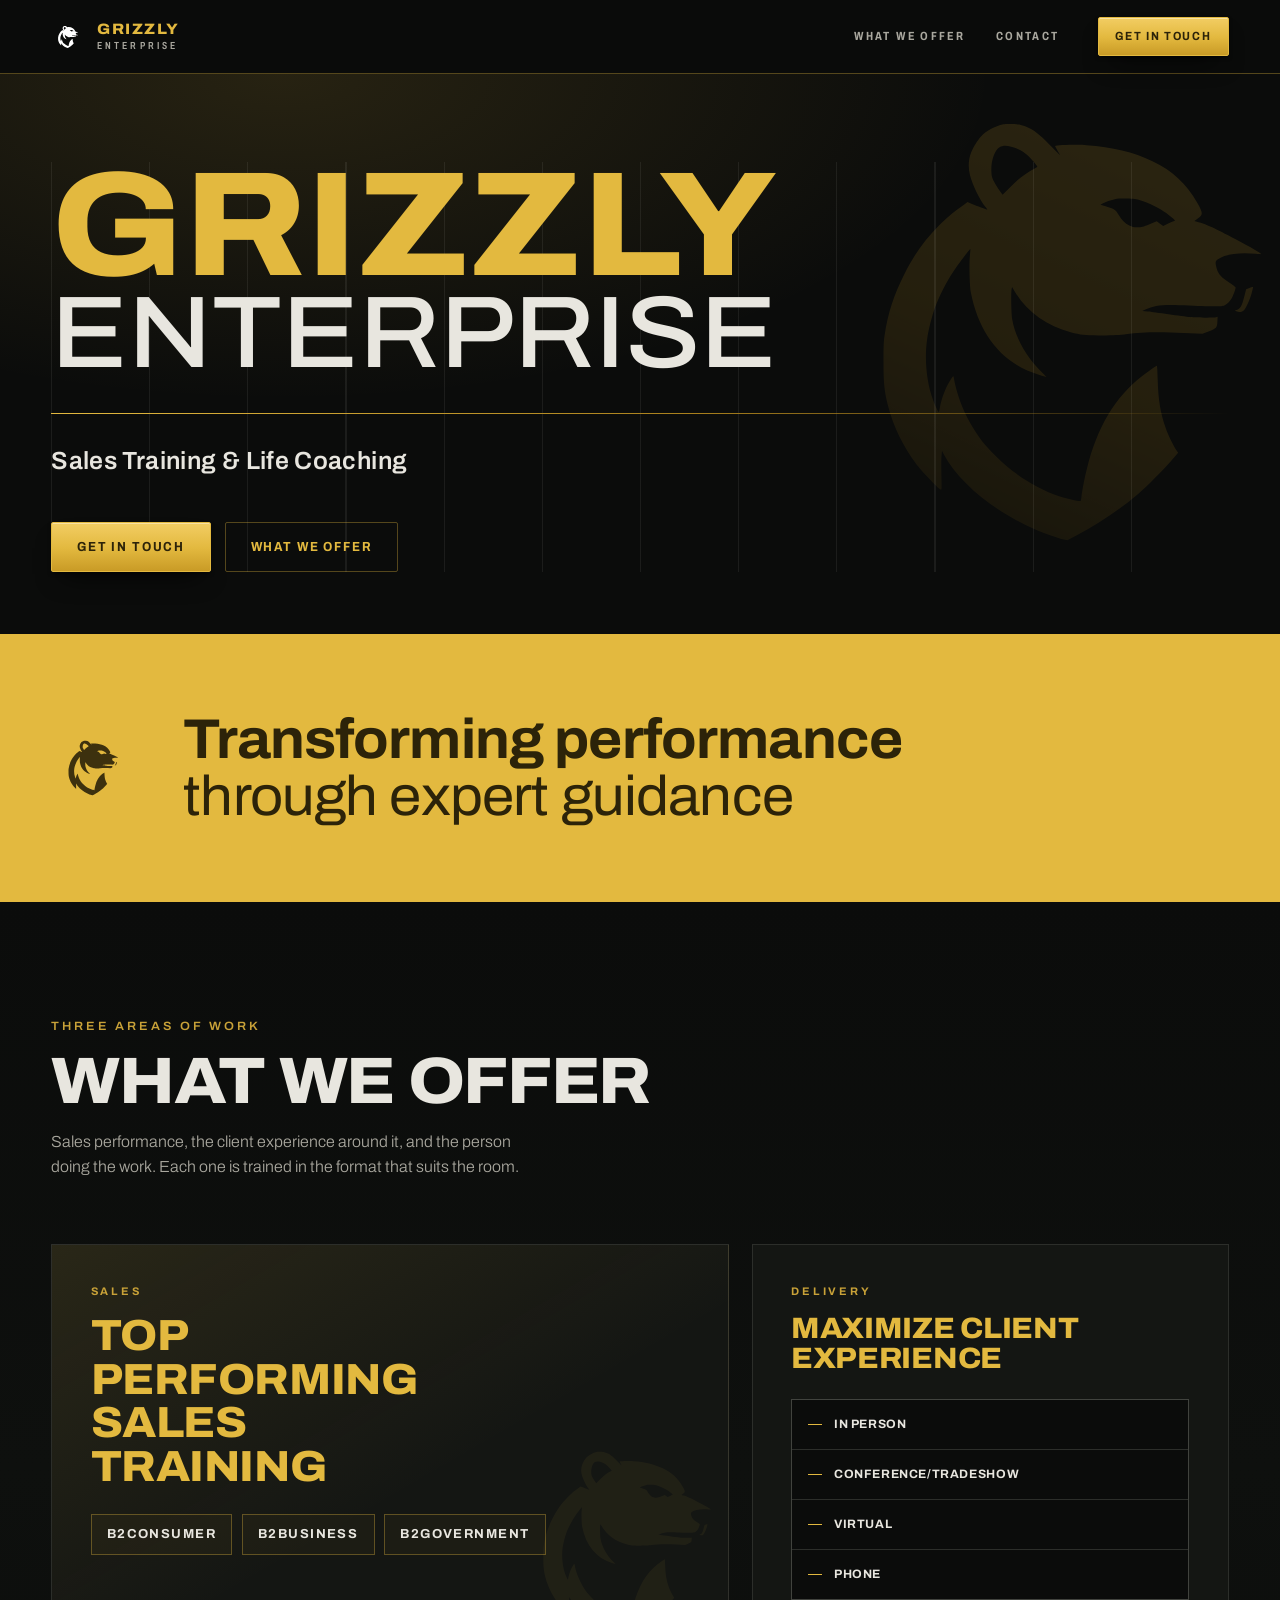
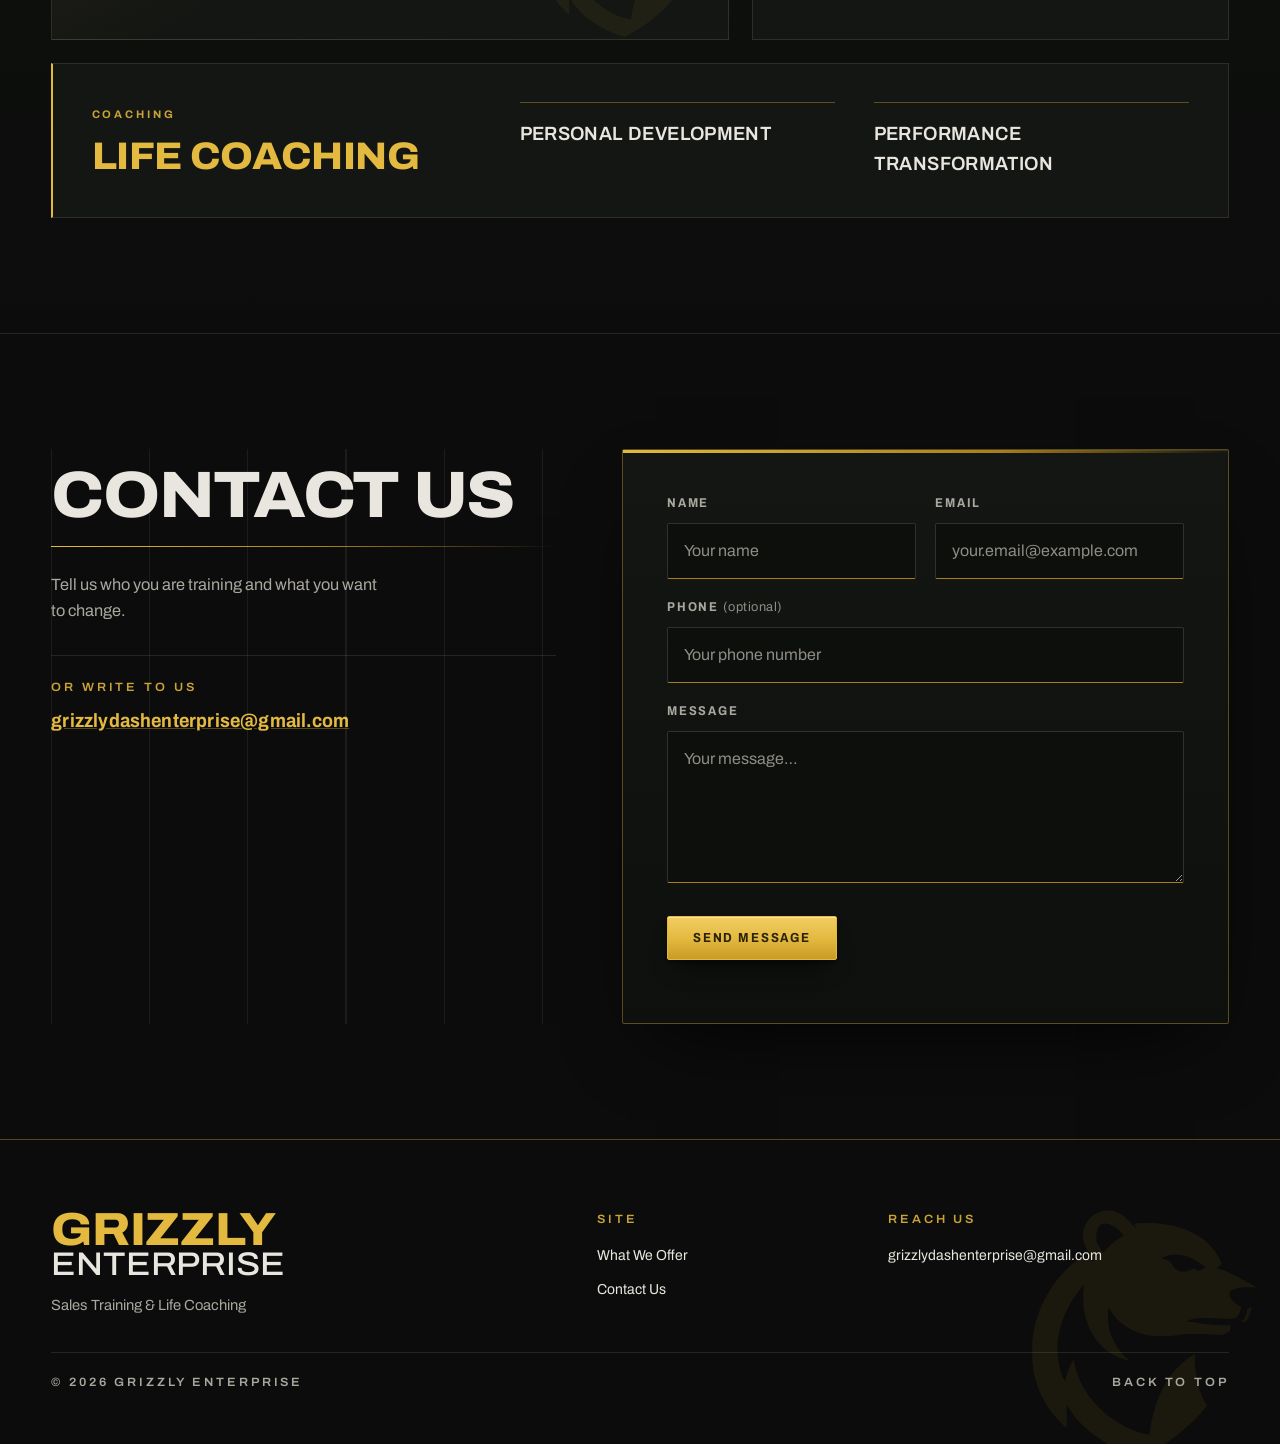
==== commit e74bb240: "feat: port bake-off round 1 onto the live site Cherry-picks the picked pieces from round 1 rather th" ====
--- a/index.html
+++ b/index.html
@@ -4,540 +4,293 @@
         <meta charset="UTF-8" />
         <meta name="viewport" content="width=device-width, initial-scale=1.0" />
         <meta name="color-scheme" content="dark" />
+        <meta name="theme-color" content="#0b0c0b" />
         <meta
             name="description"
-            content="Grizzly Enterprise — Sales training and life coaching."
+            content="Grizzly Enterprise - Sales training and life coaching"
         />
         <title>Grizzly Enterprise</title>
         <link rel="icon" type="image/svg+xml" href="icons/icon2.svg" />
         <link rel="preconnect" href="https://fonts.googleapis.com" />
+        <link rel="preconnect" href="https://fonts.gstatic.com" crossorigin />
         <link
-            rel="preconnect"
-            href="https://fonts.gstatic.com"
-            crossorigin
-        />
-        <link
-            href="https://fonts.googleapis.com/css2?family=Cinzel:wght@400;500;600;700;800;900&family=Cormorant+Garamond:ital,wght@0,300;0,400;0,500;0,600;0,700;1,300;1,400;1,500&family=Pinyon+Script&display=swap"
             rel="stylesheet"
+            href="https://fonts.googleapis.com/css2?family=Archivo:wdth,wght@62..125,300..800&display=swap"
         />
         <link rel="stylesheet" href="styles.css" />
+        <script>
+            /* The reveal styles hide their targets, so they are only armed once
+               a script is running to unhide them. Set before first paint. */
+            document.documentElement.classList.add('js');
+        </script>
+        <script src="script.js" defer></script>
     </head>
     <body>
-        <div class="grain" aria-hidden="true"></div>
-
-        <nav class="float-nav" aria-label="Section navigation">
-            <a href="#home">Home</a>
-            <span class="nav-mark" aria-hidden="true">◆</span>
-            <a href="#about">About</a>
-            <span class="nav-mark" aria-hidden="true">◆</span>
-            <a href="#services">Services</a>
-            <span class="nav-mark" aria-hidden="true">◆</span>
-            <a href="#contact">Contact</a>
-        </nav>
+        <a class="skip" href="#offer">Skip to content</a>
+
+        <header class="rail">
+            <div class="rail-in">
+                <a class="lock" href="#home">
+                    <img src="icons/icon2.svg" alt="" width="34" height="34" />
+                    <span class="lock-name">
+                        <b>Grizzly</b>
+                        <span>Enterprise</span>
+                    </span>
+                </a>
+                <nav aria-label="Primary">
+                    <a href="#offer">What We Offer</a>
+                    <a href="#contact">Contact</a>
+                </nav>
+                <a class="btn btn--gold rail-cta" href="#contact"
+                    >Get in touch</a
+                >
+            </div>
+        </header>
 
         <main>
             <section class="hero" id="home">
-                <div class="hero-content">
-                    <h1 class="hero-crest" aria-label="Grizzly Enterprise">
-                        <svg
-                            viewBox="0 0 400 400"
-                            class="crest-svg"
-                            aria-hidden="true"
-                        >
-                            <defs>
-                                <path
-                                    id="crest-top"
-                                    d="M 60 200 A 140 140 0 0 1 340 200"
-                                />
-                                <path
-                                    id="crest-bottom"
-                                    d="M 340 200 A 140 140 0 0 1 60 200"
-                                />
-                                <linearGradient
-                                    id="crestSheen"
-                                    x1="0%"
-                                    y1="0%"
-                                    x2="100%"
-                                    y2="0%"
-                                >
-                                    <stop offset="0%" stop-color="#d4af37" />
-                                    <stop offset="40%" stop-color="#d4af37" />
-                                    <stop offset="50%" stop-color="#f4e5a1" />
-                                    <stop offset="60%" stop-color="#d4af37" />
-                                    <stop offset="100%" stop-color="#d4af37" />
-                                    <animate
-                                        attributeName="x1"
-                                        values="-100%;100%"
-                                        dur="9s"
-                                        repeatCount="indefinite"
-                                    />
-                                    <animate
-                                        attributeName="x2"
-                                        values="0%;200%"
-                                        dur="9s"
-                                        repeatCount="indefinite"
-                                    />
-                                </linearGradient>
-                            </defs>
-                            <circle
-                                cx="200"
-                                cy="200"
-                                r="196"
-                                class="crest-ring crest-ring-outer"
-                            />
-                            <circle
-                                cx="200"
-                                cy="200"
-                                r="166"
-                                class="crest-ring crest-ring-dashed"
+                <div class="motif" aria-hidden="true"></div>
+                <div class="wrap ruled">
+                    <div class="hero-grid">
+                        <h1 class="wordmark reveal">
+                            <span class="wordmark-g">GRIZZLY</span>
+                            <span class="wordmark-e">ENTERPRISE</span>
+                        </h1>
+
+                        <hr class="rule hero-rule reveal" style="--d: 90ms" />
+
+                        <p class="tagline reveal" style="--d: 150ms">
+                            Sales Training &amp; Life Coaching
+                        </p>
+
+                        <div class="cta-row reveal" style="--d: 210ms">
+                            <a class="btn btn--gold" href="#contact"
+                                >Get in touch</a
                             >
-                                <animateTransform
-                                    attributeName="transform"
-                                    type="rotate"
-                                    from="0 200 200"
-                                    to="360 200 200"
-                                    dur="120s"
-                                    repeatCount="indefinite"
-                                />
-                            </circle>
-                            <text
-                                class="crest-text crest-text-top"
-                                fill="url(#crestSheen)"
+                            <a class="btn btn--ghost" href="#offer"
+                                >What We Offer</a
                             >
-                                <textPath
-                                    href="#crest-top"
-                                    startOffset="50%"
-                                    text-anchor="middle"
-                                >
-                                    GRIZZLY
-                                </textPath>
-                            </text>
-                            <text
-                                class="crest-text crest-text-bottom"
-                                fill="url(#crestSheen)"
-                            >
-                                <textPath
-                                    href="#crest-bottom"
-                                    startOffset="50%"
-                                    text-anchor="middle"
-                                >
-                                    ENTERPRISE
-                                </textPath>
-                            </text>
-                            <text
-                                x="20"
-                                y="208"
-                                class="crest-mark"
-                                text-anchor="middle"
-                            >◆</text>
-                            <text
-                                x="380"
-                                y="208"
-                                class="crest-mark"
-                                text-anchor="middle"
-                            >◆</text>
-                        </svg>
-                        <img src="icons/icon2.svg" alt="" class="crest-icon" />
-                    </h1>
-                    <p class="est-line">Est. 2024 · By appointment</p>
-                    <p class="subtitle">
-                        Sales Training &amp; Life Coaching<br />
-                        <em
-                            >Transforming performance through expert
-                            guidance.</em
-                        >
+                        </div>
+                    </div>
+                </div>
+            </section>
+
+            <section class="band" aria-label="Statement">
+                <div class="wrap band-inner">
+                    <span class="bear band-bear" aria-hidden="true"></span>
+                    <p class="reveal">
+                        Transforming performance
+                        <em>through expert guidance</em>
                     </p>
-                    <a href="#contact" class="hero-cta">
-                        <span class="cta-text">Begin a conversation</span>
-                    </a>
-                </div>
-            </section>
-
-            <section class="bio-section" id="about">
-                <div class="bio-container reveal">
-                    <div class="bio-portrait" aria-hidden="true">
-                        <svg viewBox="0 0 160 160">
-                            <circle
-                                cx="80"
-                                cy="80"
-                                r="76"
-                                fill="none"
-                                stroke="currentColor"
-                                stroke-width="1"
-                            />
-                            <circle
-                                cx="80"
-                                cy="80"
-                                r="68"
-                                fill="none"
-                                stroke="currentColor"
-                                stroke-width="1"
-                                stroke-dasharray="2 4"
-                            />
-                            <circle
-                                cx="80"
-                                cy="80"
-                                r="58"
-                                fill="none"
-                                stroke="currentColor"
-                                stroke-width="0.5"
-                                opacity="0.5"
-                            />
-                            <text
-                                x="80"
-                                y="102"
-                                text-anchor="middle"
-                                font-family="Cinzel"
-                                font-size="64"
-                                font-weight="700"
-                                fill="currentColor"
-                            >G</text>
-                        </svg>
-                    </div>
-                    <div class="bio-text">
-                        <h2 class="bio-heading">A practitioner&rsquo;s note.</h2>
-                        <p>
-                            Grizzly Enterprise has trained operators across
-                            consumer, business, and government sales floors for
-                            nearly a decade. We work with teams ready to be
-                            drilled — and individuals ready to be honest about
-                            what is in the way.
-                        </p>
-                        <p>
-                            The craft is the same at every tier: read the room,
-                            name the friction, ask for the close. The
-                            difference is the discipline that arrives at the
-                            meeting.
-                        </p>
-                        <p class="bio-signature">G. Enterprise</p>
-                    </div>
-                </div>
-            </section>
-
-            <section class="process-section">
-                <div class="process-container">
-                    <div class="ornament reveal" aria-hidden="true">
-                        <span class="rule-line"></span>
-                        <span class="diamond">◆</span>
-                        <span class="rule-line"></span>
-                    </div>
-                    <h2 class="section-title reveal" data-delay="1">
-                        The Process
-                    </h2>
-                    <p class="section-subtitle reveal" data-delay="2">
-                        <em>Three movements, taken in order.</em>
-                    </p>
-                    <div class="process-strip">
-                        <div class="process-step reveal" data-delay="1">
-                            <span class="process-num">01</span>
-                            <h4 class="process-title">Diagnose</h4>
-                            <p class="process-text">
-                                Read the friction. Surface the patterns. Name
-                                the problem cleanly.
-                            </p>
-                        </div>
-                        <div class="process-step reveal" data-delay="2">
-                            <span class="process-num">02</span>
-                            <h4 class="process-title">Train</h4>
-                            <p class="process-text">
-                                Drill the craft until the close lives in muscle
-                                memory.
-                            </p>
-                        </div>
-                        <div class="process-step reveal" data-delay="3">
-                            <span class="process-num">03</span>
-                            <h4 class="process-title">Deploy</h4>
-                            <p class="process-text">
-                                Step onto the floor. Measure outcomes. Refine.
-                                Repeat.
-                            </p>
-                        </div>
-                    </div>
-                </div>
-            </section>
-
-            <section class="services-section" id="services">
-                <div class="services-container">
-                    <div class="ornament reveal" aria-hidden="true">
-                        <span class="rule-line"></span>
-                        <span class="diamond">◆</span>
-                        <span class="rule-line"></span>
-                    </div>
-                    <h2 class="section-title reveal" data-delay="1">
-                        What We Offer
-                    </h2>
-                    <p class="section-subtitle reveal" data-delay="2">
-                        <em
-                            >Three disciplines, refined and delivered by
-                            request.</em
-                        >
-                    </p>
-                    <div class="services-grid">
-                        <article
-                            class="service-card reveal shimmer-on-reveal"
-                            data-delay="1"
-                        >
-                            <span class="service-emblem" aria-hidden="true"
-                                >I</span
-                            >
+                </div>
+            </section>
+
+            <section class="offer" id="offer" aria-labelledby="offer-title">
+                <div class="wrap">
+                    <div class="section-head reveal">
+                        <p class="eyebrow">Three areas of work</p>
+                        <h2 class="section-title" id="offer-title">
+                            What We Offer
+                        </h2>
+                        <p class="section-lede">
+                            Sales performance, the client experience around it,
+                            and the person doing the work. Each one is trained
+                            in the format that suits the room.
+                        </p>
+                    </div>
+
+                    <div class="offer-grid">
+                        <article class="card card--lead reveal">
+                            <span class="bear bear-ghost" aria-hidden="true"></span>
+                            <span class="card-index">Sales</span>
                             <h3 class="service-title">
-                                Top Performing Sales Training
+                                TOP PERFORMING SALES TRAINING
                             </h3>
-                            <ul class="service-list">
-                                <li>B2Consumer</li>
-                                <li>B2Business</li>
-                                <li>B2Government</li>
+                            <ul class="chips">
+                                <li>B2CONSUMER</li>
+                                <li>B2BUSINESS</li>
+                                <li>B2GOVERNMENT</li>
                             </ul>
                         </article>
+
                         <article
-                            class="service-card reveal shimmer-on-reveal"
-                            data-delay="2"
+                            class="card card--formats reveal"
+                            style="--d: 90ms"
                         >
-                            <span class="service-emblem" aria-hidden="true"
-                                >II</span
-                            >
+                            <span class="card-index">Delivery</span>
                             <h3 class="service-title">
-                                Maximize Client Experience
+                                MAXIMIZE CLIENT EXPERIENCE
                             </h3>
-                            <ul class="service-list">
-                                <li>In Person</li>
-                                <li>Conference / Tradeshow</li>
-                                <li>Virtual</li>
-                                <li>Phone</li>
+                            <ul class="tiles">
+                                <li>IN PERSON</li>
+                                <li>CONFERENCE/TRADESHOW</li>
+                                <li>VIRTUAL</li>
+                                <li>PHONE</li>
                             </ul>
                         </article>
+
                         <article
-                            class="service-card reveal shimmer-on-reveal"
-                            data-delay="3"
+                            class="card card--wide reveal"
+                            style="--d: 150ms"
                         >
-                            <span class="service-emblem" aria-hidden="true"
-                                >III</span
-                            >
-                            <h3 class="service-title">Life Coaching</h3>
-                            <ul class="service-list">
-                                <li>Personal Development</li>
-                                <li>Performance Transformation</li>
+                            <div>
+                                <span class="card-index">Coaching</span>
+                                <h3 class="service-title">LIFE COACHING</h3>
+                            </div>
+                            <ul class="splits">
+                                <li>PERSONAL DEVELOPMENT</li>
+                                <li>PERFORMANCE TRANSFORMATION</li>
                             </ul>
                         </article>
                     </div>
                 </div>
             </section>
 
-            <section class="testimonials-section">
-                <div class="testimonials-container">
-                    <div class="ornament reveal" aria-hidden="true">
-                        <span class="rule-line"></span>
-                        <span class="diamond">◆</span>
-                        <span class="rule-line"></span>
-                    </div>
-                    <h2 class="section-title reveal" data-delay="1">
-                        In Praise
-                    </h2>
-                    <p class="section-subtitle reveal" data-delay="2">
-                        <em>From the operators we have trained.</em>
+            <section
+                class="contact"
+                id="contact"
+                aria-labelledby="contact-title"
+            >
+                <div class="wrap ruled">
+                    <div class="contact-grid">
+                        <div class="contact-aside reveal">
+                            <h2 class="section-title" id="contact-title">
+                                Contact Us
+                            </h2>
+                            <hr class="rule contact-rule" />
+                            <p class="contact-say">
+                                Tell us who you are training and what you want
+                                to change.
+                            </p>
+                            <div class="direct">
+                                <p class="eyebrow">Or write to us</p>
+                                <a href="mailto:grizzlydashenterprise@gmail.com"
+                                    >grizzlydashenterprise@gmail.com</a
+                                >
+                            </div>
+                        </div>
+
+                        <div class="panel reveal" style="--d: 90ms">
+                            <form
+                                class="form"
+                                id="contactForm"
+                                action="https://formspree.io/f/mqanzkpa"
+                                method="POST"
+                            >
+                                <div class="field">
+                                    <label for="name">Name</label>
+                                    <input
+                                        type="text"
+                                        id="name"
+                                        name="name"
+                                        placeholder="Your name"
+                                        autocomplete="name"
+                                        required
+                                    />
+                                </div>
+                                <div class="field">
+                                    <label for="email">Email</label>
+                                    <input
+                                        type="email"
+                                        id="email"
+                                        name="email"
+                                        placeholder="your.email@example.com"
+                                        autocomplete="email"
+                                        required
+                                    />
+                                </div>
+                                <div class="field field--full">
+                                    <label for="phone"
+                                        >Phone
+                                        <span class="optional"
+                                            >(optional)</span
+                                        ></label
+                                    >
+                                    <input
+                                        type="tel"
+                                        id="phone"
+                                        name="phone"
+                                        placeholder="Your phone number"
+                                        autocomplete="tel"
+                                    />
+                                </div>
+                                <div class="field field--full">
+                                    <label for="message">Message</label>
+                                    <textarea
+                                        id="message"
+                                        name="message"
+                                        placeholder="Your message…"
+                                        required
+                                    ></textarea>
+                                </div>
+                                <button
+                                    type="submit"
+                                    class="btn btn--gold"
+                                    id="submitButton"
+                                >
+                                    Send Message
+                                </button>
+                                <div
+                                    class="msg"
+                                    id="formMessage"
+                                    role="status"
+                                    aria-live="polite"
+                                >
+                                    <span
+                                        class="msg-mark"
+                                        aria-hidden="true"
+                                    ></span>
+                                    <span
+                                        class="msg-text"
+                                        id="formMessageText"
+                                    ></span>
+                                </div>
+                            </form>
+                        </div>
+                    </div>
+                </div>
+            </section>
+        </main>
+
+        <footer class="foot">
+            <div class="foot-motif" aria-hidden="true"></div>
+            <div class="wrap">
+                <div class="foot-grid">
+                    <div class="foot-brand">
+                        <p class="foot-word">
+                            GRIZZLY<span>ENTERPRISE</span>
+                        </p>
+                        <p class="foot-tag">
+                            Sales Training &amp; Life Coaching
+                        </p>
+                    </div>
+                    <nav class="foot-col" aria-label="Sections">
+                        <p class="eyebrow">Site</p>
+                        <ul>
+                            <li><a href="#offer">What We Offer</a></li>
+                            <li><a href="#contact">Contact Us</a></li>
+                        </ul>
+                    </nav>
+                    <div class="foot-col">
+                        <p class="eyebrow">Reach us</p>
+                        <ul>
+                            <li>
+                                <a href="mailto:grizzlydashenterprise@gmail.com"
+                                    >grizzlydashenterprise@gmail.com</a
+                                >
+                            </li>
+                        </ul>
+                    </div>
+                </div>
+                <div class="foot-base">
+                    <p class="eyebrow eyebrow--mute">
+                        &copy; 2026 Grizzly Enterprise
                     </p>
-                    <div class="testimonials-grid">
-                        <article class="testimonial reveal" data-delay="1">
-                            <p class="testimonial-quote">
-                                &ldquo;Our close rate jumped forty percent in
-                                two months. Worth every dollar.&rdquo;
-                            </p>
-                            <p class="testimonial-attr">
-                                — VP Sales, mid-market SaaS
-                            </p>
-                        </article>
-                        <article class="testimonial reveal" data-delay="2">
-                            <p class="testimonial-quote">
-                                &ldquo;Direct, demanding, and effective. We
-                                hired him twice.&rdquo;
-                            </p>
-                            <p class="testimonial-attr">
-                                — Founder, government services
-                            </p>
-                        </article>
-                        <article class="testimonial reveal" data-delay="3">
-                            <p class="testimonial-quote">
-                                &ldquo;He doesn&rsquo;t coach you to feel
-                                better. He coaches you to be better.&rdquo;
-                            </p>
-                            <p class="testimonial-attr">
-                                — Senior Account Executive
-                            </p>
-                        </article>
-                    </div>
-                </div>
-            </section>
-
-            <section class="contact-section" id="contact">
-                <div class="contact-container reveal">
-                    <div class="ornament" aria-hidden="true">
-                        <span class="rule-line"></span>
-                        <span class="diamond">◆</span>
-                        <span class="rule-line"></span>
-                    </div>
-                    <h2 class="contact-title">Contact Us</h2>
-                    <p class="contact-subtitle">
-                        <em>A reply lands inside two business days.</em>
-                    </p>
-                    <form
-                        class="contact-form"
-                        id="contactForm"
-                        action="https://formspree.io/f/mqanzkpa"
-                        method="POST"
+                    <a class="eyebrow eyebrow--mute foot-top" href="#home"
+                        >Back to top</a
                     >
-                        <div class="form-group">
-                            <label for="name">Name</label>
-                            <input
-                                type="text"
-                                id="name"
-                                name="name"
-                                placeholder="Your name"
-                                required
-                            />
-                        </div>
-                        <div class="form-group">
-                            <label for="email">Email</label>
-                            <input
-                                type="email"
-                                id="email"
-                                name="email"
-                                placeholder="your.email@example.com"
-                                required
-                            />
-                        </div>
-                        <div class="form-group">
-                            <label for="phone"
-                                >Phone
-                                <span class="optional">(optional)</span></label
-                            >
-                            <input
-                                type="tel"
-                                id="phone"
-                                name="phone"
-                                placeholder="Your phone number"
-                            />
-                        </div>
-                        <div class="form-group">
-                            <label for="message">Message</label>
-                            <textarea
-                                id="message"
-                                name="message"
-                                placeholder="How can we help?"
-                                required
-                            ></textarea>
-                        </div>
-                        <button type="submit" class="submit-button">
-                            <span class="cta-text">Send Message</span>
-                        </button>
-                        <div class="form-message" id="formMessage"></div>
-                    </form>
-                    <p class="contact-signature">G. Enterprise</p>
-                </div>
-            </section>
-        </main>
-
-        <footer class="hallmarks-section" aria-label="Hallmarks">
-            <div class="hallmarks-row">
-                <span class="hallmark" title="Maker">
-                    <svg viewBox="0 0 30 30">
-                        <circle
-                            cx="15"
-                            cy="15"
-                            r="13"
-                            fill="none"
-                            stroke="currentColor"
-                            stroke-width="1"
-                        />
-                        <text
-                            x="15"
-                            y="20"
-                            text-anchor="middle"
-                            font-family="Cinzel"
-                            font-size="13"
-                            font-weight="700"
-                            fill="currentColor"
-                        >G</text>
-                    </svg>
-                </span>
-                <span class="hallmark" title="Lozenge">
-                    <svg viewBox="0 0 30 30">
-                        <polygon
-                            points="15,4 26,15 15,26 4,15"
-                            fill="none"
-                            stroke="currentColor"
-                            stroke-width="1"
-                        />
-                        <circle cx="15" cy="15" r="2" fill="currentColor" />
-                    </svg>
-                </span>
-                <span class="hallmark" title="Mark">
-                    <svg viewBox="0 0 30 30">
-                        <rect
-                            x="3"
-                            y="3"
-                            width="24"
-                            height="24"
-                            fill="none"
-                            stroke="currentColor"
-                            stroke-width="1"
-                        />
-                        <image
-                            href="icons/icon2.svg"
-                            x="6"
-                            y="6"
-                            width="18"
-                            height="18"
-                        />
-                    </svg>
-                </span>
-                <span class="hallmark" title="Quality">
-                    <svg viewBox="0 0 30 30">
-                        <circle
-                            cx="15"
-                            cy="15"
-                            r="13"
-                            fill="none"
-                            stroke="currentColor"
-                            stroke-width="1"
-                        />
-                        <text
-                            x="15"
-                            y="20"
-                            text-anchor="middle"
-                            font-size="13"
-                            fill="currentColor"
-                        >✦</text>
-                    </svg>
-                </span>
-                <span class="hallmark hallmark-wide" title="Year">
-                    <svg viewBox="0 0 60 30">
-                        <rect
-                            x="2"
-                            y="3"
-                            width="56"
-                            height="24"
-                            fill="none"
-                            stroke="currentColor"
-                            stroke-width="1"
-                        />
-                        <text
-                            x="30"
-                            y="20"
-                            text-anchor="middle"
-                            font-family="Cinzel"
-                            font-size="11"
-                            font-weight="500"
-                            letter-spacing="2"
-                            fill="currentColor"
-                        >MMXXIV</text>
-                    </svg>
-                </span>
+                </div>
             </div>
-            <p class="colophon">
-                &copy; Grizzly Enterprise &middot; All operators reserved.
-            </p>
         </footer>
-
-        <script src="script.js"></script>
     </body>
 </html>
--- a/styles.css
+++ b/styles.css
@@ -1,1023 +1,1050 @@
-/* ===========================================================
-   GRIZZLY ENTERPRISE — Luxury crest, iterated.
-   Original luxury palette (black · gold · silver), refined.
-   Cinzel for engraved caps, Cormorant Garamond for body,
-   Pinyon Script for the signature flourish.
-   =========================================================== */
+/* ==========================================================================
+   Grizzly Enterprise
+   Round 1 port. Provenance, per section:
+     wordmark    lettering from entry A, scale from entry B
+     tagline     entry B
+     rail + CTA  entry B
+     band        entry A, carrying the site's own tagline
+     offer       entry A
+     contact     entry B
+     footer      entry B's layout, entry A's lettering
+   ========================================================================== */
+
+:root {
+    /* board module — the spacing unit the layout counts in */
+    --mod: 88px;
+    --rail-h: 74px;
+    --pad: clamp(1.25rem, 4vw, 4rem);
+    --measure: calc(var(--mod) * 15);
+    --ease: cubic-bezier(0.16, 1, 0.3, 1);
+
+    /* ground */
+    --slate: #0b0c0b;
+    --slate-2: #0d0f0d;
+    --panel: #141613;
+
+    /* marker */
+    --gold: #e3b93f;
+    --gold-lit: #f2cd63;
+    --gold-ink: #2c2309;
+
+    /* Gradients and hairlines only — never text. It measures 3.4:1 on the
+       page ground, which is why small gold copy uses --gold-label instead. */
+    --gold-deep: #a87f1c;
+
+    /* The pinned floor for gold text below 18px: >= 7:1 on every ground here. */
+    --gold-label: #c9a238;
+
+    /* chalk */
+    --chalk: #e8e6df;
+    --dim: #a9a79e;
+    --faint: #8e8c84;
+
+    /* lines */
+    --rule: rgba(227, 185, 63, 0.34);
+    --hair: rgba(232, 230, 223, 0.11);
+
+    /* state */
+    --ok-line: rgba(126, 205, 150, 0.55);
+    --ok-text: #bfe6cb;
+    --no-line: rgba(232, 124, 112, 0.55);
+    --no-text: #f5c9c3;
+
+    /* The bear stays a real file, referenced once. */
+    --bear: url('icons/icon2.svg');
+
+    accent-color: var(--gold);
+    caret-color: var(--gold);
+}
 
 * {
+    box-sizing: border-box;
+}
+
+html {
+    /* Every in-page target clears the fixed rail. Anchors are left to the
+       browser, so the hash updates and focus follows the jump. */
+    scroll-padding-top: calc(var(--rail-h) + 1.5rem);
+    scroll-behavior: smooth;
+    -webkit-text-size-adjust: 100%;
+}
+
+body {
     margin: 0;
+    padding-top: var(--rail-h);
+    background: var(--slate);
+    color: var(--chalk);
+    font-family: 'Archivo', 'Helvetica Neue', Helvetica, Arial, 'Segoe UI',
+        system-ui, sans-serif;
+    font-size: 1rem;
+    line-height: 1.55;
+    font-synthesis-weight: none;
+    -webkit-font-smoothing: antialiased;
+    -webkit-tap-highlight-color: rgba(227, 185, 63, 0.18);
+}
+
+h1,
+h2,
+h3,
+p,
+ul,
+figure {
+    margin: 0;
+}
+
+ul {
     padding: 0;
-    box-sizing: border-box;
-}
-
-:root {
-    /* Original palette — preserved */
-    --gold: #d4af37;
-    --gold-dark: #b8941f;
-    --gold-light: #f4e5a1;
-    --black: #000000;
-    --black-dark: #1a1a1a;
-    --silver: #c0c0c0;
-    --silver-dark: #808080;
-    --white: #ffffff;
-
-    --gold-10: rgba(212, 175, 55, 0.1);
-    --gold-15: rgba(212, 175, 55, 0.15);
-    --gold-20: rgba(212, 175, 55, 0.2);
-    --gold-30: rgba(212, 175, 55, 0.3);
-    --gold-50: rgba(212, 175, 55, 0.5);
-    --white-05: rgba(255, 255, 255, 0.05);
-    --white-10: rgba(255, 255, 255, 0.1);
-    --white-15: rgba(255, 255, 255, 0.15);
-    --silver-50: rgba(192, 192, 192, 0.5);
-    --black-50: rgba(0, 0, 0, 0.5);
-
-    --success-bg: rgba(34, 197, 94, 0.2);
-    --success-border: rgba(34, 197, 94, 0.5);
-    --success-text: #4ade80;
-    --error-bg: rgba(239, 68, 68, 0.2);
-    --error-border: rgba(239, 68, 68, 0.5);
-    --error-text: #f87171;
-
-    --display: 'Cinzel', 'Trajan Pro', 'Times New Roman', serif;
-    --body: 'Cormorant Garamond', 'Garamond', 'Times New Roman', serif;
-    --script: 'Pinyon Script', 'Apple Chancery', cursive;
-
-    --ease-out: cubic-bezier(0.22, 0.61, 0.36, 1);
-}
-
-html {
-    scroll-behavior: smooth;
-    color-scheme: dark;
-}
-
-body {
-    font-family: var(--body);
-    font-weight: 400;
-    font-size: 1.1rem;
-    line-height: 1.6;
-    color: var(--silver);
-    background: var(--black);
-    overflow-x: hidden;
-    -webkit-font-smoothing: antialiased;
-    text-rendering: optimizeLegibility;
-}
-
-::selection {
+}
+
+a {
+    color: inherit;
+    touch-action: manipulation;
+}
+
+img {
+    max-width: 100%;
+}
+
+:focus-visible {
+    outline: 2px solid var(--gold-lit);
+    outline-offset: 3px;
+}
+
+.skip {
+    position: absolute;
+    left: -9999px;
+    top: 0;
+    z-index: 80;
+    padding: 0.85rem 1.25rem;
     background: var(--gold);
-    color: var(--black);
-}
-
-/* Subtle grain — leather/print texture */
-.grain {
+    color: var(--gold-ink);
+    font-weight: 700;
+    text-decoration: none;
+}
+.skip:focus {
+    left: 0;
+}
+
+/* ---------- shell ------------------------------------------------------- */
+
+.wrap {
+    width: 100%;
+    max-width: var(--measure);
+    margin-inline: auto;
+    padding-inline: max(var(--pad), env(safe-area-inset-left));
+    position: relative;
+    z-index: 1;
+}
+
+/* The twelve-column ruling, drawn behind the sections that sit on the grid. */
+.ruled::before {
+    content: '';
+    position: absolute;
+    inset-block: 0;
+    inset-inline: var(--pad);
+    pointer-events: none;
+    background-image: repeating-linear-gradient(
+        90deg,
+        var(--hair) 0 1px,
+        transparent 1px calc(100% / 12)
+    );
+    opacity: 0.7;
+}
+
+.rule {
+    height: 1px;
+    border: 0;
+    margin: 0;
+    background: linear-gradient(
+        90deg,
+        var(--gold) 0%,
+        var(--gold-deep) 55%,
+        rgba(168, 127, 28, 0) 100%
+    );
+}
+
+/* Shared micro-label. Gold at this size, so it uses the pinned floor. */
+.eyebrow {
+    font-size: 0.75rem;
+    font-weight: 600;
+    font-stretch: 105%;
+    letter-spacing: 0.24em;
+    text-transform: uppercase;
+    color: var(--gold-label);
+}
+.eyebrow--mute {
+    color: var(--dim);
+}
+
+/* ---------- rail -------------------------------------------------------- */
+
+.rail {
     position: fixed;
-    inset: 0;
-    z-index: 100;
-    pointer-events: none;
-    background-image: url("data:image/svg+xml;utf8,<svg xmlns='http://www.w3.org/2000/svg' width='240' height='240'><filter id='n'><feTurbulence type='fractalNoise' baseFrequency='0.9' numOctaves='2' stitchTiles='stitch'/></filter><rect width='240' height='240' filter='url(%23n)' opacity='0.6'/></svg>");
-    mix-blend-mode: overlay;
-    opacity: 0.09;
-}
-
-/* ============== ORNAMENT (gold rule + diamond) ============== */
-.ornament {
+    inset: 0 0 auto 0;
+    z-index: 60;
+    height: var(--rail-h);
+    background: rgba(11, 12, 11, 0.86);
+    -webkit-backdrop-filter: blur(16px) saturate(1.3);
+    backdrop-filter: blur(16px) saturate(1.3);
+    border-bottom: 1px solid var(--rule);
+}
+
+.rail-in {
     display: flex;
     align-items: center;
-    justify-content: center;
-    gap: 1rem;
-    width: 100%;
-    max-width: 320px;
-    margin: 0 auto 1.5rem;
-    color: var(--gold);
-}
-.rule-line {
-    flex: 1;
-    height: 1px;
-    background: linear-gradient(
-        90deg,
-        transparent,
-        var(--gold-50),
-        transparent
-    );
-}
-.diamond {
-    font-size: 0.7rem;
-    color: var(--gold);
-    text-shadow: 0 0 14px var(--gold-50);
-}
-
-/* ====================== HERO ====================== */
-.hero {
-    position: relative;
+    gap: clamp(1rem, 3vw, 2.75rem);
+    height: 100%;
+    max-width: var(--measure);
+    margin-inline: auto;
+    padding-inline: max(var(--pad), env(safe-area-inset-left));
+}
+
+.lock {
+    display: flex;
+    align-items: center;
+    gap: 0.75rem;
+    text-decoration: none;
+    margin-inline-end: auto;
+}
+.lock img {
+    width: 34px;
+    height: 34px;
+    display: block;
+}
+.lock-name {
     display: flex;
     flex-direction: column;
-    align-items: center;
-    justify-content: center;
-    text-align: center;
-    padding: clamp(2rem, 10vh, 6rem) 2rem 4rem;
-    background: var(--black);
-    min-height: 100vh;
-    overflow: hidden;
-}
-.hero::before {
-    content: '';
-    position: absolute;
-    inset: 0;
-    pointer-events: none;
-    background: radial-gradient(
-            ellipse at 20% 5%,
-            var(--gold-15) 0%,
-            transparent 50%
-        ),
-        radial-gradient(
-            ellipse at 80% 5%,
-            var(--gold-10) 0%,
-            transparent 55%
-        ),
-        radial-gradient(
-            ellipse at 50% 100%,
-            var(--gold-10) 0%,
-            transparent 55%
-        );
-}
-
-.hero-content {
-    position: relative;
-    z-index: 1;
-    width: 100%;
-    max-width: 1400px;
-}
-
-/* HERO CREST — circular seal with curved name */
-.hero-crest {
-    position: relative;
-    width: clamp(280px, 50vw, 540px);
-    aspect-ratio: 1;
-    margin: 0 auto 1rem;
-    /* Pressed-wax-seal feel: warm gold halo + soft inner shadow */
-    filter: drop-shadow(0 0 32px var(--gold-30))
-        drop-shadow(0 6px 12px rgba(0, 0, 0, 0.55));
-    animation: fadeInUp 1.1s var(--ease-out) 0.3s both;
-}
-.crest-svg {
-    width: 100%;
-    height: 100%;
-    overflow: visible;
-    display: block;
-}
-.crest-ring {
-    fill: none;
-    stroke-width: 1;
-}
-/* Outer solid ring — drawn on entrance */
-.crest-ring-outer {
-    stroke: var(--gold-50);
-    stroke-dasharray: 1232; /* ≈ 2 * π * 196 */
-    stroke-dashoffset: 1232;
-    animation: drawRing 1.8s var(--ease-out) 0.5s forwards;
-}
-@keyframes drawRing {
-    to {
-        stroke-dashoffset: 0;
-    }
-}
-/* Inner dashed ring — slow rotation handled by SVG <animateTransform> */
-.crest-ring-dashed {
-    stroke: var(--gold-30);
-    stroke-dasharray: 3 6;
-}
-.crest-text {
-    font-family: var(--display);
+    line-height: 1;
+}
+.lock-name b {
+    font-size: 0.94rem;
+    font-weight: 800;
+    font-stretch: 108%;
+    letter-spacing: 0.1em;
+    text-transform: uppercase;
+    color: var(--gold);
+}
+.lock-name span {
+    font-size: 0.64rem;
     font-weight: 600;
-    text-transform: uppercase;
-}
-.crest-text-top {
-    font-size: 42px;
-    letter-spacing: 6px;
-}
-.crest-text-bottom {
-    font-size: 32px;
-    letter-spacing: 3px;
-}
-.crest-mark {
-    font-family: var(--body);
-    font-size: 16px;
-    fill: var(--gold);
-}
-.crest-icon {
-    position: absolute;
-    top: 50%;
-    left: 50%;
-    width: 38%;
-    height: auto;
-    transform: translate(-50%, -50%);
-    /* Pressed-wax inner detail */
-    filter: drop-shadow(0 0 20px var(--gold-30))
-        drop-shadow(0 2px 1px rgba(0, 0, 0, 0.6));
-    animation: breathe 6s ease-in-out 2.4s infinite;
-    transform-origin: center;
-}
-@keyframes breathe {
-    0%,
-    100% {
-        transform: translate(-50%, -50%) scale(1);
-    }
-    50% {
-        transform: translate(-50%, -50%) scale(1.018);
-    }
-}
-
-/* "Est. 2024 · By appointment" — small caps line below crest */
-.est-line {
-    font-family: var(--display);
-    font-weight: 400;
-    font-size: 0.72rem;
-    letter-spacing: 0.34em;
-    text-transform: uppercase;
-    color: var(--silver-dark);
-    margin: 0 auto 1.75rem;
-    animation: fadeInUp 1.3s var(--ease-out) 0.65s both;
-}
-
-.subtitle {
-    font-family: var(--body);
-    font-size: clamp(1.05rem, 2vw, 1.5rem);
-    color: var(--silver);
-    font-weight: 400;
-    letter-spacing: 0.04em;
-    line-height: 1.6;
-    margin: 0 auto 2.75rem;
-    max-width: 720px;
-    animation: fadeInUp 1.2s var(--ease-out) 0.85s both;
-}
-.subtitle em {
-    font-style: italic;
-    color: var(--gold-light);
-    font-weight: 400;
-}
-
-/* ====================== CTA (hero-cta + submit-button share .cta-text) ====================== */
-.hero-cta {
-    position: relative;
-    overflow: hidden;
-    display: inline-block;
-    font-family: var(--display);
-    font-weight: 500;
-    font-size: clamp(0.85rem, 1.1vw, 0.95rem);
-    text-transform: uppercase;
-    letter-spacing: 0.25em;
-    color: var(--black);
-    background: linear-gradient(
-        135deg,
-        var(--gold) 0%,
-        var(--gold-dark) 100%
-    );
-    border: 1px solid var(--gold);
-    padding: 1.15rem 2.6rem;
-    border-radius: 50px;
-    text-decoration: none;
-    box-shadow: 0 10px 30px var(--gold-20);
-    transition: background 280ms ease, box-shadow 280ms ease,
-        transform 200ms ease;
-    animation: fadeInUp 1.3s var(--ease-out) 1.05s both;
-}
-.hero-cta:hover {
-    background: linear-gradient(
-        135deg,
-        var(--gold-light) 0%,
-        var(--gold) 100%
-    );
-    box-shadow: 0 14px 40px var(--gold-50);
-    transform: translateY(-2px);
-}
-
-/* Click ripple — rendered by JS as a child .ripple element */
-.ripple {
-    position: absolute;
-    width: 8px;
-    height: 8px;
-    border-radius: 50%;
-    background: rgba(255, 255, 255, 0.4);
-    transform: translate(-50%, -50%);
-    animation: ripple 0.7s ease-out forwards;
-    pointer-events: none;
-}
-@keyframes ripple {
-    to {
-        transform: translate(-50%, -50%) scale(40);
-        opacity: 0;
-    }
-}
-
-/* ====================== BIO ====================== */
-.bio-section {
-    position: relative;
-    padding: clamp(4rem, 10vh, 7rem) 2rem;
-    background: var(--black);
-}
-.bio-section::before {
-    content: '';
-    position: absolute;
-    inset: 0;
-    pointer-events: none;
-    background: radial-gradient(
-        ellipse at 30% 50%,
-        var(--gold-10) 0%,
-        transparent 60%
-    );
-}
-
-.bio-container {
-    position: relative;
-    max-width: 980px;
-    margin: 0 auto;
-    display: grid;
-    grid-template-columns: auto 1fr;
-    gap: clamp(2rem, 4vw, 3.5rem);
-    align-items: center;
-    background: var(--white-05);
-    backdrop-filter: blur(10px);
-    -webkit-backdrop-filter: blur(10px);
-    border: 1px solid var(--gold-30);
-    border-radius: 20px;
-    padding: clamp(2rem, 4vw, 3rem);
-    box-shadow: 0 20px 60px var(--black-50), 0 0 40px var(--gold-10);
-}
-.bio-container::before {
-    content: '';
-    position: absolute;
-    inset: 10px;
-    border: 1px dashed var(--gold-15);
-    border-radius: 14px;
-    pointer-events: none;
-}
-
-.bio-portrait {
-    width: clamp(120px, 16vw, 180px);
-    aspect-ratio: 1;
-    color: var(--gold);
-    filter: drop-shadow(0 0 18px var(--gold-30));
-}
-.bio-portrait svg {
-    width: 100%;
-    height: 100%;
-    display: block;
-}
-
-.bio-text {
-    text-align: left;
-}
-.bio-heading {
-    font-family: var(--display);
-    font-weight: 500;
-    font-size: clamp(1.4rem, 2.4vw, 1.9rem);
-    color: var(--gold);
-    letter-spacing: 0.05em;
-    text-transform: none;
-    margin-bottom: 1.25rem;
-    text-shadow: 0 1px 0 var(--gold-light), 0 -1px 0 var(--gold-dark),
-        0 0 20px var(--gold-15);
-}
-.bio-text p {
-    font-family: var(--body);
-    font-size: clamp(1.05rem, 1.4vw, 1.2rem);
-    line-height: 1.7;
-    color: var(--silver);
-    margin-bottom: 1rem;
-}
-.bio-text p:last-of-type:not(.bio-signature) {
-    margin-bottom: 0;
-}
-.bio-signature {
-    font-family: var(--script) !important;
-    font-size: clamp(2.4rem, 4.2vw, 3.2rem) !important;
-    color: var(--gold) !important;
-    text-align: right;
-    line-height: 0.9;
-    margin: 1rem 0 0 !important;
-    letter-spacing: 0;
-    text-shadow: 0 0 16px var(--gold-30);
-}
-
-/* ====================== PROCESS ====================== */
-.process-section {
-    position: relative;
-    padding: clamp(4rem, 10vh, 8rem) 2rem;
-    background: linear-gradient(
-        180deg,
-        var(--black) 0%,
-        var(--black-dark) 100%
-    );
-}
-.process-container {
-    max-width: 1100px;
-    margin: 0 auto;
-    text-align: center;
-}
-.process-strip {
-    display: grid;
-    grid-template-columns: repeat(auto-fit, minmax(260px, 1fr));
-    gap: clamp(1.5rem, 3vw, 2rem);
-    margin-top: 1rem;
-    text-align: left;
-}
-.process-step {
-    position: relative;
-    padding: 2rem 1.5rem 1.75rem;
-    border: 1px dashed var(--gold-30);
-    border-radius: 8px;
-}
-.process-num {
-    display: block;
-    font-family: var(--display);
-    font-weight: 400;
-    font-size: 2.5rem;
-    color: transparent;
-    -webkit-text-stroke: 1px var(--gold-50);
-    line-height: 1;
-    margin-bottom: 0.75rem;
-}
-.process-title {
-    font-family: var(--display);
-    font-weight: 600;
-    font-size: 1.3rem;
-    color: var(--gold);
-    text-transform: uppercase;
-    letter-spacing: 0.18em;
-    margin-bottom: 0.65rem;
-    text-shadow: 0 0 18px var(--gold-15);
-}
-.process-text {
-    font-family: var(--body);
-    font-size: 1.05rem;
-    line-height: 1.6;
-    color: var(--silver);
-}
-
-/* ====================== SERVICES ====================== */
-.services-section {
-    position: relative;
-    padding: clamp(4rem, 10vh, 8rem) 2rem;
-    background: linear-gradient(
-        180deg,
-        var(--black-dark) 0%,
-        var(--black) 100%
-    );
-}
-.services-container {
-    max-width: 1200px;
-    margin: 0 auto;
-    text-align: center;
-}
-
-/* Section heads — gold-foil sheen via layered shadows */
-.section-title {
-    font-family: var(--display);
-    font-weight: 600;
-    font-size: clamp(2rem, 4.5vw, 3.25rem);
-    color: var(--gold);
-    text-transform: uppercase;
-    letter-spacing: clamp(0.15rem, 0.5vw, 0.4rem);
-    line-height: 1.1;
-    margin-bottom: 0.75rem;
-    text-shadow: 0 1px 0 var(--gold-light), 0 -1px 0 var(--gold-dark),
-        0 0 30px var(--gold-20);
-}
-.section-subtitle {
-    font-family: var(--body);
-    font-size: clamp(1rem, 1.5vw, 1.25rem);
-    color: var(--silver);
-    margin-bottom: 4rem;
-}
-.section-subtitle em {
-    font-style: italic;
-    color: var(--gold-light);
-}
-
-.services-grid {
-    display: grid;
-    grid-template-columns: repeat(auto-fit, minmax(300px, 1fr));
-    gap: 2rem;
-    text-align: left;
-}
-
-.service-card {
-    position: relative;
-    background: var(--white-05);
-    backdrop-filter: blur(10px);
-    -webkit-backdrop-filter: blur(10px);
-    border: 1px solid var(--gold-30);
-    border-radius: 20px;
-    padding: 2.5rem 2.25rem 2.25rem;
-    box-shadow: 0 20px 60px var(--black-50), 0 0 40px var(--gold-10);
-    transition: transform 350ms ease, box-shadow 350ms ease,
-        border-color 350ms ease;
-    overflow: hidden;
-}
-/* Tooled-leather edge: dashed inner hairline */
-.service-card::before {
-    content: '';
-    position: absolute;
-    inset: 10px;
-    border: 1px dashed var(--gold-15);
-    border-radius: 14px;
-    pointer-events: none;
-    transition: border-color 350ms ease;
-}
-.service-card:hover {
-    transform: translateY(-6px);
-    box-shadow: 0 28px 80px var(--black-50), 0 0 60px var(--gold-30);
-    border-color: var(--gold-50);
-}
-.service-card:hover::before {
-    border-color: var(--gold-30);
-}
-
-/* One-shot border shimmer when card scrolls in */
-.shimmer-on-reveal.is-visible {
-    animation: cardShimmer 1.6s ease 0.4s 1;
-}
-@keyframes cardShimmer {
-    0%,
-    100% {
-        border-color: var(--gold-30);
-        box-shadow: 0 20px 60px var(--black-50), 0 0 40px var(--gold-10);
-    }
-    50% {
-        border-color: var(--gold-50);
-        box-shadow: 0 24px 70px var(--black-50), 0 0 60px var(--gold-30);
-    }
-}
-
-/* Outline-only Roman numeral emblems — recede as detail */
-.service-emblem {
-    position: absolute;
-    top: 1.2rem;
-    right: 1.5rem;
-    font-family: var(--display);
-    font-weight: 600;
-    font-size: 1.1rem;
-    letter-spacing: 0.18em;
-    color: transparent;
-    -webkit-text-stroke: 1px var(--gold-50);
-}
-
-.service-title {
-    font-family: var(--display);
-    font-weight: 600;
-    font-size: clamp(1.25rem, 2.4vw, 1.7rem);
-    color: var(--gold);
-    text-transform: uppercase;
-    letter-spacing: clamp(0.08rem, 0.3vw, 0.2rem);
-    line-height: 1.2;
-    margin-bottom: 1.25rem;
-    text-shadow: 0 1px 0 var(--gold-light), 0 -1px 0 var(--gold-dark),
-        0 0 20px var(--gold-15);
-}
-
-.service-list {
-    list-style: none;
-    padding: 0;
-    margin: 0;
-}
-.service-list li {
-    font-family: var(--body);
-    font-size: clamp(1rem, 1.4vw, 1.2rem);
-    font-weight: 400;
-    color: var(--silver);
-    letter-spacing: 0.04em;
-    margin-bottom: 0.65rem;
-    padding-left: 1.5rem;
-    position: relative;
-    line-height: 1.5;
-}
-.service-list li::before {
-    content: '◆';
-    font-size: 0.55rem;
-    color: var(--gold);
-    position: absolute;
-    left: 0;
-    top: 0.6em;
-    text-shadow: 0 0 8px var(--gold-30);
-}
-
-/* ====================== TESTIMONIALS ====================== */
-.testimonials-section {
-    position: relative;
-    padding: clamp(4rem, 10vh, 8rem) 2rem;
-    background: var(--black);
-}
-.testimonials-container {
-    max-width: 1200px;
-    margin: 0 auto;
-    text-align: center;
-}
-.testimonials-grid {
-    display: grid;
-    grid-template-columns: repeat(auto-fit, minmax(280px, 1fr));
-    gap: 2rem;
-    text-align: left;
-}
-.testimonial {
-    position: relative;
-    padding: 2.5rem 2rem 2rem;
-    background: var(--white-05);
-    backdrop-filter: blur(10px);
-    -webkit-backdrop-filter: blur(10px);
-    border: 1px solid var(--gold-30);
-    border-radius: 16px;
-    box-shadow: 0 20px 60px var(--black-50), 0 0 40px var(--gold-10);
-}
-.testimonial::before {
-    content: '\201C'; /* opening curly quote */
-    position: absolute;
-    top: 0.4rem;
-    left: 1rem;
-    font-family: var(--display);
-    font-weight: 700;
-    font-size: 4rem;
-    color: var(--gold-30);
-    line-height: 1;
-}
-.testimonial-quote {
-    font-family: var(--body);
-    font-style: italic;
-    font-size: clamp(1.05rem, 1.6vw, 1.25rem);
-    line-height: 1.55;
-    color: var(--white);
-    margin-bottom: 1.5rem;
-}
-.testimonial-attr {
-    font-family: var(--display);
-    font-weight: 500;
-    font-size: 0.78rem;
-    letter-spacing: 0.18em;
-    text-transform: uppercase;
-    color: var(--silver-dark);
-}
-
-/* ====================== CONTACT ====================== */
-.contact-section {
-    position: relative;
-    min-height: 100vh;
+    font-stretch: 72%;
+    letter-spacing: 0.3em;
+    text-transform: uppercase;
+    color: var(--dim);
+    margin-top: 0.32em;
+}
+
+.rail nav {
     display: flex;
     align-items: center;
-    justify-content: center;
-    padding: clamp(4rem, 10vh, 8rem) 2rem;
-    background: linear-gradient(
-        180deg,
-        var(--black) 0%,
-        var(--black-dark) 100%
-    );
-    overflow: hidden;
-}
-.contact-section::before {
-    content: '';
-    position: absolute;
-    inset: 0;
-    pointer-events: none;
-    background: radial-gradient(
-        ellipse at 50% 0%,
-        var(--gold-10) 0%,
-        transparent 60%
-    );
-}
-
-.contact-container {
+    gap: clamp(1rem, 2.4vw, 2.25rem);
+}
+.rail nav a {
+    font-size: 0.74rem;
+    font-weight: 700;
+    font-stretch: 78%;
+    letter-spacing: 0.2em;
+    text-transform: uppercase;
+    color: var(--dim);
+    text-decoration: none;
+    padding-block: 0.5rem;
     position: relative;
-    width: 100%;
-    max-width: 640px;
-    background: var(--white-05);
-    backdrop-filter: blur(10px);
-    -webkit-backdrop-filter: blur(10px);
-    border: 1px solid var(--gold-30);
-    border-radius: 20px;
-    padding: clamp(2rem, 5vw, 3.5rem);
-    box-shadow: 0 20px 60px var(--black-50), 0 0 40px var(--gold-10);
-    text-align: center;
-}
-.contact-container::before {
-    content: '';
-    position: absolute;
-    inset: 10px;
-    border: 1px dashed var(--gold-15);
-    border-radius: 14px;
-    pointer-events: none;
-}
-
-.contact-title {
-    font-family: var(--display);
-    font-weight: 600;
-    font-size: clamp(1.8rem, 4vw, 2.75rem);
-    color: var(--gold);
-    text-transform: uppercase;
-    letter-spacing: clamp(0.15rem, 0.5vw, 0.4rem);
-    line-height: 1.1;
-    margin-bottom: 0.5rem;
-    text-shadow: 0 1px 0 var(--gold-light), 0 -1px 0 var(--gold-dark),
-        0 0 30px var(--gold-20);
-}
-.contact-subtitle {
-    font-family: var(--body);
-    color: var(--silver);
-    margin-bottom: 2.5rem;
-}
-.contact-subtitle em {
-    font-style: italic;
-    color: var(--gold-light);
-}
-
-.contact-form {
-    display: flex;
-    flex-direction: column;
-    gap: 1.5rem;
-    text-align: left;
-    position: relative;
-}
-
-.form-group {
-    display: flex;
-    flex-direction: column;
-}
-.form-group label {
-    font-family: var(--display);
-    font-weight: 500;
-    color: var(--silver);
-    font-size: 0.78rem;
-    letter-spacing: 0.22em;
-    text-transform: uppercase;
-    margin-bottom: 0.5rem;
-}
-.form-group label .optional {
-    font-family: var(--body);
-    text-transform: none;
-    letter-spacing: 0.02em;
-    font-style: italic;
-    font-weight: 400;
-    font-size: 0.95rem;
-    color: var(--silver-50);
-}
-
-.form-group input,
-.form-group textarea {
-    padding: 1rem 1.1rem;
-    background: var(--white-10);
-    border: 1px solid var(--gold-30);
-    border-radius: 8px;
-    color: var(--white);
-    font-family: var(--body);
-    font-size: 1.05rem;
-    transition: border-color 280ms ease, box-shadow 280ms ease,
-        background 280ms ease;
-}
-.form-group input::placeholder,
-.form-group textarea::placeholder {
-    color: var(--silver-50);
-    font-style: italic;
-}
-.form-group input:focus,
-.form-group textarea:focus {
-    outline: none;
-    border-color: var(--gold);
-    box-shadow: 0 0 24px var(--gold-30);
-    background: var(--white-15);
-}
-.form-group textarea {
-    resize: vertical;
-    min-height: 150px;
-    font-family: var(--body);
-}
-
-.submit-button {
-    position: relative;
-    overflow: hidden;
-    align-self: stretch;
-    font-family: var(--display);
-    font-weight: 600;
-    font-size: 0.95rem;
-    text-transform: uppercase;
-    letter-spacing: 0.25em;
-    padding: 1.15rem 3rem;
-    background: linear-gradient(
-        135deg,
-        var(--gold) 0%,
-        var(--gold-dark) 100%
-    );
-    color: var(--black);
-    border: 1px solid var(--gold);
-    border-radius: 50px;
-    cursor: pointer;
-    margin-top: 1rem;
-    box-shadow: 0 10px 30px var(--gold-20);
-    transition: background 280ms ease, box-shadow 280ms ease,
-        transform 200ms ease;
-}
-.submit-button:hover {
-    background: linear-gradient(
-        135deg,
-        var(--gold-light) 0%,
-        var(--gold) 100%
-    );
-    box-shadow: 0 14px 40px var(--gold-50);
-    transform: translateY(-2px);
-}
-.submit-button:active {
-    transform: translateY(0);
-}
-.submit-button:disabled {
-    opacity: 0.55;
-    cursor: progress;
-    transform: none;
-}
-
-.form-message {
-    display: none;
-    text-align: center;
-    font-family: var(--body);
-    font-size: 1rem;
-    padding: 1rem;
-    border-radius: 8px;
-    margin-top: 0.5rem;
-}
-.form-message.success {
-    display: block;
-    background: var(--success-bg);
-    border: 1px solid var(--success-border);
-    color: var(--success-text);
-}
-.form-message.error {
-    display: block;
-    background: var(--error-bg);
-    border: 1px solid var(--error-border);
-    color: var(--error-text);
-}
-
-/* Cursive signature on the contact card */
-.contact-signature {
-    font-family: var(--script);
-    font-size: clamp(2rem, 4vw, 2.6rem);
-    color: var(--gold);
-    text-align: right;
-    line-height: 0.9;
-    margin-top: 1.5rem;
-    text-shadow: 0 0 16px var(--gold-30);
-}
-
-/* ====================== HALLMARKS / FOOTER ====================== */
-.hallmarks-section {
-    padding: 2.5rem 2rem 2rem;
-    background: var(--black);
-    border-top: 1px solid var(--gold-15);
-    text-align: center;
-}
-.hallmarks-row {
-    display: flex;
-    justify-content: center;
-    align-items: center;
-    gap: 0.85rem;
-    flex-wrap: wrap;
-    color: var(--gold);
-    margin-bottom: 1.25rem;
-}
-.hallmark {
-    width: 30px;
-    height: 30px;
-    color: var(--gold-50);
-    line-height: 0;
-    transition: color 280ms ease, filter 280ms ease;
-}
-.hallmark.hallmark-wide {
-    width: 60px;
-}
-.hallmark svg {
-    width: 100%;
-    height: 100%;
-    display: block;
-    overflow: visible;
-}
-.hallmark:hover {
-    color: var(--gold);
-    filter: drop-shadow(0 0 10px var(--gold-30));
-}
-
-.colophon {
-    font-family: var(--display);
-    font-weight: 400;
-    font-size: 0.7rem;
-    letter-spacing: 0.3em;
-    text-transform: uppercase;
-    color: var(--silver-dark);
-}
-
-/* ============== FLOATING ANCHOR NAV ============== */
-.float-nav {
-    position: fixed;
-    top: 1rem;
-    left: 50%;
-    z-index: 60;
-    display: flex;
-    align-items: center;
-    gap: 0.85rem;
-    padding: 0.55rem 1.4rem;
-    background: rgba(0, 0, 0, 0.6);
-    backdrop-filter: blur(12px);
-    -webkit-backdrop-filter: blur(12px);
-    border: 1px solid var(--gold-30);
-    border-radius: 999px;
-    box-shadow: 0 10px 30px var(--black-50), 0 0 24px var(--gold-10);
-    opacity: 0;
-    transform: translate(-50%, -120%);
-    pointer-events: none;
-    transition: opacity 400ms var(--ease-out),
-        transform 400ms var(--ease-out);
-}
-.float-nav.is-visible {
-    opacity: 1;
-    transform: translate(-50%, 0);
-    pointer-events: auto;
-}
-.float-nav a {
-    position: relative;
-    font-family: var(--display);
-    font-weight: 500;
-    font-size: 0.72rem;
-    letter-spacing: 0.22em;
-    text-transform: uppercase;
-    color: var(--silver);
-    text-decoration: none;
-    padding-bottom: 4px;
-    transition: color 220ms ease;
-}
-.float-nav a::after {
+    transition: color 0.3s ease, font-stretch 0.3s var(--ease);
+}
+.rail nav a::after {
     content: '';
     position: absolute;
     left: 0;
-    right: 0;
+    right: 100%;
     bottom: 0;
     height: 1px;
     background: var(--gold);
-    transform: scaleX(0);
-    transform-origin: center;
-    transition: transform 280ms var(--ease-out);
-    box-shadow: 0 0 8px var(--gold-50);
-}
-.float-nav a.active {
+    transition: right 0.36s var(--ease);
+}
+.rail nav a:hover,
+.rail nav a[aria-current='true'] {
     color: var(--gold);
-}
-.float-nav a.active::after {
-    transform: scaleX(1);
-}
-.float-nav a:hover {
+    font-stretch: 96%;
+}
+.rail nav a:hover::after,
+.rail nav a[aria-current='true']::after {
+    right: 0;
+}
+
+.rail .btn {
+    padding: 0.8em 1.4em;
+    font-size: 0.74rem;
+}
+
+/* ---------- buttons ----------------------------------------------------- */
+
+.btn {
+    display: inline-flex;
+    align-items: center;
+    justify-content: center;
+    gap: 0.7em;
+    padding: 1.05em 1.9em;
+    font-family: inherit;
+    font-size: 0.82rem;
+    font-weight: 700;
+    font-stretch: 88%;
+    letter-spacing: 0.14em;
+    text-transform: uppercase;
+    text-decoration: none;
+    border-radius: 2px;
+    border: 1px solid var(--gold);
+    cursor: pointer;
+    touch-action: manipulation;
+    transition: transform 0.32s var(--ease), box-shadow 0.32s var(--ease),
+        font-stretch 0.32s var(--ease), background-color 0.32s ease,
+        color 0.32s ease, border-color 0.32s ease;
+}
+
+.btn--gold {
+    background: linear-gradient(
+        180deg,
+        var(--gold-lit) 0%,
+        var(--gold) 52%,
+        #c99b26 100%
+    );
+    color: var(--gold-ink);
+    box-shadow: 0 14px 26px -12px rgba(0, 0, 0, 0.85),
+        0 2px 4px -1px rgba(0, 0, 0, 0.6),
+        0 1px 0 rgba(255, 255, 255, 0.4) inset;
+}
+.btn--gold:hover {
+    transform: translateY(-2px);
+    font-stretch: 100%;
+    box-shadow: 0 20px 34px -12px rgba(0, 0, 0, 0.9),
+        0 3px 6px -1px rgba(0, 0, 0, 0.65),
+        0 1px 0 rgba(255, 255, 255, 0.5) inset;
+}
+.btn--gold:active {
+    transform: translateY(0);
+}
+
+.btn--ghost {
+    background: transparent;
     color: var(--gold);
-    text-shadow: 0 0 12px var(--gold-30);
-}
-.nav-mark {
-    font-size: 0.5rem;
-    color: var(--gold-50);
-    text-shadow: 0 0 8px var(--gold-30);
-}
-@media (max-width: 580px) {
-    .float-nav {
-        gap: 0.55rem;
-        padding: 0.5rem 0.95rem;
-    }
-    .float-nav a {
-        font-size: 0.62rem;
+    border-color: var(--rule);
+}
+.btn--ghost:hover {
+    border-color: var(--gold);
+    font-stretch: 100%;
+    background: rgba(227, 185, 63, 0.09);
+}
+
+.btn[disabled] {
+    opacity: 0.62;
+    cursor: progress;
+    transform: none;
+}
+
+/* ---------- hero -------------------------------------------------------- */
+
+.hero {
+    position: relative;
+    overflow: clip;
+    padding-block: calc(var(--mod) * 1) calc(var(--mod) * 0.7);
+}
+
+.hero::after {
+    content: '';
+    position: absolute;
+    inset: 0 0 auto 0;
+    height: calc(var(--mod) * 6);
+    pointer-events: none;
+    background: radial-gradient(
+        90% 100% at 22% 0%,
+        rgba(227, 185, 63, 0.13) 0%,
+        transparent 62%
+    );
+}
+
+/* The background bear: masked gradient, bleeding off the right edge. */
+.motif {
+    position: absolute;
+    right: calc(var(--mod) * -1.25);
+    top: 46%;
+    translate: 0 -50%;
+    width: min(56vw, 640px);
+    aspect-ratio: 1;
+    z-index: 0;
+    pointer-events: none;
+    background: linear-gradient(
+        205deg,
+        var(--gold) 0%,
+        var(--gold-deep) 55%,
+        rgba(168, 127, 28, 0) 100%
+    );
+    -webkit-mask-image: var(--bear);
+    mask-image: var(--bear);
+    -webkit-mask-size: contain;
+    mask-size: contain;
+    -webkit-mask-repeat: no-repeat;
+    mask-repeat: no-repeat;
+    -webkit-mask-position: center;
+    mask-position: center;
+    opacity: 0.16;
+}
+
+.hero-grid {
+    position: relative;
+    z-index: 1;
+}
+
+/* Lettering from A — one weight/width pair, gold over bone.
+   Scale from B — the wordmark carries the first viewport. */
+.wordmark {
+    margin: 0;
+    max-width: 100%;
+    text-transform: uppercase;
+    font-weight: 800;
+    font-stretch: 110%;
+    line-height: 0.86;
+    letter-spacing: -0.005em;
+    color: var(--gold);
+}
+.wordmark span {
+    display: block;
+    white-space: nowrap;
+}
+.wordmark-g {
+    font-size: clamp(3.2rem, 11.6vw, 10.2rem);
+}
+/* Sized so the two lines reach the same measure. The ratio is measured, not
+   assumed — at 500/110% ENTERPRISE sets wider per em than GRIZZLY at 800. */
+.wordmark-e {
+    font-size: clamp(2.2rem, 7.96vw, 7rem);
+    font-weight: 500;
+    color: var(--chalk);
+}
+
+.hero-rule {
+    margin-block: clamp(1.5rem, 3vw, 2.25rem) clamp(1.25rem, 2.5vw, 1.75rem);
+}
+
+/* Tagline from B — the ampersand set at full width, one step down in weight. */
+.tagline {
+    font-size: clamp(1.1rem, 2.1vw, 1.55rem);
+    font-weight: 600;
+    font-stretch: 100%;
+    letter-spacing: 0.015em;
+    color: var(--chalk);
+    text-wrap: balance;
+    max-width: 46ch;
+}
+
+.cta-row {
+    display: flex;
+    flex-wrap: wrap;
+    gap: 0.85rem;
+    margin-top: clamp(1.75rem, 3.4vw, 2.6rem);
+}
+
+/* ---------- band -------------------------------------------------------- */
+
+.band {
+    position: relative;
+    background: var(--gold);
+    color: var(--gold-ink);
+    overflow: hidden;
+    padding-block: clamp(3rem, 6vw, 5rem);
+}
+
+.band-inner {
+    display: grid;
+    grid-template-columns: auto 1fr;
+    gap: clamp(1.5rem, 4vw, 3rem);
+    align-items: center;
+}
+
+.band-bear {
+    display: block;
+    width: clamp(46px, 7vw, 84px);
+    aspect-ratio: 1;
+    flex: none;
+    background: var(--gold-ink);
+    -webkit-mask-image: var(--bear);
+    mask-image: var(--bear);
+    -webkit-mask-size: contain;
+    mask-size: contain;
+    -webkit-mask-repeat: no-repeat;
+    mask-repeat: no-repeat;
+    opacity: 0.9;
+}
+
+.band p {
+    font-size: clamp(1.6rem, 4.4vw, 3.5rem);
+    font-weight: 700;
+    font-stretch: 104%;
+    line-height: 1.02;
+    letter-spacing: -0.015em;
+    text-wrap: balance;
+}
+.band p em {
+    font-style: normal;
+    font-weight: 400;
+}
+
+/* ---------- offer ------------------------------------------------------- */
+
+.offer {
+    padding-block: clamp(4.5rem, 9vw, 8.5rem);
+    background: linear-gradient(
+        180deg,
+        var(--slate) 0%,
+        #0e100e 55%,
+        var(--slate) 100%
+    );
+    scroll-margin-top: var(--rail-h);
+}
+
+.section-head {
+    margin-bottom: clamp(2.5rem, 5vw, 4rem);
+}
+
+.section-title {
+    margin-top: 0.9rem;
+    font-size: clamp(2.1rem, 5.4vw, 4.1rem);
+    font-weight: 800;
+    font-stretch: 108%;
+    line-height: 0.95;
+    letter-spacing: -0.02em;
+    text-transform: uppercase;
+    color: var(--chalk);
+    text-wrap: balance;
+}
+
+.section-lede {
+    margin-top: 1.15rem;
+    max-width: 52ch;
+    color: var(--dim);
+    font-weight: 300;
+    font-size: clamp(1rem, 1.2vw, 1.1875rem);
+    text-wrap: pretty;
+}
+
+.offer-grid {
+    display: grid;
+    grid-template-columns: repeat(12, minmax(0, 1fr));
+    gap: clamp(1rem, 1.8vw, 1.5rem);
+}
+
+/* No hover state: these are articles, not links. */
+.card {
+    position: relative;
+    min-width: 0;
+    overflow: hidden;
+    border: 1px solid var(--hair);
+    background: var(--panel);
+    padding: clamp(1.6rem, 3vw, 2.6rem);
+}
+
+.card-index {
+    display: block;
+    font-size: 0.6875rem;
+    font-weight: 700;
+    letter-spacing: 0.26em;
+    text-transform: uppercase;
+    color: var(--gold-label);
+}
+
+.service-title {
+    margin: 0.85rem 0 1.6rem;
+    color: var(--gold);
+    text-transform: uppercase;
+    font-weight: 800;
+    font-stretch: 106%;
+    line-height: 1;
+    letter-spacing: -0.01em;
+    overflow-wrap: break-word;
+}
+
+.card--lead {
+    grid-column: span 7;
+    background: linear-gradient(
+            150deg,
+            rgba(227, 185, 63, 0.1) 0%,
+            transparent 58%
+        ),
+        var(--panel);
+}
+.card--lead .service-title {
+    font-size: clamp(1.75rem, 3.4vw, 3rem);
+    max-width: 12ch;
+}
+.card--lead .bear-ghost {
+    position: absolute;
+    right: -6%;
+    bottom: -12%;
+    width: 42%;
+    aspect-ratio: 1;
+    pointer-events: none;
+    background: var(--gold);
+    -webkit-mask-image: var(--bear);
+    mask-image: var(--bear);
+    -webkit-mask-size: contain;
+    mask-size: contain;
+    -webkit-mask-repeat: no-repeat;
+    mask-repeat: no-repeat;
+    opacity: 0.06;
+}
+
+.card--formats {
+    grid-column: span 5;
+}
+.card--formats .service-title {
+    font-size: clamp(1.4rem, 2.3vw, 2rem);
+}
+
+.card--wide {
+    grid-column: span 12;
+    display: grid;
+    grid-template-columns: minmax(0, 0.9fr) minmax(0, 1.6fr);
+    gap: clamp(1.5rem, 4vw, 3.5rem);
+    align-items: center;
+    border-left: 2px solid var(--gold);
+}
+.card--wide .service-title {
+    margin-bottom: 0;
+    font-size: clamp(1.6rem, 3vw, 2.6rem);
+}
+
+.chips {
+    list-style: none;
+    display: flex;
+    flex-wrap: wrap;
+    gap: 0.6rem;
+}
+.chips li {
+    border: 1px solid var(--rule);
+    color: var(--chalk);
+    font-size: 0.8125rem;
+    font-weight: 700;
+    letter-spacing: 0.11em;
+    text-transform: uppercase;
+    padding: 0.6rem 0.95rem;
+    background: rgba(227, 185, 63, 0.04);
+}
+
+.tiles {
+    list-style: none;
+    display: grid;
+    grid-template-columns: minmax(0, 1fr);
+    gap: 1px;
+    background: var(--hair);
+    border: 1px solid var(--hair);
+}
+.tiles li {
+    min-width: 0;
+    background: var(--slate);
+    padding: 0.95rem 1rem;
+    font-size: clamp(0.75rem, 0.95vw, 0.8125rem);
+    font-weight: 700;
+    letter-spacing: 0.05em;
+    text-transform: uppercase;
+    color: var(--chalk);
+    overflow-wrap: anywhere;
+    display: flex;
+    align-items: center;
+    gap: 0.75rem;
+}
+.tiles li::before {
+    content: '';
+    flex: none;
+    width: 14px;
+    height: 1px;
+    background: var(--gold);
+}
+
+.splits {
+    list-style: none;
+    display: grid;
+    grid-template-columns: repeat(2, minmax(0, 1fr));
+    gap: clamp(1.25rem, 3vw, 2.5rem);
+}
+.splits li {
+    min-width: 0;
+    padding-top: 1rem;
+    border-top: 1px solid var(--rule);
+    font-size: clamp(1rem, 1.5vw, 1.25rem);
+    font-weight: 600;
+    font-stretch: 96%;
+    letter-spacing: 0.02em;
+    text-transform: uppercase;
+    color: var(--chalk);
+}
+
+/* ---------- contact ----------------------------------------------------- */
+
+.contact {
+    position: relative;
+    padding-block: clamp(4.5rem, 9vw, 8.5rem);
+    background: var(--slate);
+    border-top: 1px solid var(--hair);
+    scroll-margin-top: var(--rail-h);
+}
+
+.contact-grid {
+    display: grid;
+    grid-template-columns: minmax(0, 5fr) minmax(0, 6fr);
+    gap: calc(var(--mod) * 0.75);
+    align-items: start;
+}
+
+.contact-rule {
+    margin-top: 1.25rem;
+}
+
+.contact-say {
+    max-width: 44ch;
+    color: var(--dim);
+    font-size: 1.02rem;
+    margin-top: calc(var(--mod) / 3.5);
+    text-wrap: pretty;
+}
+
+/* Spaced by its own margin, not by `margin-top: auto` — the auto opened a
+   measured dead gap whenever the form column ran taller. */
+.direct {
+    margin-top: calc(var(--mod) / 2.75);
+    padding-top: calc(var(--mod) / 4);
+    border-top: 1px solid var(--hair);
+}
+.direct a {
+    display: inline-block;
+    margin-top: 0.6rem;
+    font-size: clamp(0.95rem, 1.55vw, 1.2rem);
+    font-weight: 700;
+    font-stretch: 92%;
+    letter-spacing: 0.01em;
+    color: var(--gold);
+    overflow-wrap: anywhere;
+    text-decoration-color: var(--rule);
+}
+.direct a:hover {
+    text-decoration-color: var(--gold);
+}
+
+.panel {
+    position: relative;
+    background: linear-gradient(180deg, var(--panel) 0%, #0e100e 100%);
+    border: 1px solid var(--rule);
+    border-radius: 2px;
+    padding: clamp(1.5rem, 3.4vw, 2.75rem);
+    box-shadow: 0 34px 80px -34px rgba(0, 0, 0, 0.95),
+        0 1px 0 rgba(227, 185, 63, 0.16) inset;
+}
+.panel::before {
+    content: '';
+    position: absolute;
+    inset: 0 0 auto 0;
+    height: 3px;
+    background: linear-gradient(
+        90deg,
+        var(--gold) 0%,
+        var(--gold-deep) 62%,
+        rgba(168, 127, 28, 0) 100%
+    );
+}
+
+.form {
+    display: grid;
+    grid-template-columns: repeat(2, minmax(0, 1fr));
+    gap: 1.2rem;
+}
+.field--full {
+    grid-column: 1 / -1;
+}
+
+/* Set larger and less condensed than the entry shipped: these four labels are
+   the conversion surface, and 10.9px at 0.22em was the hardest setting on it. */
+.field label {
+    display: block;
+    font-size: 0.8rem;
+    font-weight: 700;
+    font-stretch: 88%;
+    letter-spacing: 0.14em;
+    text-transform: uppercase;
+    color: var(--dim);
+    margin-bottom: 0.55rem;
+    transition: color 0.3s ease, font-stretch 0.34s var(--ease);
+}
+.field:focus-within label {
+    color: var(--gold);
+    font-stretch: 100%;
+}
+.field label .optional {
+    text-transform: none;
+    letter-spacing: 0.04em;
+    font-weight: 400;
+    font-stretch: 100%;
+    color: var(--faint);
+}
+
+.field input,
+.field textarea {
+    width: 100%;
+    padding: 0.95rem 1rem;
+    background: var(--slate-2);
+    border: 1px solid rgba(232, 230, 223, 0.16);
+    border-bottom: 1px solid var(--gold-deep);
+    border-radius: 2px;
+    color: var(--chalk);
+    font-family: inherit;
+    font-size: 1rem;
+    line-height: 1.5;
+    transition: border-color 0.28s ease, background-color 0.28s ease;
+}
+.field input::placeholder,
+.field textarea::placeholder {
+    color: var(--faint);
+}
+.field input:hover,
+.field textarea:hover {
+    border-color: rgba(232, 230, 223, 0.28);
+}
+.field input:focus,
+.field textarea:focus {
+    outline: 2px solid var(--gold-lit);
+    outline-offset: 2px;
+    border-color: var(--gold);
+    background: #101210;
+}
+.field textarea {
+    resize: vertical;
+    min-height: 152px;
+}
+
+.form .btn {
+    grid-column: 1 / -1;
+    justify-self: start;
+    margin-top: 0.35rem;
+}
+
+/* Status carries a text mark as well as colour. The region stays in the
+   accessibility tree at all times — a display:none live region announces
+   nothing when it is later filled in. */
+.msg {
+    grid-column: 1 / -1;
+    display: flex;
+    align-items: baseline;
+    gap: 0.6rem;
+    border-radius: 2px;
+    font-size: 0.95rem;
+}
+.msg.is-ok,
+.msg.is-no {
+    padding: 0.9rem 1rem;
+    border: 1px solid var(--hair);
+}
+.msg.is-ok {
+    border-color: var(--ok-line);
+    color: var(--ok-text);
+}
+.msg.is-no {
+    border-color: var(--no-line);
+    color: var(--no-text);
+}
+.msg-mark {
+    font-weight: 800;
+}
+
+/* ---------- footer ------------------------------------------------------ */
+
+.foot {
+    position: relative;
+    overflow: hidden;
+    padding-block: calc(var(--mod) * 0.8) calc(var(--mod) * 0.6);
+    padding-bottom: max(calc(var(--mod) * 0.6), env(safe-area-inset-bottom));
+    background: var(--slate);
+    border-top: 1px solid var(--rule);
+}
+
+.foot-motif {
+    position: absolute;
+    right: calc(var(--mod) * -0.6);
+    bottom: calc(var(--mod) * -0.9);
+    width: min(42vw, 380px);
+    aspect-ratio: 1;
+    z-index: 0;
+    pointer-events: none;
+    background: var(--gold);
+    -webkit-mask-image: var(--bear);
+    mask-image: var(--bear);
+    -webkit-mask-size: contain;
+    mask-size: contain;
+    -webkit-mask-repeat: no-repeat;
+    mask-repeat: no-repeat;
+    opacity: 0.07;
+}
+
+.foot-grid {
+    position: relative;
+    z-index: 1;
+    display: grid;
+    grid-template-columns: minmax(0, 6fr) minmax(0, 3fr) minmax(0, 4fr);
+    gap: calc(var(--mod) / 2.5);
+    align-items: start;
+}
+
+/* Lettering matched to the masthead rather than the entry's condensed set. */
+.foot-word {
+    font-size: clamp(1.6rem, 4.4vw, 2.9rem);
+    font-weight: 800;
+    font-stretch: 110%;
+    letter-spacing: -0.005em;
+    line-height: 0.86;
+    text-transform: uppercase;
+    color: var(--gold);
+}
+.foot-word span {
+    display: block;
+    font-size: 0.706em;
+    font-weight: 500;
+    font-stretch: 110%;
+    letter-spacing: -0.005em;
+    color: var(--chalk);
+}
+
+.foot-tag {
+    color: var(--dim);
+    font-size: 0.92rem;
+    margin-top: 1rem;
+    max-width: 32ch;
+}
+
+.foot-col ul {
+    list-style: none;
+    margin: 0.85rem 0 0;
+    padding: 0;
+    display: grid;
+    gap: 0.6rem;
+}
+.foot-col a {
+    font-size: 0.9rem;
+    color: var(--chalk);
+    text-decoration: none;
+    font-stretch: 96%;
+    transition: color 0.28s ease;
+    overflow-wrap: anywhere;
+}
+.foot-col a:hover {
+    color: var(--gold);
+    text-decoration: underline;
+}
+
+.foot-base {
+    position: relative;
+    z-index: 1;
+    margin-top: calc(var(--mod) / 2.5);
+    padding-top: calc(var(--mod) / 4.5);
+    border-top: 1px solid var(--hair);
+    display: flex;
+    flex-wrap: wrap;
+    gap: 0.75rem 2rem;
+    justify-content: space-between;
+}
+.foot-top {
+    text-decoration: none;
+}
+.foot-top:hover {
+    color: var(--gold-label);
+}
+
+/* ---------- reveal ------------------------------------------------------ */
+
+/* Only ever hidden once scripting has confirmed it can show it again. */
+.js .reveal {
+    opacity: 0;
+    transform: translateY(14px);
+}
+.reveal.is-in {
+    opacity: 1;
+    transform: none;
+    transition: opacity 0.7s var(--ease) var(--d, 0ms),
+        transform 0.7s var(--ease) var(--d, 0ms);
+}
+.reveal.is-static {
+    opacity: 1;
+    transform: none;
+}
+
+/* ---------- responsive -------------------------------------------------- */
+
+@media (max-width: 900px) {
+    .card--lead,
+    .card--formats,
+    .card--wide {
+        grid-column: span 12;
+    }
+    .card--wide {
+        grid-template-columns: 1fr;
+        align-items: start;
+    }
+    .card--wide .service-title {
+        margin-bottom: 1.4rem;
+    }
+    .contact-grid {
+        grid-template-columns: minmax(0, 1fr);
+        gap: calc(var(--mod) / 2);
+    }
+    .foot-grid {
+        grid-template-columns: minmax(0, 1fr) minmax(0, 1fr);
+    }
+    .foot-brand {
+        grid-column: 1 / -1;
+    }
+}
+
+@media (max-width: 760px) {
+    :root {
+        --mod: 60px;
+        --rail-h: 62px;
+    }
+    .rail-cta {
+        display: none;
+    }
+    .rail nav {
+        gap: 1.1rem;
+    }
+    .rail nav a {
+        font-size: 0.68rem;
         letter-spacing: 0.16em;
     }
-}
-
-/* ============== SCROLL REVEAL ============== */
-.reveal {
-    opacity: 0;
-    transform: translateY(28px);
-    transition: opacity 750ms var(--ease-out),
-        transform 750ms var(--ease-out);
-}
-.reveal.is-visible {
-    opacity: 1;
-    transform: translateY(0);
-}
-.reveal[data-delay='1'] {
-    transition-delay: 90ms;
-}
-.reveal[data-delay='2'] {
-    transition-delay: 180ms;
-}
-.reveal[data-delay='3'] {
-    transition-delay: 270ms;
-}
-
-/* Animations */
-@keyframes fadeInUp {
-    from {
-        opacity: 0;
-        transform: translateY(30px);
-    }
-    to {
-        opacity: 1;
-        transform: translateY(0);
+    .lock img {
+        width: 30px;
+        height: 30px;
+    }
+    .hero {
+        padding-block: calc(var(--mod) * 1.1) calc(var(--mod) * 0.9);
+    }
+    .motif {
+        top: auto;
+        bottom: calc(var(--mod) * -1.2);
+        right: calc(var(--mod) * -1.6);
+        translate: 0 0;
+        width: min(78vw, 420px);
+        opacity: 0.1;
+    }
+    .form {
+        grid-template-columns: minmax(0, 1fr);
+    }
+}
+
+@media (max-width: 560px) {
+    .band-inner {
+        grid-template-columns: minmax(0, 1fr);
+    }
+    .foot-grid {
+        grid-template-columns: minmax(0, 1fr);
+    }
+}
+
+@media (max-width: 460px) {
+    .splits {
+        grid-template-columns: 1fr;
     }
 }
 
@@ -1025,78 +1052,16 @@
     *,
     *::before,
     *::after {
-        animation-duration: 0.01ms !important;
+        animation-duration: 0.001ms !important;
         animation-iteration-count: 1 !important;
-        transition-duration: 0.01ms !important;
+        transition-duration: 0.001ms !important;
+        scroll-behavior: auto !important;
     }
     .reveal {
-        opacity: 1 !important;
-        transform: none !important;
-    }
-}
-
-/* ====================== RESPONSIVE ====================== */
-@media (max-width: 880px) {
-    .bio-container {
-        grid-template-columns: 1fr;
-        text-align: center;
-    }
-    .bio-portrait {
-        justify-self: center;
-    }
-    .bio-text {
-        text-align: center;
-    }
-    .bio-signature {
-        text-align: center;
-    }
-}
-
-@media (max-width: 768px) {
-    .hero {
-        padding-top: clamp(3rem, 8vh, 4rem);
-        padding-left: 1rem;
-        padding-right: 1rem;
-    }
-    .est-line {
-        font-size: 0.65rem;
-        letter-spacing: 0.28em;
-    }
-    .subtitle {
-        font-size: 1rem;
-        padding: 0 0.5rem;
-    }
-    .hero-cta {
-        padding: 1rem 2rem;
-        font-size: 0.82rem;
-        letter-spacing: 0.2em;
-    }
-
-    .services-grid {
-        grid-template-columns: 1fr;
-        gap: 1.5rem;
-    }
-    .service-card {
-        padding: 2.25rem 1.6rem 1.85rem;
-    }
-    .service-card::before {
-        inset: 8px;
-        border-radius: 14px;
-    }
-    .service-emblem {
-        top: 1rem;
-        right: 1.1rem;
-    }
-
-    .contact-container {
-        padding: 2rem 1.5rem;
-    }
-    .contact-container::before {
-        inset: 8px;
-        border-radius: 14px;
-    }
-    .contact-title {
-        font-size: 1.65rem;
-        letter-spacing: 0.2rem;
-    }
-}
+        opacity: 1;
+        transform: none;
+    }
+    .btn--gold:hover {
+        transform: none;
+    }
+}
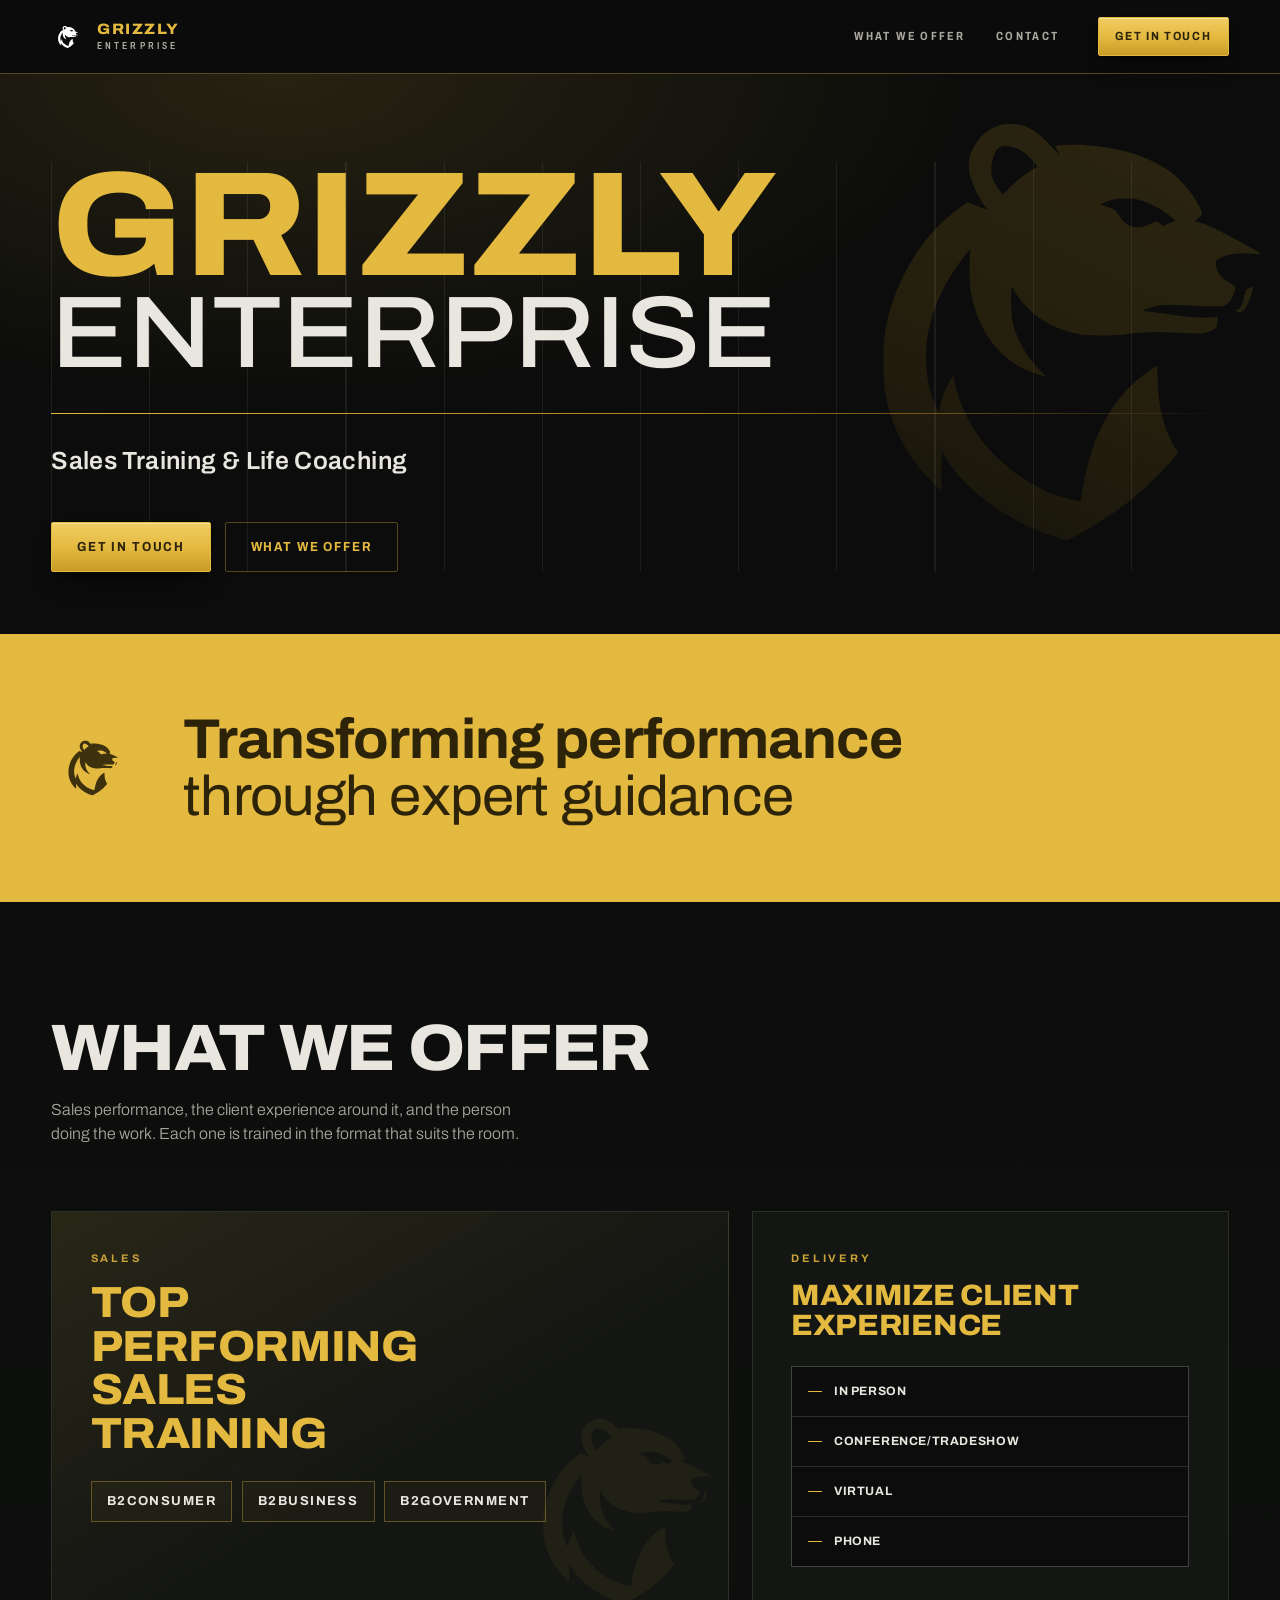
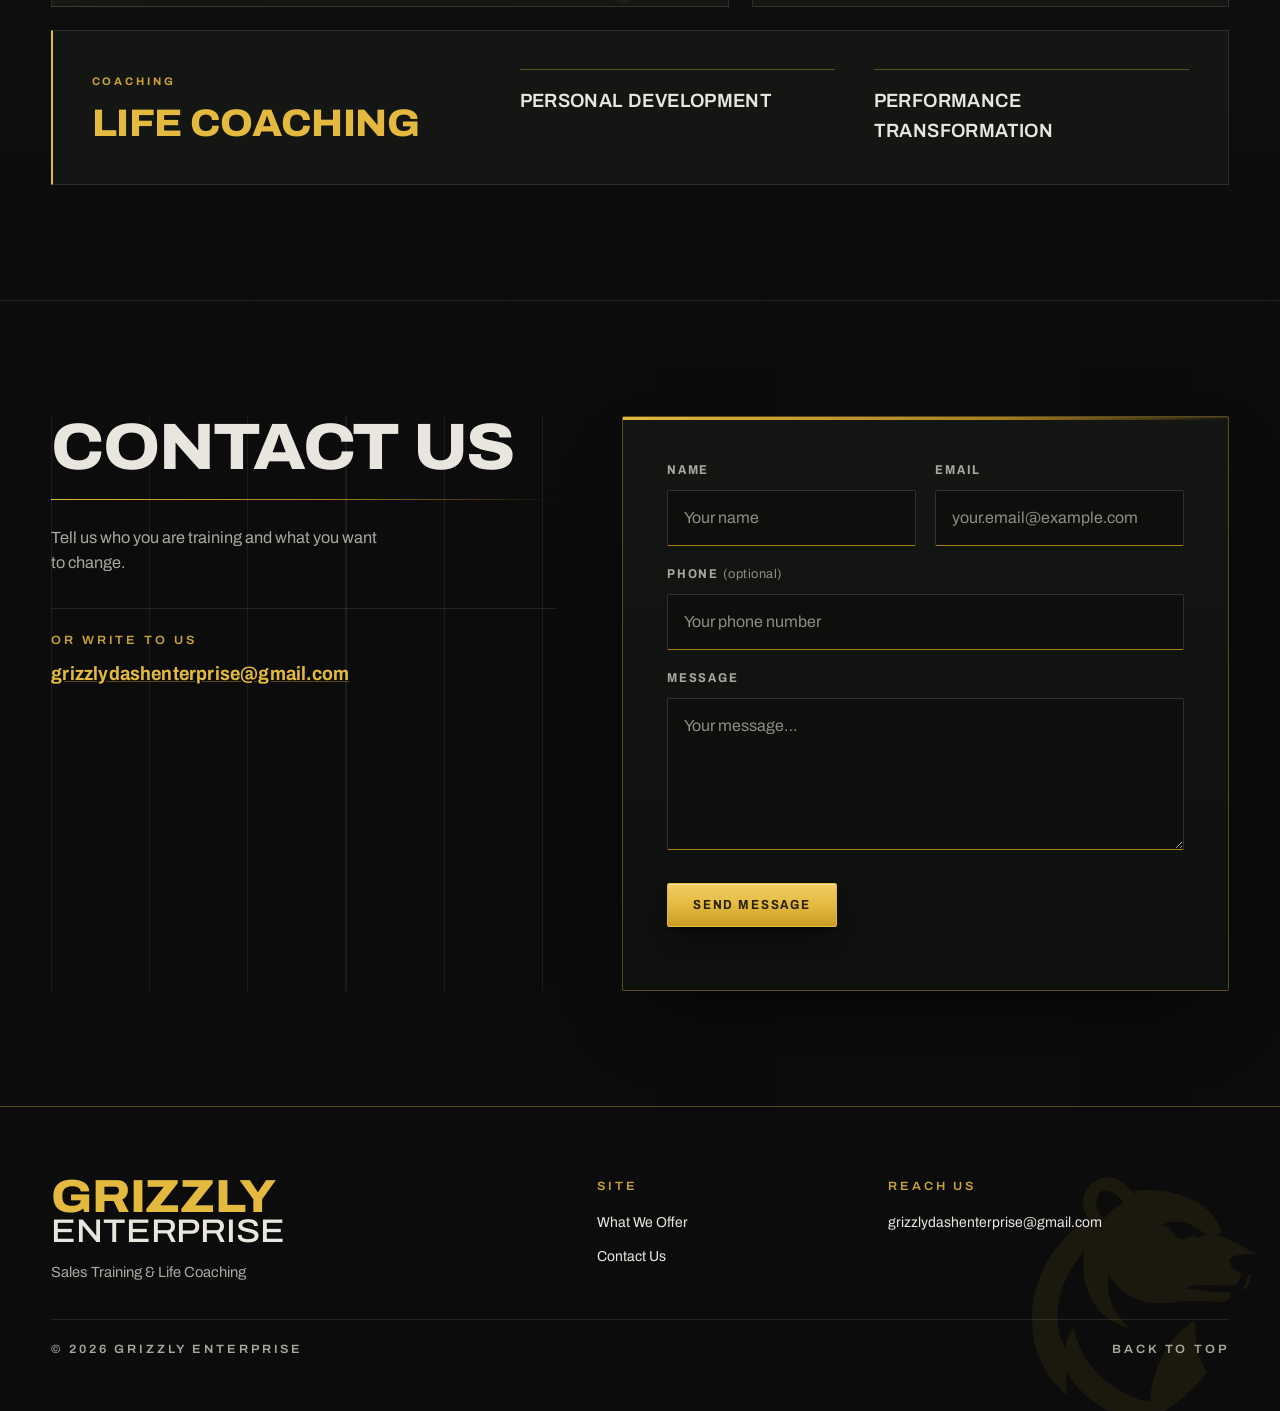
==== commit f1a41cd3: "refactor: drop the offer section eyebrow Removes "Three areas of work" above What We Offer, so the s" ====
--- a/index.html
+++ b/index.html
@@ -88,7 +88,6 @@
             <section class="offer" id="offer" aria-labelledby="offer-title">
                 <div class="wrap">
                     <div class="section-head reveal">
-                        <p class="eyebrow">Three areas of work</p>
                         <h2 class="section-title" id="offer-title">
                             What We Offer
                         </h2>
--- a/styles.css
+++ b/styles.css
@@ -505,7 +505,6 @@
 }
 
 .section-title {
-    margin-top: 0.9rem;
     font-size: clamp(2.1rem, 5.4vw, 4.1rem);
     font-weight: 800;
     font-stretch: 108%;
